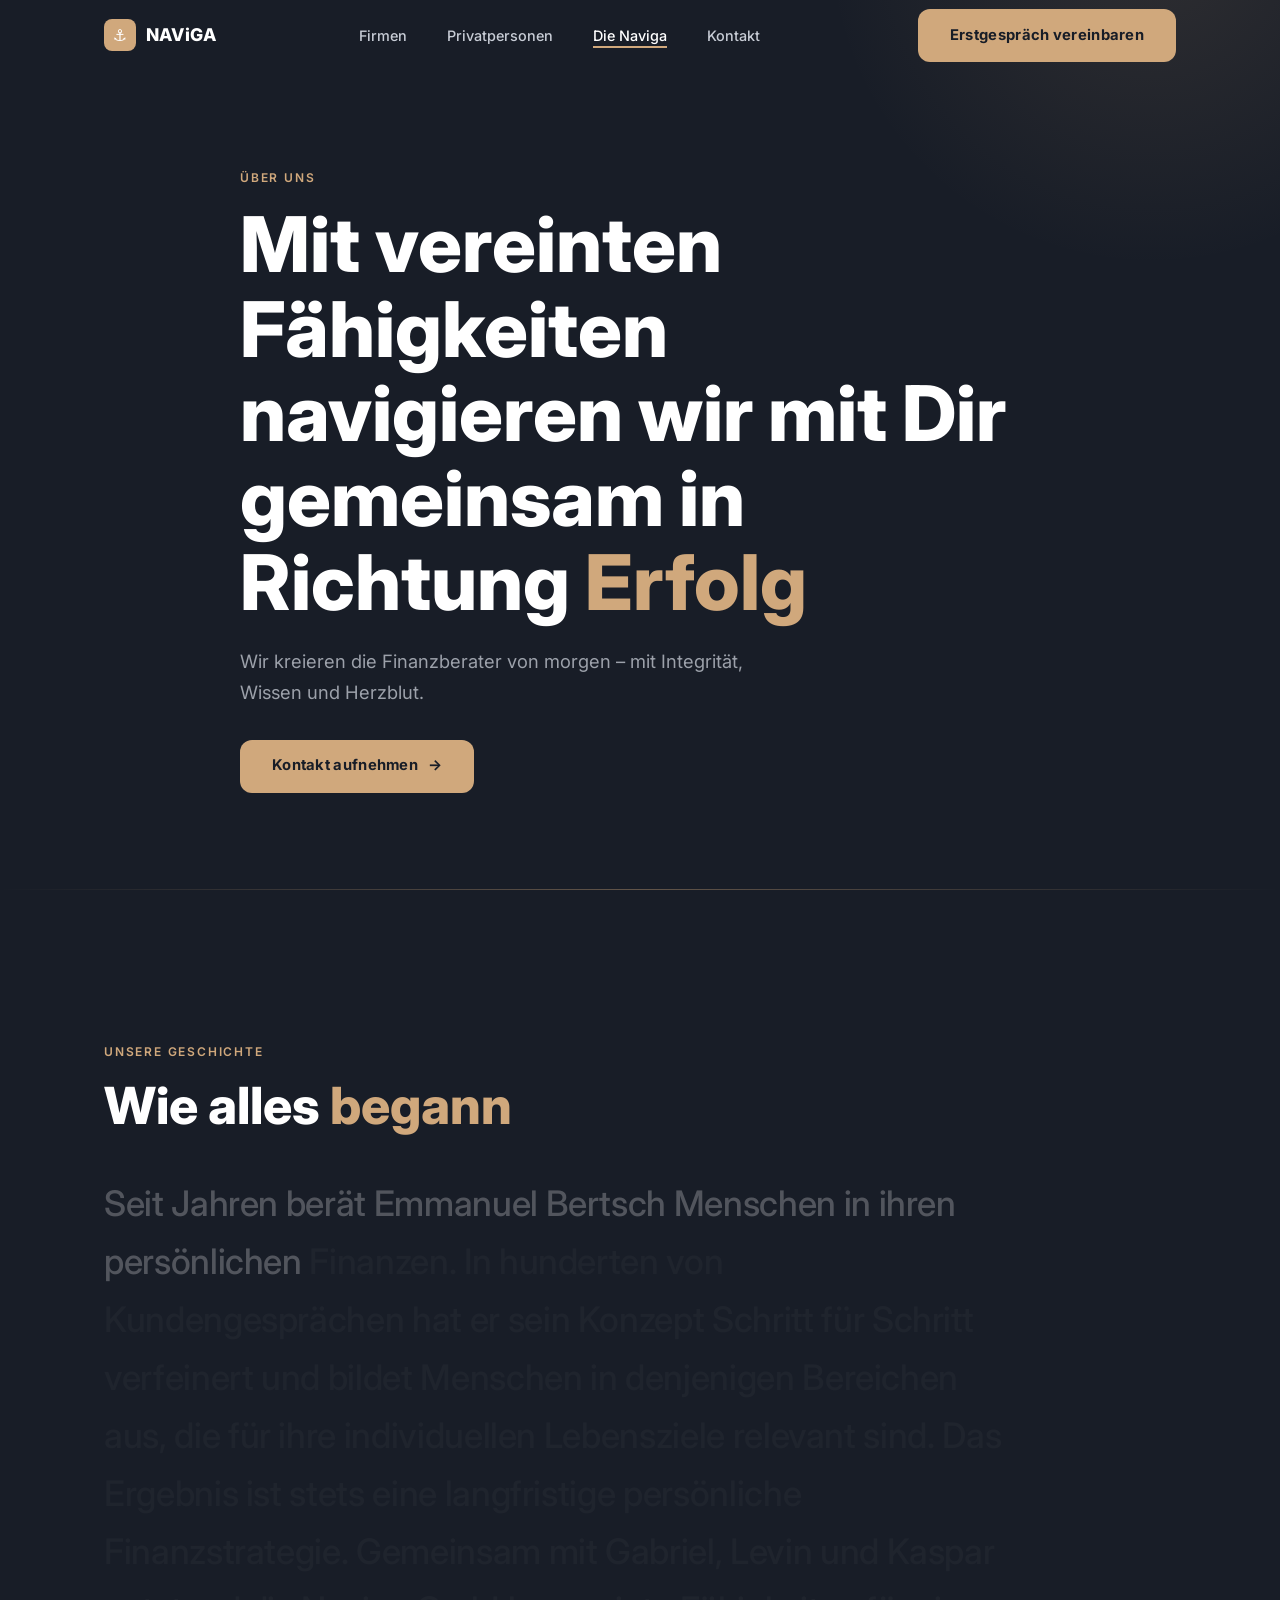
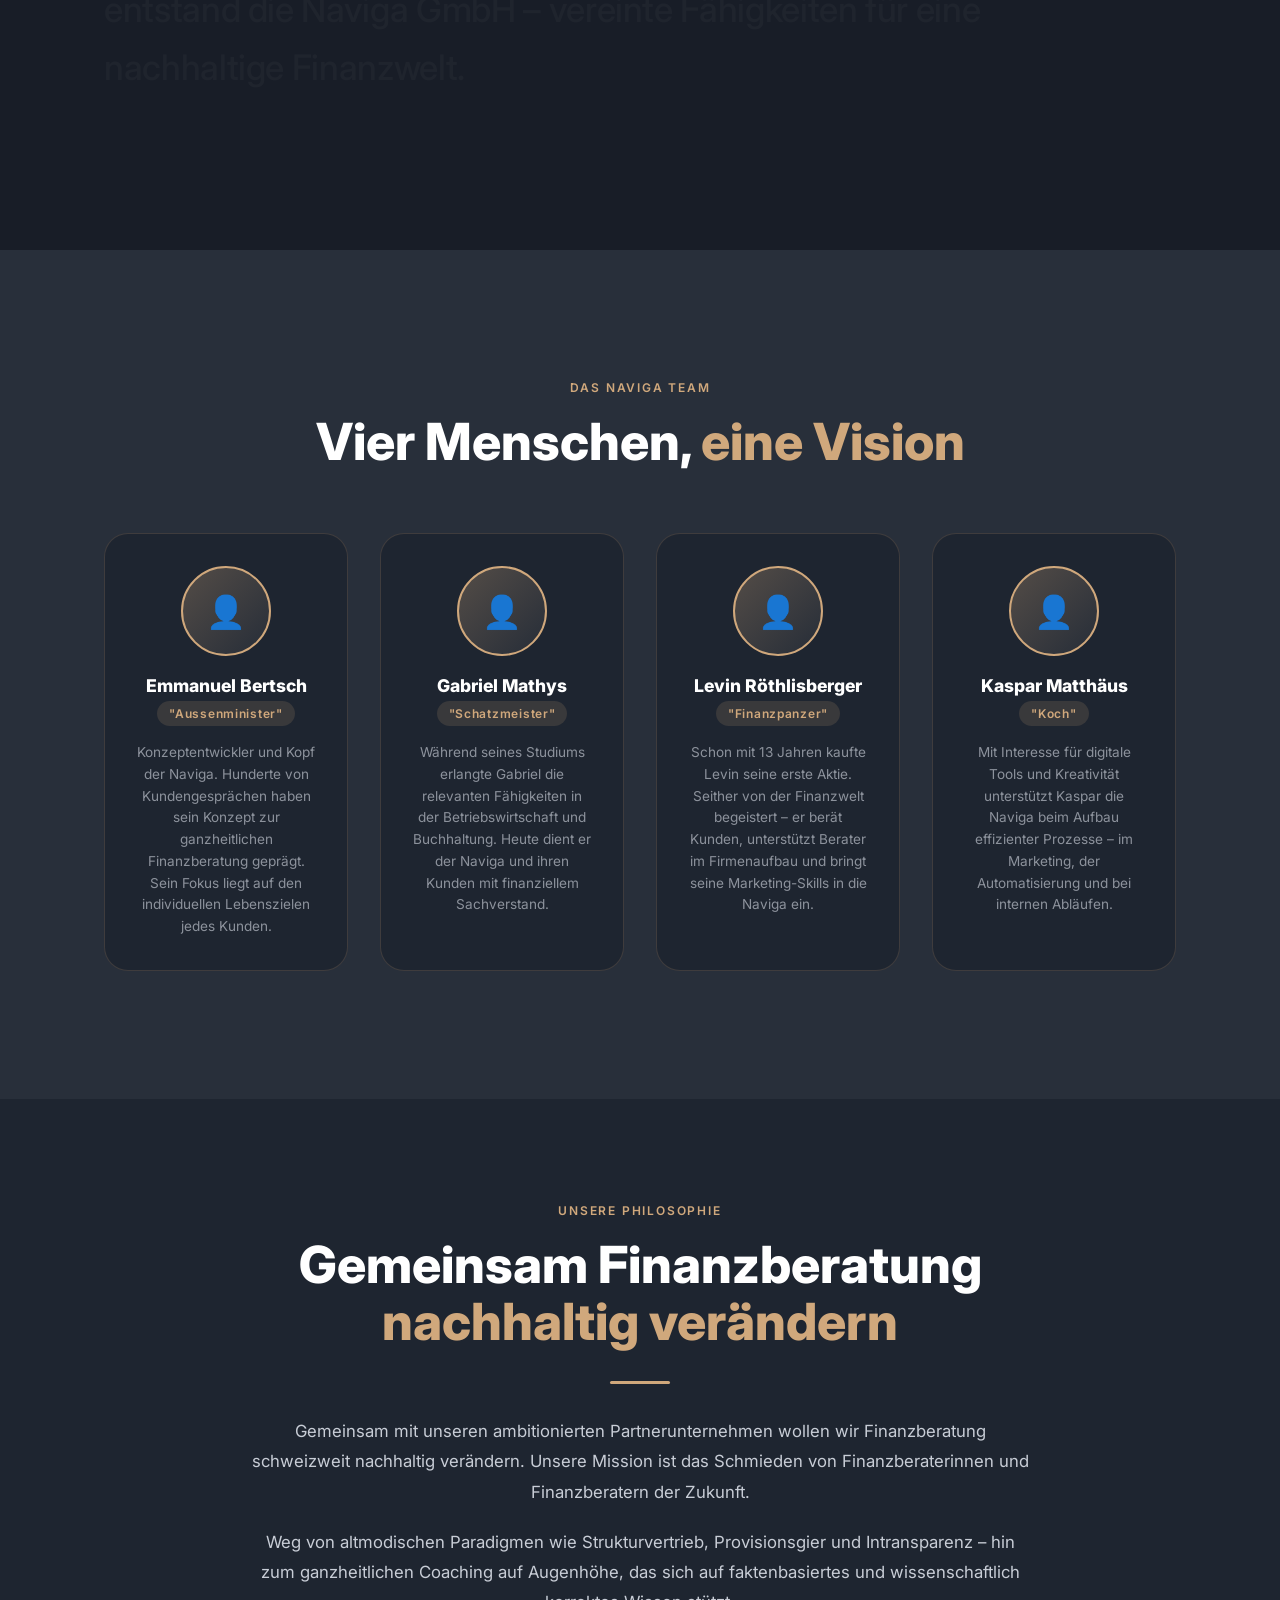
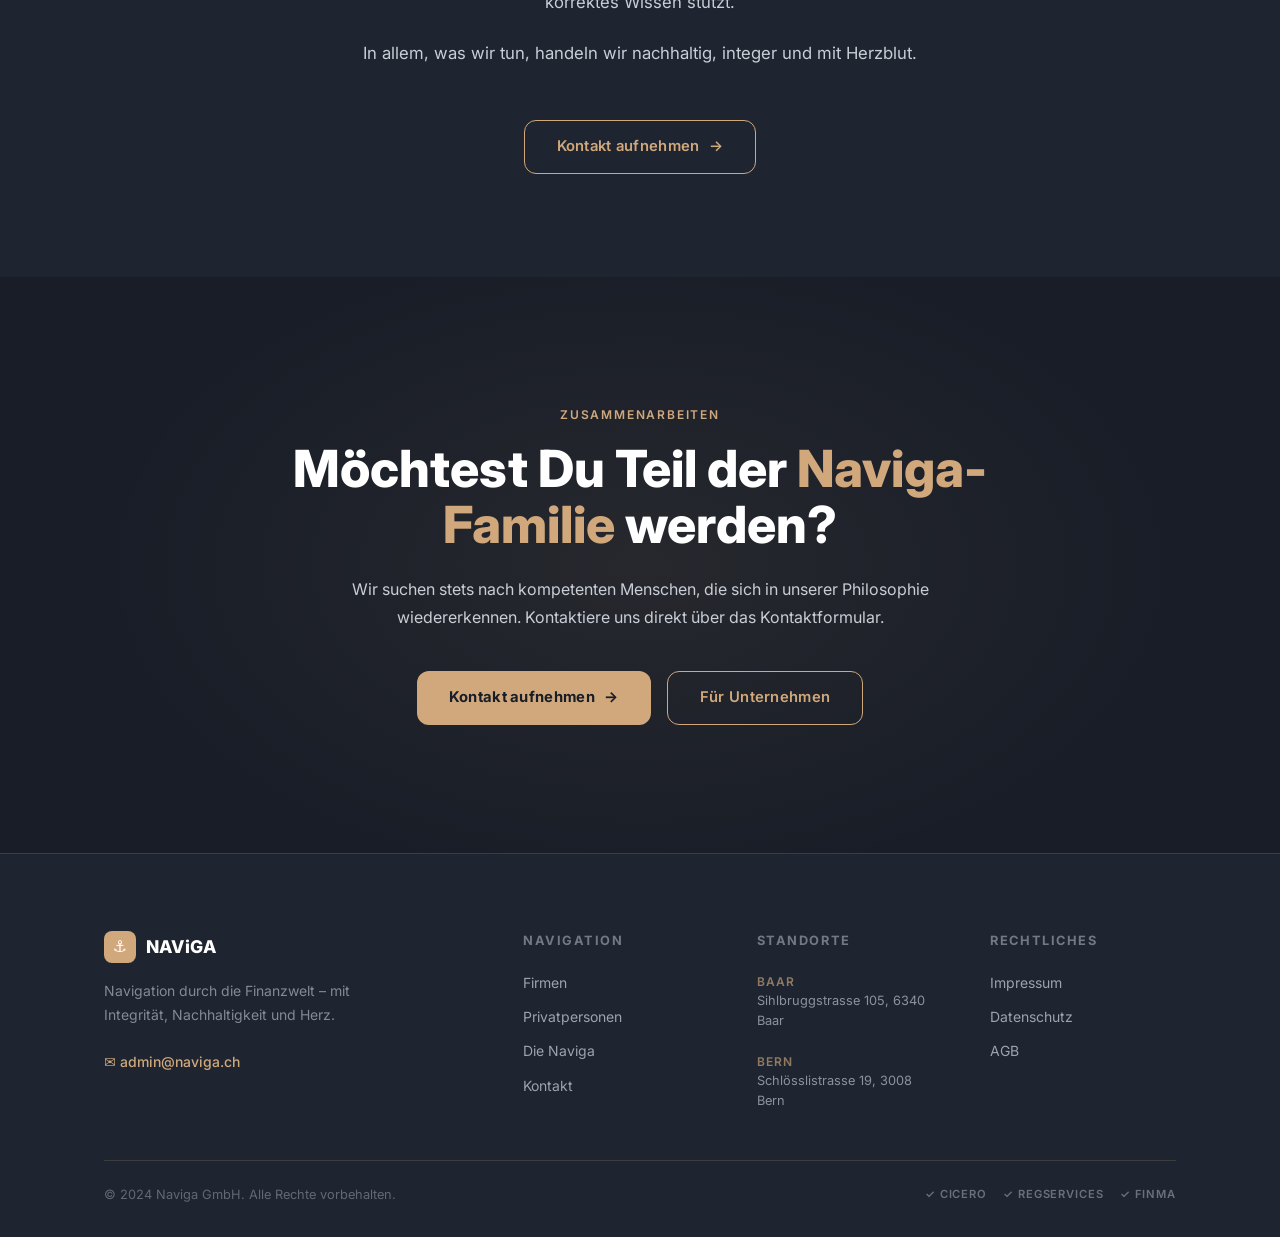
==== die-naviga.html @ 7667656d "Initial commit — Naviga × uWebDesign revamp" ====
<!DOCTYPE html>
<html lang="de">
<head>
  <meta charset="UTF-8" />
  <meta name="viewport" content="width=device-width, initial-scale=1.0" />
  <title>Die Naviga | Naviga GmbH</title>
  <meta name="description" content="Wir kreieren die Finanzberater von morgen. Beratung, Ausbildung und Firmengründungsunterstützung in der Finanzbranche." />
  <link rel="preconnect" href="https://fonts.googleapis.com" />
  <link rel="preconnect" href="https://fonts.gstatic.com" crossorigin />
  <link href="https://fonts.googleapis.com/css2?family=Inter:ital,wght@0,300;0,400;0,500;0,600;0,700;0,800;0,900;1,300&display=swap" rel="stylesheet" />
  <link rel="stylesheet" href="css/style.css" />
</head>
<body>

  <!-- NAVIGATION -->
  <nav class="nav" id="nav">
    <div class="container nav-inner">
      <a href="index.html" class="nav-logo"><div class="nav-logo-icon">⚓</div>NAViGA</a>
      <ul class="nav-links">
        <li><a href="firmen.html">Firmen</a></li>
        <li><a href="privatpersonen.html">Privatpersonen</a></li>
        <li><a href="die-naviga.html" class="active">Die Naviga</a></li>
        <li><a href="kontakt.html">Kontakt</a></li>
      </ul>
      <a href="kontakt.html" class="btn btn-primary nav-cta">Erstgespräch vereinbaren</a>
      <button class="nav-burger" id="navBurger" aria-label="Menü öffnen"><span></span><span></span><span></span></button>
    </div>
  </nav>
  <div class="nav-mobile-overlay" id="navOverlay">
    <button class="nav-mobile-close" id="navClose">✕</button>
    <a href="firmen.html">Firmen</a>
    <a href="privatpersonen.html">Privatpersonen</a>
    <a href="die-naviga.html">Die Naviga</a>
    <a href="kontakt.html">Kontakt</a>
    <a href="kontakt.html" class="btn btn-primary" style="font-size:1rem;margin-top:1rem;">Erstgespräch vereinbaren</a>
  </div>

  <main>

    <!-- HERO -->
    <section class="subpage-hero">
      <div class="container">
        <div class="subpage-hero-inner">
          <span class="eyebrow fade-up">Über uns</span>
          <h1 class="fade-up" style="transition-delay:0.1s">
            Mit vereinten Fähigkeiten navigieren wir mit Dir gemeinsam in Richtung <span class="accent-word">Erfolg</span>
          </h1>
          <p class="hero-subtitle fade-up" style="transition-delay:0.2s">
            Wir kreieren die Finanzberater von morgen – mit Integrität, Wissen und Herzblut.
          </p>
          <a href="kontakt.html" class="btn btn-primary fade-up" style="transition-delay:0.3s">
            Kontakt aufnehmen <span class="btn-arrow">→</span>
          </a>
        </div>
      </div>
    </section>

    <!-- GESCHICHTE: SCROLL TEXT -->
    <section class="scroll-text-section">
      <div class="container">
        <div class="scroll-text-inner">
          <span class="eyebrow fade-up">Unsere Geschichte</span>
          <h2 class="fade-up" style="color:var(--text-white);margin-bottom:2.5rem;transition-delay:0.1s">
            Wie alles <span class="accent-word">begann</span>
          </h2>
          <p class="reveal-text">
            Seit Jahren berät Emmanuel Bertsch Menschen in ihren persönlichen Finanzen. In hunderten von Kundengesprächen hat er sein Konzept Schritt für Schritt verfeinert und bildet Menschen in denjenigen Bereichen aus, die für ihre individuellen Lebensziele relevant sind. Das Ergebnis ist stets eine langfristige persönliche Finanzstrategie. Gemeinsam mit Gabriel, Levin und Kaspar entstand die Naviga GmbH – vereinte Fähigkeiten für eine nachhaltige Finanzwelt.
          </p>
        </div>
      </div>
    </section>

    <!-- TEAM SECTION -->
    <section class="section-pad" style="background:var(--bg-primary);" aria-labelledby="teamTitle">
      <div class="container">
        <div class="fade-up" style="text-align:center;margin-bottom:clamp(2.5rem,5vw,4rem)">
          <span class="eyebrow">Das Naviga Team</span>
          <h2 id="teamTitle" style="color:var(--text-white)">Vier Menschen, <span class="accent-word">eine Vision</span></h2>
        </div>

        <div class="team-grid stagger-children fade-up" style="transition-delay:0.15s">

          <article class="team-card">
            <div class="team-avatar" aria-hidden="true">👤</div>
            <h3>Emmanuel Bertsch</h3>
            <span class="team-nickname">"Aussenminister"</span>
            <p class="team-bio">
              Konzeptentwickler und Kopf der Naviga. Hunderte von Kundengesprächen haben sein Konzept zur ganzheitlichen Finanzberatung geprägt. Sein Fokus liegt auf den individuellen Lebenszielen jedes Kunden.
            </p>
          </article>

          <article class="team-card">
            <div class="team-avatar" aria-hidden="true">👤</div>
            <h3>Gabriel Mathys</h3>
            <span class="team-nickname">"Schatzmeister"</span>
            <p class="team-bio">
              Während seines Studiums erlangte Gabriel die relevanten Fähigkeiten in der Betriebswirtschaft und Buchhaltung. Heute dient er der Naviga und ihren Kunden mit finanziellem Sachverstand.
            </p>
          </article>

          <article class="team-card">
            <div class="team-avatar" aria-hidden="true">👤</div>
            <h3>Levin Röthlisberger</h3>
            <span class="team-nickname">"Finanzpanzer"</span>
            <p class="team-bio">
              Schon mit 13 Jahren kaufte Levin seine erste Aktie. Seither von der Finanzwelt begeistert – er berät Kunden, unterstützt Berater im Firmenaufbau und bringt seine Marketing-Skills in die Naviga ein.
            </p>
          </article>

          <article class="team-card">
            <div class="team-avatar" aria-hidden="true">👤</div>
            <h3>Kaspar Matthäus</h3>
            <span class="team-nickname">"Koch"</span>
            <p class="team-bio">
              Mit Interesse für digitale Tools und Kreativität unterstützt Kaspar die Naviga beim Aufbau effizienter Prozesse – im Marketing, der Automatisierung und bei internen Abläufen.
            </p>
          </article>

        </div>
      </div>
    </section>

    <!-- PHILOSOPHIE -->
    <section class="philosophy-section" aria-labelledby="philoTitle">
      <div class="container">
        <div class="philosophy-inner">
          <span class="eyebrow fade-up">Unsere Philosophie</span>
          <h2 class="fade-up" id="philoTitle" style="transition-delay:0.1s">
            Gemeinsam Finanzberatung<br><span class="accent-word">nachhaltig verändern</span>
          </h2>
          <div class="divider-line" style="margin:2rem auto;"></div>
          <p class="fade-up" style="transition-delay:0.2s">
            Gemeinsam mit unseren ambitionierten Partnerunternehmen wollen wir Finanzberatung schweizweit nachhaltig verändern. Unsere Mission ist das Schmieden von Finanzberaterinnen und Finanzberatern der Zukunft.
          </p>
          <p class="fade-up" style="transition-delay:0.3s">
            Weg von altmodischen Paradigmen wie Strukturvertrieb, Provisionsgier und Intransparenz – hin zum ganzheitlichen Coaching auf Augenhöhe, das sich auf faktenbasiertes und wissenschaftlich korrektes Wissen stützt.
          </p>
          <p class="fade-up" style="transition-delay:0.4s">
            In allem, was wir tun, handeln wir nachhaltig, integer und mit Herzblut.
          </p>
          <a href="kontakt.html" class="btn btn-outline fade-up" style="margin-top:2rem;transition-delay:0.5s">
            Kontakt aufnehmen <span class="btn-arrow">→</span>
          </a>
        </div>
      </div>
    </section>

    <!-- CTA -->
    <section class="cta-section">
      <div class="container">
        <span class="eyebrow fade-up">Zusammenarbeiten</span>
        <h2 class="fade-up" style="transition-delay:0.1s">
          Möchtest Du Teil der <span class="accent-word">Naviga-Familie</span> werden?
        </h2>
        <p class="fade-up" style="transition-delay:0.2s">
          Wir suchen stets nach kompetenten Menschen, die sich in unserer Philosophie wiedererkennen. Kontaktiere uns direkt über das Kontaktformular.
        </p>
        <div class="cta-buttons fade-up" style="transition-delay:0.3s">
          <a href="kontakt.html" class="btn btn-primary">Kontakt aufnehmen <span class="btn-arrow">→</span></a>
          <a href="firmen.html" class="btn btn-outline">Für Unternehmen</a>
        </div>
      </div>
    </section>

  </main>

  <!-- FOOTER -->
  <footer class="footer">
    <div class="container">
      <div class="footer-grid">
        <div class="footer-brand">
          <a href="index.html" class="nav-logo"><div class="nav-logo-icon">⚓</div>NAViGA</a>
          <p class="footer-desc">Navigation durch die Finanzwelt – mit Integrität, Nachhaltigkeit und Herz.</p>
          <div class="footer-contact"><a href="mailto:admin@naviga.ch">✉ admin@naviga.ch</a></div>
        </div>
        <div class="footer-col">
          <h4>Navigation</h4>
          <nav class="footer-links">
            <a href="firmen.html">Firmen</a>
            <a href="privatpersonen.html">Privatpersonen</a>
            <a href="die-naviga.html">Die Naviga</a>
            <a href="kontakt.html">Kontakt</a>
          </nav>
        </div>
        <div class="footer-col">
          <h4>Standorte</h4>
          <div class="footer-address">
            <span class="footer-address-item"><span class="footer-address-city">Baar</span>Sihlbruggstrasse 105, 6340 Baar</span>
            <span class="footer-address-item" style="margin-top:.75rem"><span class="footer-address-city">Bern</span>Schlösslistrasse 19, 3008 Bern</span>
          </div>
        </div>
        <div class="footer-col">
          <h4>Rechtliches</h4>
          <nav class="footer-links">
            <a href="https://www.naviga.ch/impressum" target="_blank" rel="noopener">Impressum</a>
            <a href="https://www.naviga.ch/datenschutz" target="_blank" rel="noopener">Datenschutz</a>
            <a href="https://www.naviga.ch/allgemeine-geschaftsbedingungen-agb" target="_blank" rel="noopener">AGB</a>
          </nav>
        </div>
      </div>
      <div class="footer-bottom">
        <p class="footer-copyright">© 2024 Naviga GmbH. Alle Rechte vorbehalten.</p>
        <div class="footer-badges">
          <a href="https://www.cicero.ch/de/informationspflicht-vag-45" target="_blank" rel="noopener" class="footer-badge">✓ Cicero</a>
          <a href="https://www.regservices.ch/beraterregister/beratersuche/" target="_blank" rel="noopener" class="footer-badge">✓ Regservices</a>
          <a href="https://www.finma.ch/de/bewilligung/versicherungsvermittlung/registersuche/F01410816" target="_blank" rel="noopener" class="footer-badge">✓ FINMA</a>
        </div>
      </div>
    </div>
  </footer>

  <script src="js/main.js"></script>
</body>
</html>
---- css/style.css ----
/* =============================================
   NAVIGA — REVAMPED  |  style.css
   Design: uWebDesign layout × Naviga content
   Colors: #282F3A (bg) · #D0A87C (gold)
   ============================================= */

/* 1. CUSTOM PROPERTIES */
:root {
  --bg-primary:    #282F3A;
  --bg-secondary:  #1e2530;
  --bg-dark:       #181d27;
  --bg-light:      #f4f3ef;
  --bg-white:      #ffffff;
  --accent:        #D0A87C;
  --accent-dark:   #b8915f;
  --accent-light:  rgba(208, 168, 124, 0.15);
  --text-white:    #ffffff;
  --text-light:    #c8cdd6;
  --text-muted:    rgba(255,255,255,0.25);
  --text-dark:     #0d1117;
  --text-body:     #3a3f4a;
  --border-dark:   rgba(208, 168, 124, 0.18);
  --border-light:  rgba(0,0,0,0.08);
  --radius-sm:     6px;
  --radius-md:     12px;
  --radius-lg:     24px;
  --radius-xl:     48px;
  --shadow-card:   0 4px 32px rgba(0,0,0,0.12);
  --shadow-hover:  0 8px 48px rgba(208,168,124,0.18);
  --transition:    0.35s cubic-bezier(0.4, 0, 0.2, 1);
  --nav-height:    72px;
}

/* 2. RESET & BASE */
*, *::before, *::after { box-sizing: border-box; margin: 0; padding: 0; }

html {
  scroll-behavior: smooth;
  font-size: 16px;
  -webkit-font-smoothing: antialiased;
}

body {
  font-family: 'Inter', system-ui, -apple-system, sans-serif;
  background: var(--bg-primary);
  color: var(--text-white);
  overflow-x: hidden;
  line-height: 1.6;
}

/* Custom scrollbar */
::-webkit-scrollbar { width: 6px; }
::-webkit-scrollbar-track { background: var(--bg-secondary); }
::-webkit-scrollbar-thumb { background: var(--accent); border-radius: 3px; }

img { display: block; max-width: 100%; }
a { color: inherit; text-decoration: none; }
ul { list-style: none; }
button { font-family: inherit; cursor: pointer; border: none; background: none; }

/* 3. TYPOGRAPHY */
.eyebrow {
  font-size: 0.75rem;
  font-weight: 600;
  letter-spacing: 0.15em;
  text-transform: uppercase;
  color: var(--accent);
  margin-bottom: 1rem;
  display: block;
}

h1, h2, h3 { line-height: 1.1; font-weight: 800; }

h1 { font-size: clamp(2.4rem, 6vw, 5.5rem); }
h2 { font-size: clamp(1.8rem, 4vw, 3.5rem); }
h3 { font-size: 1.3rem; }

.accent-word { color: var(--accent); }

/* 4. LAYOUT UTILITIES */
.container {
  max-width: 1200px;
  margin: 0 auto;
  padding: 0 clamp(1.5rem, 5vw, 4rem);
}

.section-pad { padding: clamp(5rem, 10vw, 9rem) 0; }
.section-pad-sm { padding: clamp(3rem, 6vw, 5rem) 0; }

.grid-2 { display: grid; grid-template-columns: 1fr 1fr; gap: 3rem; align-items: center; }
.grid-3 { display: grid; grid-template-columns: repeat(3, 1fr); gap: 2rem; }
.grid-4 { display: grid; grid-template-columns: repeat(4, 1fr); gap: 1.5rem; }

.text-center { text-align: center; }
.text-balance { text-wrap: balance; }

/* 5. BUTTONS */
.btn {
  display: inline-flex;
  align-items: center;
  gap: 0.6rem;
  padding: 0.9rem 2rem;
  border-radius: var(--radius-md);
  font-size: 0.925rem;
  font-weight: 600;
  letter-spacing: 0.02em;
  transition: var(--transition);
  position: relative;
  overflow: hidden;
}

.btn::after {
  content: '';
  position: absolute;
  inset: 0;
  background: rgba(255,255,255,0.08);
  opacity: 0;
  transition: opacity 0.25s;
}
.btn:hover::after { opacity: 1; }

.btn-primary {
  background: var(--accent);
  color: var(--bg-dark);
  font-weight: 700;
}
.btn-primary:hover {
  background: var(--accent-dark);
  transform: translateY(-2px);
  box-shadow: 0 8px 30px rgba(208,168,124,0.35);
}

.btn-outline {
  border: 1.5px solid var(--accent);
  color: var(--accent);
}
.btn-outline:hover {
  background: var(--accent);
  color: var(--bg-dark);
  transform: translateY(-2px);
}

.btn-outline-dark {
  border: 1.5px solid rgba(0,0,0,0.25);
  color: var(--text-dark);
}
.btn-outline-dark:hover {
  border-color: var(--accent);
  color: var(--accent);
}

/* Arrow icon */
.btn-arrow {
  display: inline-block;
  transition: transform 0.25s ease;
}
.btn:hover .btn-arrow { transform: translateX(4px); }

/* =============================================
   6. NAVIGATION
   ============================================= */
.nav {
  position: fixed;
  top: 0; left: 0; right: 0;
  z-index: 1000;
  height: var(--nav-height);
  display: flex;
  align-items: center;
  transition: background 0.4s ease, box-shadow 0.4s ease, border-bottom-color 0.4s;
  border-bottom: 1px solid transparent;
}

.nav.scrolled {
  background: rgba(40, 47, 58, 0.92);
  backdrop-filter: blur(16px);
  -webkit-backdrop-filter: blur(16px);
  box-shadow: 0 2px 40px rgba(0,0,0,0.2);
  border-bottom-color: var(--border-dark);
}

.nav-inner {
  display: flex;
  align-items: center;
  justify-content: space-between;
  width: 100%;
}

.nav-logo {
  display: flex;
  align-items: center;
  gap: 0.6rem;
  font-size: 1.1rem;
  font-weight: 800;
  letter-spacing: 0.04em;
  color: var(--text-white);
  transition: opacity 0.2s;
}
.nav-logo:hover { opacity: 0.85; }

.nav-logo-icon {
  width: 32px; height: 32px;
  background: var(--accent);
  border-radius: 8px;
  display: flex;
  align-items: center;
  justify-content: center;
  font-size: 1rem;
}

.nav-links {
  display: flex;
  align-items: center;
  gap: 2.5rem;
}

.nav-links a {
  font-size: 0.9rem;
  font-weight: 500;
  color: var(--text-light);
  transition: color 0.2s;
  position: relative;
  padding-bottom: 2px;
}
.nav-links a::after {
  content: '';
  position: absolute;
  bottom: -2px; left: 0; right: 0;
  height: 1.5px;
  background: var(--accent);
  transform: scaleX(0);
  transform-origin: left;
  transition: transform 0.3s ease;
}
.nav-links a:hover, .nav-links a.active {
  color: var(--text-white);
}
.nav-links a:hover::after, .nav-links a.active::after {
  transform: scaleX(1);
}

.nav-cta { margin-left: 1rem; }

/* Mobile hamburger */
.nav-burger {
  display: none;
  flex-direction: column;
  gap: 5px;
  padding: 8px;
  cursor: pointer;
}
.nav-burger span {
  display: block;
  width: 24px;
  height: 2px;
  background: var(--text-white);
  border-radius: 2px;
  transition: var(--transition);
}

/* Mobile menu overlay */
.nav-mobile-overlay {
  display: none;
  position: fixed;
  inset: 0;
  background: var(--bg-primary);
  z-index: 999;
  flex-direction: column;
  align-items: center;
  justify-content: center;
  gap: 2.5rem;
  opacity: 0;
  transition: opacity 0.3s ease;
}
.nav-mobile-overlay.open {
  display: flex;
  opacity: 1;
}
.nav-mobile-overlay a {
  font-size: 2rem;
  font-weight: 700;
  color: var(--text-light);
  transition: color 0.2s;
}
.nav-mobile-overlay a:hover { color: var(--accent); }
.nav-mobile-close {
  position: absolute;
  top: 1.5rem; right: 1.5rem;
  font-size: 1.5rem;
  color: var(--text-light);
  cursor: pointer;
  padding: 8px;
}

/* =============================================
   7. HERO SECTION
   ============================================= */
.hero {
  min-height: 100vh;
  display: grid;
  grid-template-columns: 1fr 1fr;
  position: relative;
  overflow: hidden;
}

.hero-left {
  background: var(--bg-light);
  display: flex;
  flex-direction: column;
  justify-content: center;
  padding: clamp(2rem, 6vw, 6rem);
  padding-top: calc(var(--nav-height) + clamp(2rem, 5vw, 5rem));
  position: relative;
  z-index: 2;
}

.hero-left .eyebrow { color: var(--accent-dark); }

.hero-title {
  font-size: clamp(2rem, 4.5vw, 4.2rem);
  font-weight: 900;
  color: var(--text-dark);
  line-height: 1.05;
  margin-bottom: 1.5rem;
  letter-spacing: -0.02em;
}

.hero-subtitle {
  font-size: clamp(1rem, 1.5vw, 1.15rem);
  color: var(--text-body);
  max-width: 480px;
  line-height: 1.7;
  margin-bottom: 2.5rem;
}

.hero-cta-group {
  display: flex;
  align-items: center;
  gap: 1rem;
  flex-wrap: wrap;
}

.hero-scroll-indicator {
  position: absolute;
  bottom: 2.5rem;
  left: 50%;
  transform: translateX(-50%);
  display: flex;
  flex-direction: column;
  align-items: center;
  gap: 0.5rem;
  font-size: 0.7rem;
  letter-spacing: 0.12em;
  text-transform: uppercase;
  color: var(--text-body);
  opacity: 0.6;
  animation: scrollBounce 2s ease-in-out infinite;
  z-index: 3;
}

@keyframes scrollBounce {
  0%, 100% { transform: translateX(-50%) translateY(0); }
  50% { transform: translateX(-50%) translateY(6px); }
}

/* Hero right — gradient blob */
.hero-right {
  position: relative;
  background: var(--bg-primary);
  overflow: hidden;
  display: flex;
  align-items: center;
  justify-content: center;
}

.hero-blob-wrap {
  position: absolute;
  inset: -20%;
  display: flex;
  align-items: center;
  justify-content: center;
}

.hero-blob {
  width: 90%;
  height: 90%;
  background: radial-gradient(ellipse 60% 70% at 40% 40%, rgba(208,168,124,0.55) 0%, rgba(208,168,124,0.12) 55%, transparent 80%),
              radial-gradient(ellipse 50% 55% at 70% 70%, rgba(40,47,58,0.95) 0%, transparent 70%);
  border-radius: 62% 38% 46% 54% / 60% 44% 56% 40%;
  animation: blobMorph 8s ease-in-out infinite alternate;
  will-change: border-radius, transform;
}

@keyframes blobMorph {
  0%   { border-radius: 62% 38% 46% 54% / 60% 44% 56% 40%; transform: scale(1) rotate(0deg); }
  33%  { border-radius: 44% 56% 62% 38% / 40% 56% 44% 60%; transform: scale(1.04) rotate(3deg); }
  66%  { border-radius: 56% 44% 38% 62% / 54% 38% 62% 46%; transform: scale(0.97) rotate(-2deg); }
  100% { border-radius: 38% 62% 54% 46% / 46% 62% 38% 54%; transform: scale(1.02) rotate(4deg); }
}

.hero-blob-text {
  position: relative;
  z-index: 2;
  text-align: center;
  padding: 3rem;
}
.hero-blob-text h2 {
  font-size: clamp(1.2rem, 2.5vw, 1.8rem);
  color: rgba(255,255,255,0.9);
  font-weight: 300;
  letter-spacing: 0.04em;
  line-height: 1.4;
}
.hero-blob-text strong {
  color: var(--accent);
  font-weight: 800;
  font-size: 1.2em;
  display: block;
  margin-top: 0.5rem;
}

/* =============================================
   8. SCROLL-TEXT SECTION (word reveal)
   ============================================= */
.scroll-text-section {
  background: var(--bg-dark);
  padding: clamp(5rem, 12vw, 10rem) 0;
  position: relative;
  overflow: hidden;
}

.scroll-text-section::before {
  content: '';
  position: absolute;
  top: 0; left: 0; right: 0;
  height: 1px;
  background: linear-gradient(90deg, transparent, var(--accent), transparent);
  opacity: 0.4;
}

.scroll-text-inner {
  max-width: 900px;
}

.scroll-pain-points {
  display: flex;
  flex-wrap: wrap;
  gap: 1rem;
  margin-bottom: 3rem;
}

.pain-tag {
  display: flex;
  align-items: center;
  gap: 0.5rem;
  background: rgba(255,255,255,0.05);
  border: 1px solid rgba(255,255,255,0.1);
  border-radius: 100px;
  padding: 0.5rem 1.2rem;
  font-size: 0.85rem;
  color: var(--text-light);
}
.pain-tag .x-icon {
  color: #e06060;
  font-weight: 700;
  font-size: 0.9rem;
}

.reveal-text {
  font-size: clamp(1.4rem, 3vw, 2.2rem);
  font-weight: 500;
  line-height: 1.65;
  letter-spacing: -0.01em;
  color: var(--text-muted);
}

.reveal-word {
  display: inline;
  transition: color 0.4s ease, opacity 0.4s ease;
}
.reveal-word.lit { color: var(--text-white); opacity: 1; }
.reveal-word.accent-lit { color: var(--accent); opacity: 1; }

/* =============================================
   9. SPLIT CONTENT SECTION
   ============================================= */
.split-section {
  background: var(--bg-secondary);
  padding: clamp(4rem, 8vw, 8rem) 0;
  position: relative;
}

.split-image {
  border-radius: var(--radius-lg);
  overflow: hidden;
  aspect-ratio: 4/3;
  background: var(--bg-primary);
  position: relative;
}

.split-image img {
  width: 100%;
  height: 100%;
  object-fit: cover;
  opacity: 0.85;
  transition: opacity 0.4s;
}
.split-image:hover img { opacity: 1; }

/* placeholder for split image */
.split-image-placeholder {
  width: 100%;
  height: 100%;
  background: linear-gradient(135deg, rgba(208,168,124,0.2) 0%, rgba(40,47,58,0.8) 100%);
  display: flex;
  align-items: center;
  justify-content: center;
  font-size: 4rem;
  color: rgba(208,168,124,0.4);
}

.split-content { padding: clamp(1rem, 3vw, 3rem); }

.split-content h2 {
  color: var(--text-white);
  margin-bottom: 1.5rem;
}

.split-value-list {
  display: flex;
  flex-direction: column;
  gap: 1rem;
  margin-bottom: 2rem;
}

.split-value-item {
  display: flex;
  align-items: flex-start;
  gap: 0.75rem;
  font-size: 0.95rem;
  color: var(--text-light);
  line-height: 1.5;
}
.split-value-icon {
  width: 20px;
  height: 20px;
  background: var(--accent-light);
  border: 1px solid var(--accent);
  border-radius: 50%;
  display: flex;
  align-items: center;
  justify-content: center;
  font-size: 0.65rem;
  color: var(--accent);
  flex-shrink: 0;
  margin-top: 2px;
}

.split-body {
  color: var(--text-light);
  font-size: 0.975rem;
  line-height: 1.75;
  margin-bottom: 1.5rem;
  opacity: 0.8;
}

/* =============================================
   10. FEATURE CIRCLES SECTION
   ============================================= */
.features-section {
  background: var(--bg-primary);
  padding: clamp(5rem, 10vw, 9rem) 0;
  position: relative;
  overflow: hidden;
}

.features-section::after {
  content: '';
  position: absolute;
  bottom: 0; left: 0; right: 0;
  height: 1px;
  background: linear-gradient(90deg, transparent, var(--border-dark), transparent);
}

.features-header {
  text-align: center;
  margin-bottom: clamp(3rem, 6vw, 5rem);
}

.features-header h2 {
  color: var(--text-white);
  max-width: 700px;
  margin: 0 auto;
}

.features-grid {
  display: flex;
  justify-content: center;
  flex-wrap: wrap;
  gap: 2rem;
}

.feature-circle-item {
  display: flex;
  flex-direction: column;
  align-items: center;
  gap: 1.2rem;
  width: 180px;
  text-align: center;
}

.feature-circle {
  width: 130px;
  height: 130px;
  border-radius: 50%;
  border: 2px solid var(--accent);
  display: flex;
  align-items: center;
  justify-content: center;
  flex-direction: column;
  gap: 0.4rem;
  background: rgba(208,168,124,0.06);
  transition: var(--transition);
  position: relative;
  overflow: hidden;
}

.feature-circle::before {
  content: '';
  position: absolute;
  inset: 0;
  border-radius: 50%;
  background: radial-gradient(circle at center, rgba(208,168,124,0.18) 0%, transparent 70%);
  opacity: 0;
  transition: opacity 0.3s;
}

.feature-circle:hover {
  transform: translateY(-6px) scale(1.04);
  box-shadow: 0 10px 40px rgba(208,168,124,0.25);
  border-color: var(--accent);
}
.feature-circle:hover::before { opacity: 1; }

.feature-icon {
  font-size: 1.8rem;
  line-height: 1;
}

.feature-label {
  font-size: 0.82rem;
  font-weight: 600;
  color: var(--text-light);
  line-height: 1.4;
  letter-spacing: 0.01em;
}

/* =============================================
   11. SERVICES CARDS SECTION
   ============================================= */
.services-section {
  background: var(--bg-light);
  padding: clamp(5rem, 10vw, 9rem) 0;
}

.services-header {
  margin-bottom: clamp(3rem, 5vw, 4rem);
}

.services-header h2 {
  color: var(--text-dark);
  max-width: 640px;
}
.services-header .eyebrow { color: var(--accent-dark); }

.services-grid {
  display: grid;
  grid-template-columns: repeat(auto-fit, minmax(280px, 1fr));
  gap: 1.75rem;
}

.service-card {
  background: var(--bg-white);
  border: 1.5px solid var(--border-light);
  border-radius: var(--radius-lg);
  padding: 2.25rem;
  transition: var(--transition);
  position: relative;
  overflow: hidden;
}

.service-card::before {
  content: '';
  position: absolute;
  top: 0; left: 0; right: 0;
  height: 3px;
  background: var(--accent);
  transform: scaleX(0);
  transform-origin: left;
  transition: transform 0.35s ease;
}

.service-card:hover {
  border-color: var(--accent);
  box-shadow: var(--shadow-hover);
  transform: translateY(-5px);
}
.service-card:hover::before { transform: scaleX(1); }

.service-number {
  font-size: 0.75rem;
  font-weight: 700;
  letter-spacing: 0.1em;
  color: var(--accent);
  margin-bottom: 1rem;
}

.service-card h3 {
  color: var(--text-dark);
  margin-bottom: 0.75rem;
  font-size: 1.4rem;
}

.service-card p {
  color: var(--text-body);
  font-size: 0.9rem;
  line-height: 1.65;
  margin-bottom: 1.5rem;
}

.service-list {
  display: flex;
  flex-direction: column;
  gap: 0.6rem;
}

.service-list li {
  display: flex;
  align-items: center;
  gap: 0.65rem;
  font-size: 0.875rem;
  color: var(--text-body);
}

.service-list li::before {
  content: '✓';
  width: 18px;
  height: 18px;
  background: rgba(208,168,124,0.15);
  border-radius: 50%;
  color: var(--accent);
  font-size: 0.7rem;
  font-weight: 800;
  display: flex;
  align-items: center;
  justify-content: center;
  flex-shrink: 0;
}

/* =============================================
   12. CTA BLOCK
   ============================================= */
.cta-section {
  background: var(--bg-dark);
  padding: clamp(5rem, 10vw, 8rem) 0;
  text-align: center;
  position: relative;
  overflow: hidden;
}

.cta-section::before {
  content: '';
  position: absolute;
  inset: 0;
  background: radial-gradient(ellipse 60% 80% at 50% 50%, rgba(208,168,124,0.08) 0%, transparent 70%);
  pointer-events: none;
}

.cta-section h2 {
  color: var(--text-white);
  max-width: 750px;
  margin: 0 auto 1.5rem;
}

.cta-section p {
  color: var(--text-light);
  max-width: 600px;
  margin: 0 auto 2.5rem;
  font-size: 1rem;
  line-height: 1.7;
  opacity: 0.8;
}

.cta-buttons {
  display: flex;
  justify-content: center;
  gap: 1rem;
  flex-wrap: wrap;
}

/* =============================================
   13. TESTIMONIALS CAROUSEL
   ============================================= */
.testimonials-section {
  background: var(--bg-light);
  padding: clamp(5rem, 10vw, 9rem) 0;
  overflow: hidden;
}

.testimonials-header {
  margin-bottom: 3rem;
}

.testimonials-header h2 { color: var(--text-dark); }
.testimonials-header .eyebrow { color: var(--accent-dark); }

.carousel-wrap {
  position: relative;
}

.carousel-track-outer {
  overflow: hidden;
  border-radius: var(--radius-lg);
}

.carousel-track {
  display: flex;
  transition: transform 0.5s cubic-bezier(0.4, 0, 0.2, 1);
}

.testimonial-card {
  min-width: 100%;
  background: var(--bg-white);
  border-radius: var(--radius-lg);
  padding: clamp(2rem, 5vw, 3.5rem);
  border: 1.5px solid var(--border-light);
  position: relative;
}

.testimonial-quote-icon {
  font-size: 4rem;
  color: var(--accent);
  opacity: 0.3;
  line-height: 1;
  margin-bottom: 1rem;
  font-family: Georgia, serif;
}

.testimonial-text {
  font-size: clamp(1rem, 2vw, 1.2rem);
  color: var(--text-dark);
  line-height: 1.75;
  font-style: italic;
  margin-bottom: 2rem;
  max-width: 800px;
}

.testimonial-author {
  display: flex;
  align-items: center;
  gap: 1rem;
}

.testimonial-avatar {
  width: 48px;
  height: 48px;
  border-radius: 50%;
  background: linear-gradient(135deg, var(--accent), var(--accent-dark));
  display: flex;
  align-items: center;
  justify-content: center;
  font-weight: 700;
  font-size: 1.1rem;
  color: var(--bg-dark);
  flex-shrink: 0;
}

.testimonial-name {
  font-weight: 700;
  color: var(--text-dark);
  font-size: 0.95rem;
}

.testimonial-role {
  font-size: 0.8rem;
  color: var(--text-body);
  opacity: 0.7;
}

.carousel-controls {
  display: flex;
  align-items: center;
  justify-content: space-between;
  margin-top: 1.5rem;
}

.carousel-dots {
  display: flex;
  gap: 0.5rem;
}

.carousel-dot {
  width: 8px;
  height: 8px;
  border-radius: 50%;
  background: rgba(0,0,0,0.15);
  cursor: pointer;
  transition: var(--transition);
}
.carousel-dot.active {
  background: var(--accent);
  width: 24px;
  border-radius: 4px;
}

.carousel-arrows {
  display: flex;
  gap: 0.75rem;
}

.carousel-btn {
  width: 44px;
  height: 44px;
  border-radius: 50%;
  border: 1.5px solid var(--border-light);
  background: var(--bg-white);
  color: var(--text-dark);
  display: flex;
  align-items: center;
  justify-content: center;
  cursor: pointer;
  transition: var(--transition);
  font-size: 1rem;
}

.carousel-btn:hover {
  border-color: var(--accent);
  color: var(--accent);
  background: rgba(208,168,124,0.08);
}

/* =============================================
   14. FOOTER
   ============================================= */
.footer {
  background: var(--bg-secondary);
  border-top: 1px solid var(--border-dark);
  padding: clamp(3rem, 6vw, 5rem) 0 2rem;
}

.footer-grid {
  display: grid;
  grid-template-columns: 2fr 1fr 1fr 1fr;
  gap: 3rem;
  margin-bottom: 3rem;
}

.footer-brand .nav-logo {
  margin-bottom: 1rem;
  display: inline-flex;
}

.footer-desc {
  font-size: 0.875rem;
  color: var(--text-light);
  opacity: 0.6;
  line-height: 1.7;
  max-width: 280px;
  margin-bottom: 1.5rem;
}

.footer-contact a {
  display: flex;
  align-items: center;
  gap: 0.5rem;
  font-size: 0.875rem;
  color: var(--accent);
  font-weight: 500;
  transition: opacity 0.2s;
}
.footer-contact a:hover { opacity: 0.8; }

.footer-col h4 {
  font-size: 0.8rem;
  font-weight: 700;
  letter-spacing: 0.12em;
  text-transform: uppercase;
  color: var(--text-light);
  opacity: 0.5;
  margin-bottom: 1.25rem;
}

.footer-links {
  display: flex;
  flex-direction: column;
  gap: 0.75rem;
}

.footer-links a {
  font-size: 0.875rem;
  color: var(--text-light);
  opacity: 0.75;
  transition: color 0.2s, opacity 0.2s;
}
.footer-links a:hover {
  color: var(--accent);
  opacity: 1;
}

.footer-address {
  display: flex;
  flex-direction: column;
  gap: 0.5rem;
}

.footer-address-item {
  display: flex;
  flex-direction: column;
  font-size: 0.8rem;
  color: var(--text-light);
  opacity: 0.65;
  line-height: 1.6;
}

.footer-address-city {
  font-weight: 600;
  color: var(--accent);
  opacity: 1;
  font-size: 0.75rem;
  letter-spacing: 0.08em;
  text-transform: uppercase;
}

.footer-bottom {
  border-top: 1px solid var(--border-dark);
  padding-top: 1.5rem;
  display: flex;
  align-items: center;
  justify-content: space-between;
  flex-wrap: wrap;
  gap: 1rem;
}

.footer-copyright {
  font-size: 0.8rem;
  color: var(--text-light);
  opacity: 0.4;
}

.footer-badges {
  display: flex;
  gap: 1rem;
  flex-wrap: wrap;
}

.footer-badge {
  display: inline-flex;
  align-items: center;
  gap: 0.35rem;
  font-size: 0.7rem;
  font-weight: 600;
  letter-spacing: 0.08em;
  color: var(--text-light);
  opacity: 0.45;
  text-transform: uppercase;
  transition: opacity 0.2s;
}
.footer-badge:hover { opacity: 0.8; color: var(--accent); }

/* =============================================
   15. SCROLL ANIMATIONS
   ============================================= */
.fade-up {
  opacity: 0;
  transform: translateY(32px);
  transition: opacity 0.7s ease, transform 0.7s ease;
}
.fade-up.visible {
  opacity: 1;
  transform: translateY(0);
}

.fade-in {
  opacity: 0;
  transition: opacity 0.7s ease;
}
.fade-in.visible { opacity: 1; }

/* Staggered children */
.stagger-children > * {
  opacity: 0;
  transform: translateY(24px);
  transition: opacity 0.6s ease, transform 0.6s ease;
}
.stagger-children.visible > *:nth-child(1) { transition-delay: 0s; opacity: 1; transform: translateY(0); }
.stagger-children.visible > *:nth-child(2) { transition-delay: 0.1s; opacity: 1; transform: translateY(0); }
.stagger-children.visible > *:nth-child(3) { transition-delay: 0.2s; opacity: 1; transform: translateY(0); }
.stagger-children.visible > *:nth-child(4) { transition-delay: 0.3s; opacity: 1; transform: translateY(0); }
.stagger-children.visible > *:nth-child(5) { transition-delay: 0.4s; opacity: 1; transform: translateY(0); }

/* =============================================
   16. SUBPAGE HERO
   ============================================= */
.subpage-hero {
  min-height: 55vh;
  background: var(--bg-dark);
  display: flex;
  align-items: center;
  padding-top: var(--nav-height);
  position: relative;
  overflow: hidden;
}

.subpage-hero::before {
  content: '';
  position: absolute;
  top: -50%;
  right: -20%;
  width: 60vw;
  height: 60vw;
  background: radial-gradient(circle, rgba(208,168,124,0.12) 0%, transparent 60%);
  pointer-events: none;
}

.subpage-hero-inner {
  position: relative;
  z-index: 2;
  padding: clamp(3rem, 8vw, 6rem) 0;
}

.subpage-hero h1 {
  color: var(--text-white);
  max-width: 800px;
  margin-bottom: 1.25rem;
}

.subpage-hero .hero-subtitle {
  color: var(--text-light);
  opacity: 0.75;
  max-width: 560px;
  margin-bottom: 2rem;
}

/* =============================================
   17. TEAM CARDS (die-naviga.html)
   ============================================= */
.team-grid {
  display: grid;
  grid-template-columns: repeat(auto-fit, minmax(240px, 1fr));
  gap: 2rem;
  margin-top: 3rem;
}

.team-card {
  background: var(--bg-secondary);
  border: 1px solid var(--border-dark);
  border-radius: var(--radius-lg);
  padding: 2rem;
  text-align: center;
  transition: var(--transition);
}

.team-card:hover {
  border-color: var(--accent);
  transform: translateY(-5px);
  box-shadow: 0 12px 40px rgba(208,168,124,0.12);
}

.team-avatar {
  width: 90px;
  height: 90px;
  border-radius: 50%;
  border: 2.5px solid var(--accent);
  background: linear-gradient(135deg, rgba(208,168,124,0.3), rgba(40,47,58,0.8));
  display: flex;
  align-items: center;
  justify-content: center;
  font-size: 2rem;
  margin: 0 auto 1.25rem;
}

.team-card h3 {
  color: var(--text-white);
  margin-bottom: 0.25rem;
  font-size: 1.1rem;
}

.team-nickname {
  display: inline-block;
  font-size: 0.75rem;
  color: var(--accent);
  font-weight: 600;
  letter-spacing: 0.06em;
  margin-bottom: 1rem;
  background: var(--accent-light);
  padding: 0.2rem 0.75rem;
  border-radius: 100px;
}

.team-bio {
  font-size: 0.85rem;
  color: var(--text-light);
  opacity: 0.65;
  line-height: 1.6;
}

/* =============================================
   18. CONTACT FORM
   ============================================= */
.contact-grid {
  display: grid;
  grid-template-columns: 1fr 1fr;
  gap: 4rem;
  align-items: start;
}

.contact-form {
  display: flex;
  flex-direction: column;
  gap: 1.25rem;
}

.form-row {
  display: grid;
  grid-template-columns: 1fr 1fr;
  gap: 1rem;
}

.form-group {
  display: flex;
  flex-direction: column;
  gap: 0.4rem;
}

.form-group label {
  font-size: 0.8rem;
  font-weight: 600;
  letter-spacing: 0.06em;
  text-transform: uppercase;
  color: var(--text-light);
  opacity: 0.6;
}

.form-group input,
.form-group textarea {
  background: rgba(255,255,255,0.05);
  border: 1.5px solid rgba(255,255,255,0.1);
  border-radius: var(--radius-sm);
  padding: 0.85rem 1rem;
  font-family: inherit;
  font-size: 0.95rem;
  color: var(--text-white);
  transition: border-color 0.25s;
  width: 100%;
}

.form-group input:focus,
.form-group textarea:focus {
  outline: none;
  border-color: var(--accent);
  background: rgba(208,168,124,0.05);
}

.form-group input::placeholder,
.form-group textarea::placeholder {
  color: rgba(255,255,255,0.25);
}

.form-group textarea {
  min-height: 140px;
  resize: vertical;
}

.contact-info {
  display: flex;
  flex-direction: column;
  gap: 2rem;
}

.contact-info-block h3 {
  color: var(--text-white);
  font-size: 1rem;
  margin-bottom: 0.5rem;
}

.contact-info-block p,
.contact-info-block a {
  font-size: 0.9rem;
  color: var(--text-light);
  opacity: 0.7;
  line-height: 1.6;
}
.contact-info-block a:hover { color: var(--accent); opacity: 1; }

/* Location cards */
.location-cards {
  display: flex;
  flex-direction: column;
  gap: 1rem;
}

.location-card {
  background: rgba(255,255,255,0.04);
  border: 1px solid var(--border-dark);
  border-radius: var(--radius-md);
  padding: 1.25rem;
}

.location-card-city {
  font-size: 0.7rem;
  font-weight: 700;
  letter-spacing: 0.1em;
  text-transform: uppercase;
  color: var(--accent);
  margin-bottom: 0.4rem;
}

.location-card p {
  font-size: 0.875rem;
  color: var(--text-light);
  opacity: 0.65;
  line-height: 1.5;
}

/* =============================================
   19. BG PHILOSOPHY SECTION
   ============================================= */
.philosophy-section {
  background: var(--bg-secondary);
  padding: clamp(5rem, 8vw, 8rem) 0;
  position: relative;
}

.philosophy-inner {
  max-width: 780px;
  margin: 0 auto;
  text-align: center;
}

.philosophy-inner h2 {
  color: var(--text-white);
  margin-bottom: 2rem;
}

.philosophy-inner p {
  color: var(--text-light);
  opacity: 0.75;
  font-size: 1.05rem;
  line-height: 1.8;
  margin-bottom: 1.25rem;
}

/* =============================================
   20. PRIVATPERSONEN — LIFE SITUATIONS
   ============================================= */
.life-situations {
  background: var(--bg-secondary);
  padding: clamp(4rem, 8vw, 7rem) 0;
}

.life-items {
  display: grid;
  grid-template-columns: repeat(auto-fit, minmax(220px, 1fr));
  gap: 1.5rem;
  margin-top: 2.5rem;
}

.life-item {
  background: rgba(255,255,255,0.03);
  border: 1px solid var(--border-dark);
  border-radius: var(--radius-md);
  padding: 1.5rem;
  transition: var(--transition);
}
.life-item:hover {
  border-color: var(--accent);
  background: rgba(208,168,124,0.05);
}

.life-item-icon { font-size: 1.6rem; margin-bottom: 0.75rem; }
.life-item h4 {
  color: var(--accent);
  font-size: 0.8rem;
  text-transform: uppercase;
  letter-spacing: 0.08em;
  margin-bottom: 0.5rem;
}
.life-item p {
  font-size: 0.85rem;
  color: var(--text-light);
  opacity: 0.65;
  line-height: 1.5;
}

/* =============================================
   21. SECTION DIVIDERS
   ============================================= */
.divider-line {
  width: 60px;
  height: 3px;
  background: var(--accent);
  border-radius: 2px;
  margin-bottom: 1.5rem;
}

/* =============================================
   22. RESPONSIVE
   ============================================= */
@media (max-width: 900px) {
  .hero {
    grid-template-columns: 1fr;
    min-height: auto;
  }
  .hero-right {
    min-height: 40vh;
    order: -1;
  }
  .hero-left {
    padding-top: calc(var(--nav-height) + 2rem);
  }

  .grid-2 { grid-template-columns: 1fr; }
  .grid-3 { grid-template-columns: 1fr 1fr; }
  .grid-4 { grid-template-columns: 1fr 1fr; }

  .footer-grid { grid-template-columns: 1fr 1fr; gap: 2rem; }

  .contact-grid { grid-template-columns: 1fr; }
  .form-row { grid-template-columns: 1fr; }

  .nav-links { display: none; }
  .nav-cta { display: none; }
  .nav-burger { display: flex; }
}

@media (max-width: 600px) {
  .grid-3, .grid-4 { grid-template-columns: 1fr; }
  .footer-grid { grid-template-columns: 1fr; }
  .features-grid { gap: 1.25rem; }
  .feature-circle-item { width: 140px; }
  .feature-circle { width: 110px; height: 110px; }
  .cta-buttons { flex-direction: column; align-items: center; }
  .carousel-controls { flex-direction: column; gap: 1rem; }
  .subpage-hero h1 { font-size: clamp(1.8rem, 7vw, 3rem); }
}
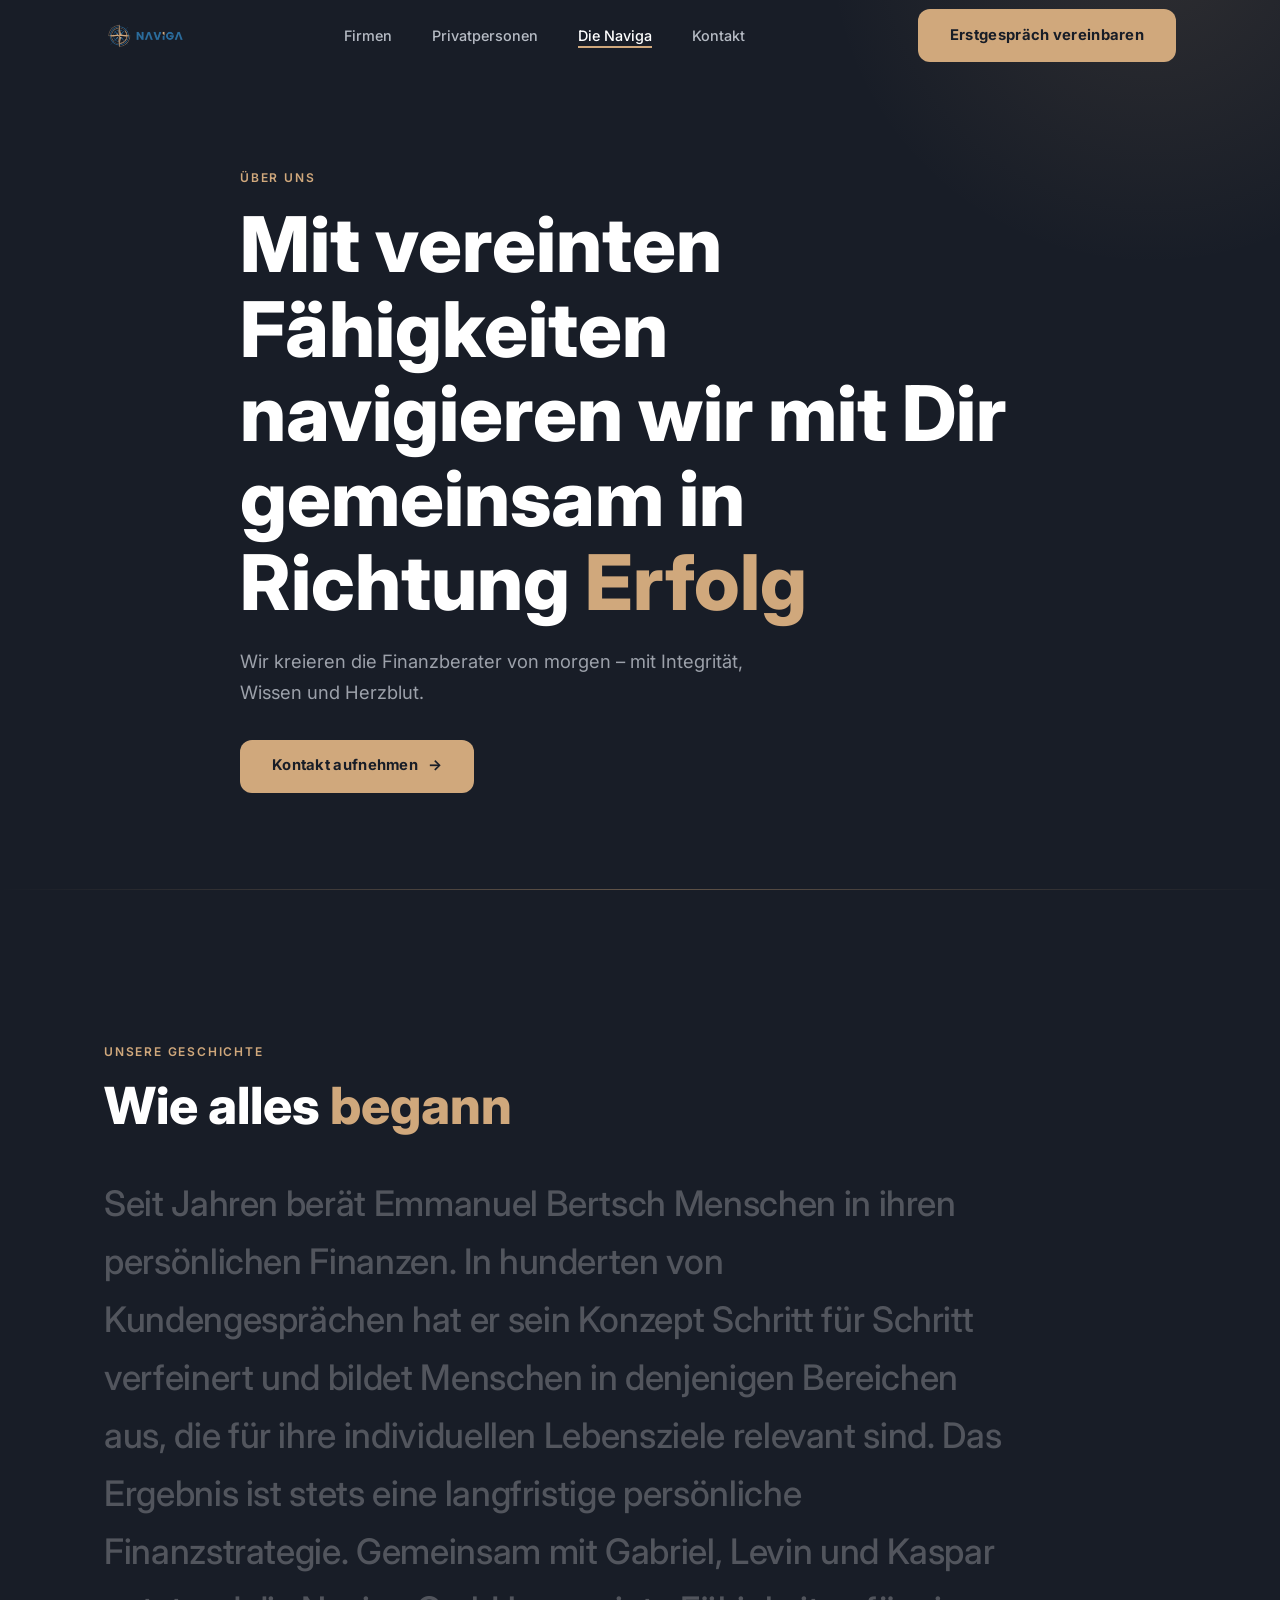
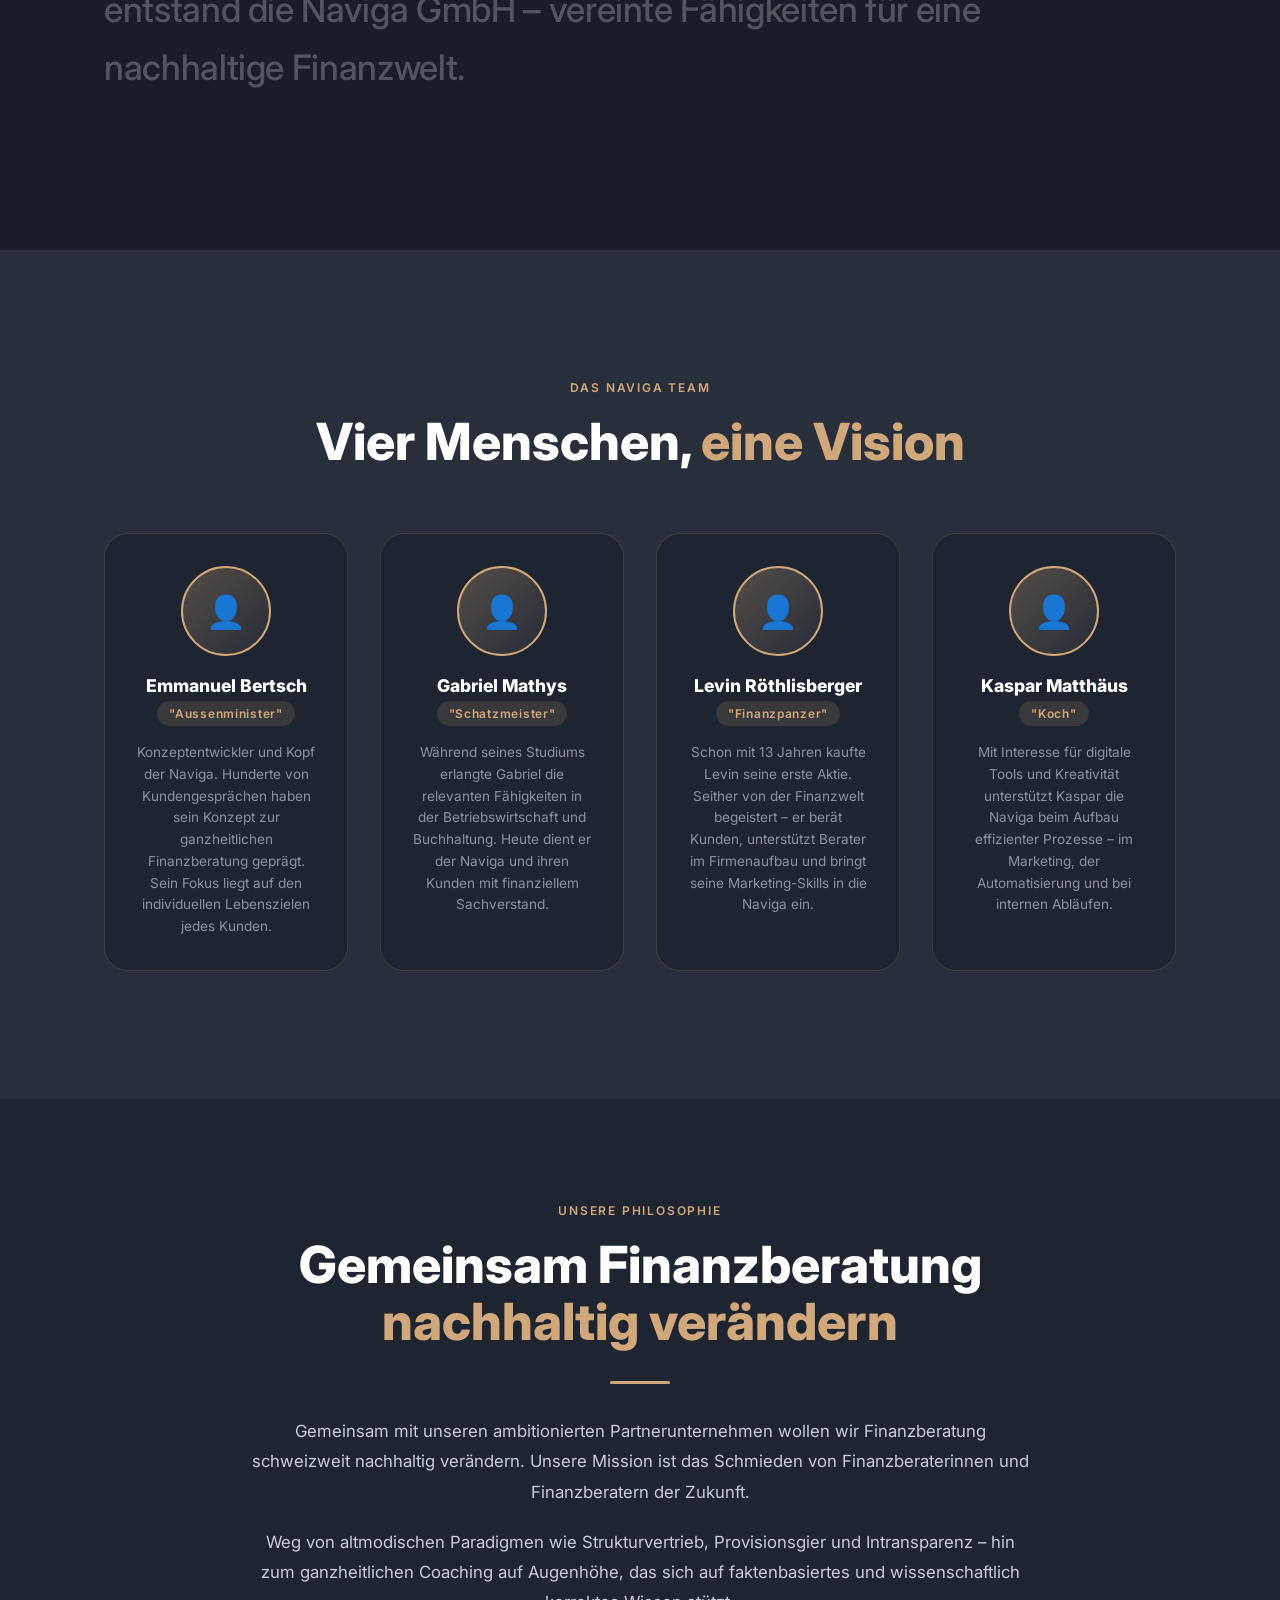
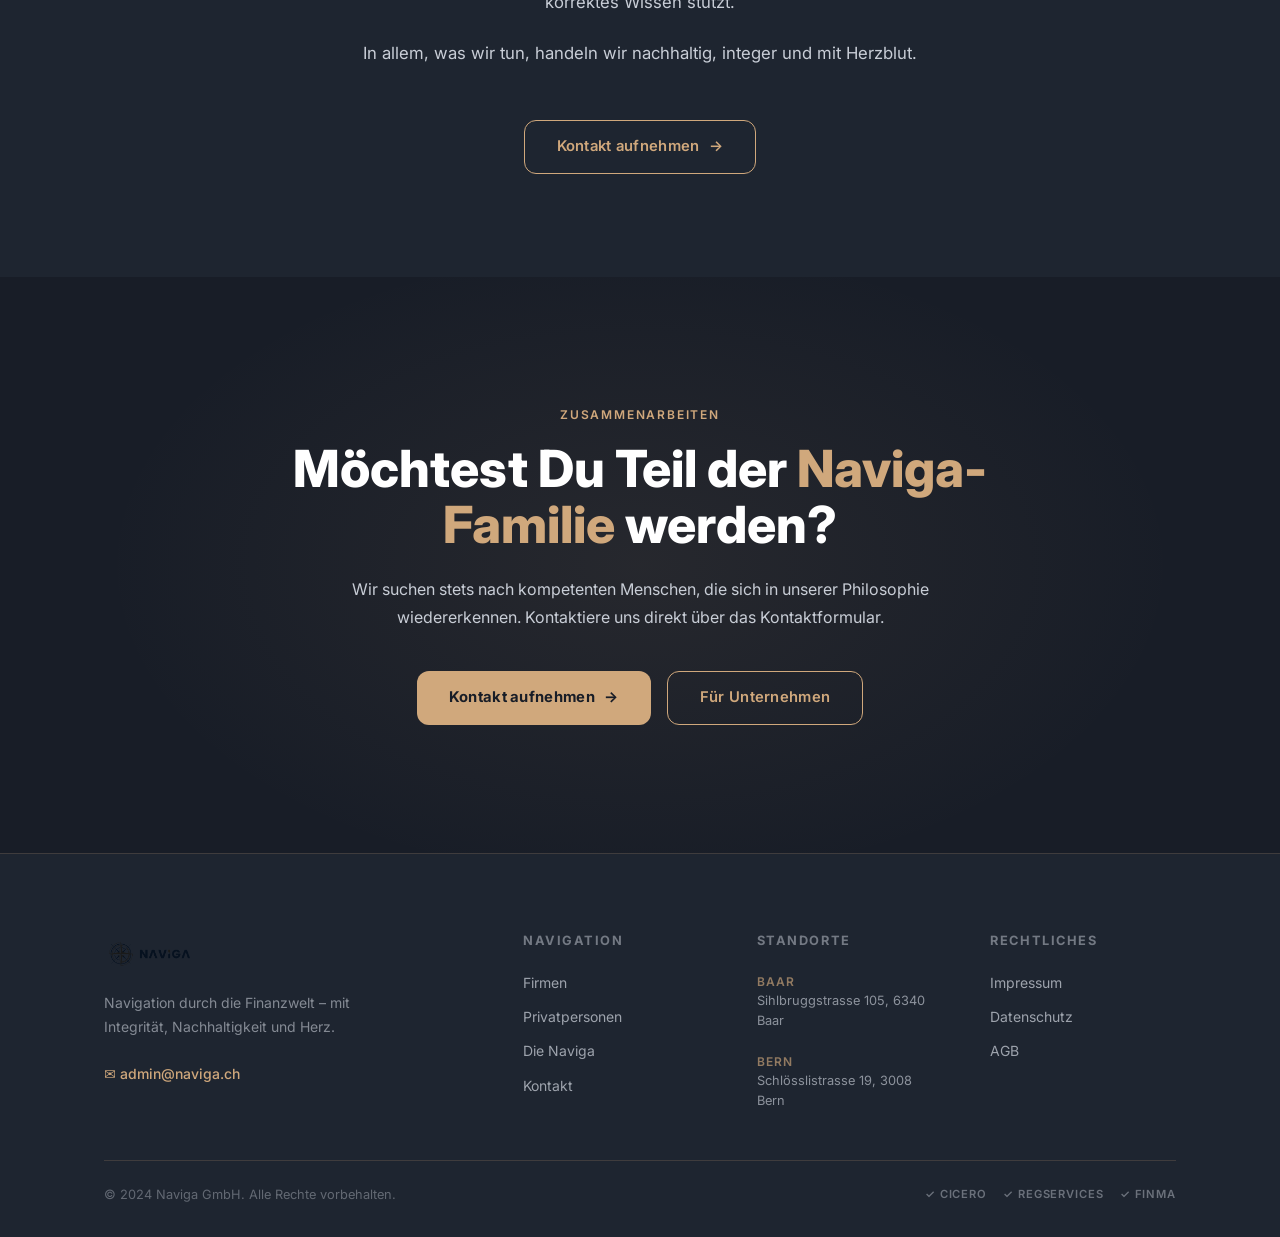
==== commit 898f71e8: "feat: real logo, fix scroll animation timing, UI/UX Pro Max improvements - Replace emoji anchor logo" ====
--- a/die-naviga.html
+++ b/die-naviga.html
@@ -15,7 +15,7 @@
   <!-- NAVIGATION -->
   <nav class="nav" id="nav">
     <div class="container nav-inner">
-      <a href="index.html" class="nav-logo"><div class="nav-logo-icon">⚓</div>NAViGA</a>
+      <a href="index.html" class="nav-logo"><img src="naviga-logo-dark.png" alt="Naviga GmbH" class="nav-logo-img" /></a>
       <ul class="nav-links">
         <li><a href="firmen.html">Firmen</a></li>
         <li><a href="privatpersonen.html">Privatpersonen</a></li>
@@ -169,7 +169,7 @@
     <div class="container">
       <div class="footer-grid">
         <div class="footer-brand">
-          <a href="index.html" class="nav-logo"><div class="nav-logo-icon">⚓</div>NAViGA</a>
+          <a href="index.html" class="nav-logo"><img src="naviga-logo-dark.png" alt="Naviga GmbH" class="nav-logo-img" /></a>
           <p class="footer-desc">Navigation durch die Finanzwelt – mit Integrität, Nachhaltigkeit und Herz.</p>
           <div class="footer-contact"><a href="mailto:admin@naviga.ch">✉ admin@naviga.ch</a></div>
         </div>
--- a/css/style.css
+++ b/css/style.css
@@ -104,9 +104,10 @@
   font-size: 0.925rem;
   font-weight: 600;
   letter-spacing: 0.02em;
-  transition: var(--transition);
+  transition: background 0.2s ease, transform 0.2s ease, box-shadow 0.2s ease, border-color 0.2s ease;
   position: relative;
   overflow: hidden;
+  cursor: pointer; /* UI/UX Pro Max: all buttons must have cursor:pointer */
 }
 
 .btn::after {
@@ -194,17 +195,40 @@
   letter-spacing: 0.04em;
   color: var(--text-white);
   transition: opacity 0.2s;
-}
-.nav-logo:hover { opacity: 0.85; }
-
+  cursor: pointer;
+}
+.nav-logo:hover { opacity: 0.8; }
+
+/* Logo image — replaces emoji icon.
+   mix-blend-mode:multiply makes the white background
+   transparent on the dark nav. On light sections it
+   still looks perfect as-is. */
+.nav-logo-img {
+  height: 40px;
+  width: auto;
+  display: block;
+  object-fit: contain;
+  mix-blend-mode: multiply;
+  border-radius: 4px;
+}
+
+/* Footer logo — slightly larger, white bg blends on dark bg */
+.footer .nav-logo-img {
+  height: 44px;
+  mix-blend-mode: multiply;
+  filter: brightness(1.05);
+}
+
+/* Fallback icon (hidden when img present) */
 .nav-logo-icon {
-  width: 32px; height: 32px;
+  width: 34px; height: 34px;
   background: var(--accent);
   border-radius: 8px;
   display: flex;
   align-items: center;
   justify-content: center;
   font-size: 1rem;
+  flex-shrink: 0;
 }
 
 .nav-links {
@@ -216,10 +240,11 @@
 .nav-links a {
   font-size: 0.9rem;
   font-weight: 500;
-  color: var(--text-light);
+  color: rgba(200, 205, 214, 0.9); /* WCAG: lifted from 0.25 opacity */
   transition: color 0.2s;
   position: relative;
   padding-bottom: 2px;
+  cursor: pointer;
 }
 .nav-links a::after {
   content: '';
@@ -229,7 +254,7 @@
   background: var(--accent);
   transform: scaleX(0);
   transform-origin: left;
-  transition: transform 0.3s ease;
+  transition: transform 0.25s ease;
 }
 .nav-links a:hover, .nav-links a.active {
   color: var(--text-white);
@@ -475,9 +500,13 @@
 
 .reveal-word {
   display: inline;
-  transition: color 0.4s ease, opacity 0.4s ease;
-}
-.reveal-word.lit { color: var(--text-white); opacity: 1; }
+  /* UI/UX Pro Max §7: 150–300ms for micro-interactions */
+  transition: color 0.25s ease, opacity 0.25s ease;
+  opacity: 0.12;
+}
+/* Fully lit: white at opacity:1 = contrast ratio ~9.5:1 (WCAG AAA) */
+.reveal-word.lit { color: #ffffff; opacity: 1; }
+/* Accent: #D0A87C at opacity:1 on #181d27 = ~6.8:1 (WCAG AA) */
 .reveal-word.accent-lit { color: var(--accent); opacity: 1; }
 
 /* =============================================
@@ -506,16 +535,24 @@
 }
 .split-image:hover img { opacity: 1; }
 
-/* placeholder for split image */
+/* placeholder for split image — no emoji per UI/UX Pro Max §4 */
 .split-image-placeholder {
   width: 100%;
   height: 100%;
-  background: linear-gradient(135deg, rgba(208,168,124,0.2) 0%, rgba(40,47,58,0.8) 100%);
+  background: linear-gradient(135deg, rgba(208,168,124,0.18) 0%, rgba(40,47,58,0.9) 100%);
   display: flex;
   align-items: center;
   justify-content: center;
-  font-size: 4rem;
-  color: rgba(208,168,124,0.4);
+  position: relative;
+  overflow: hidden;
+}
+.split-image-placeholder::after {
+  content: '';
+  position: absolute;
+  inset: 0;
+  background:
+    radial-gradient(ellipse 55% 55% at 35% 40%, rgba(208,168,124,0.28) 0%, transparent 70%),
+    radial-gradient(ellipse 40% 40% at 70% 65%, rgba(208,168,124,0.12) 0%, transparent 60%);
 }
 
 .split-content { padding: clamp(1rem, 3vw, 3rem); }
@@ -638,6 +675,7 @@
   transform: translateY(-6px) scale(1.04);
   box-shadow: 0 10px 40px rgba(208,168,124,0.25);
   border-color: var(--accent);
+  cursor: pointer;
 }
 .feature-circle:hover::before { opacity: 1; }
 
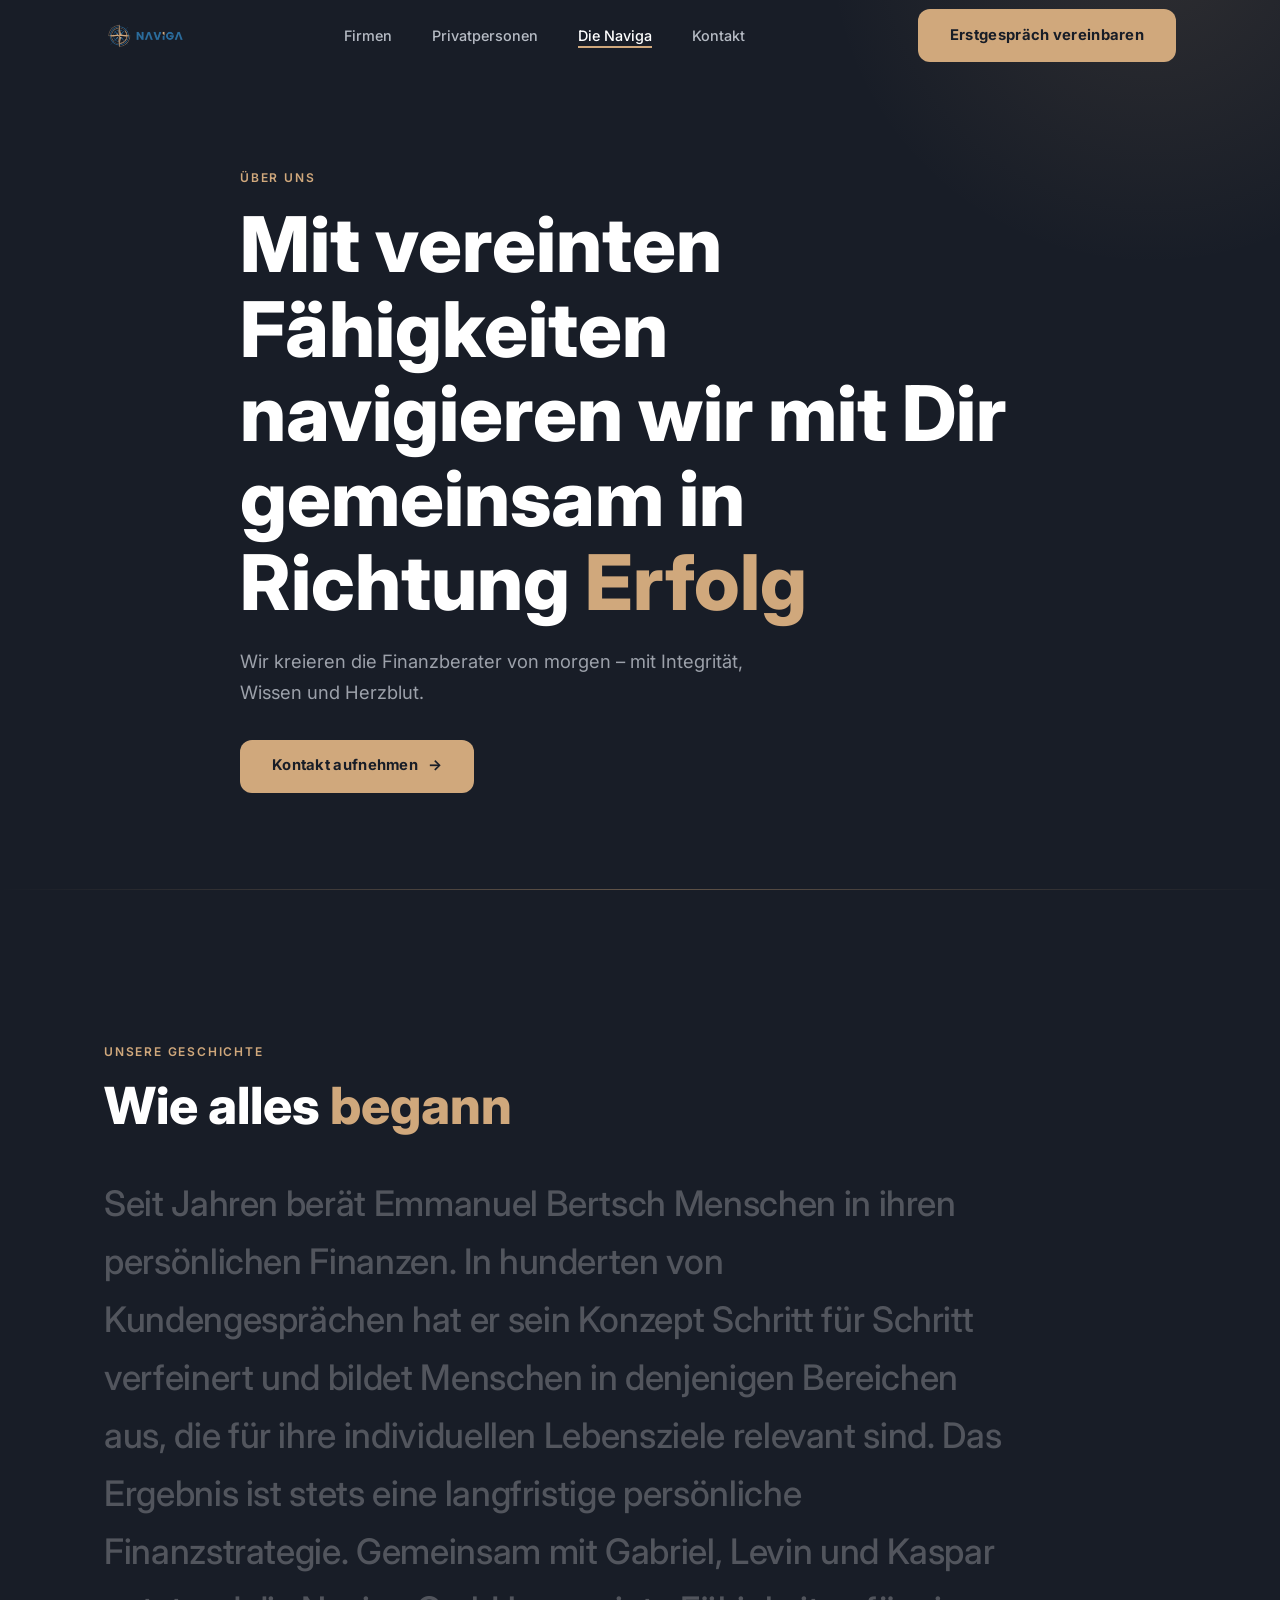
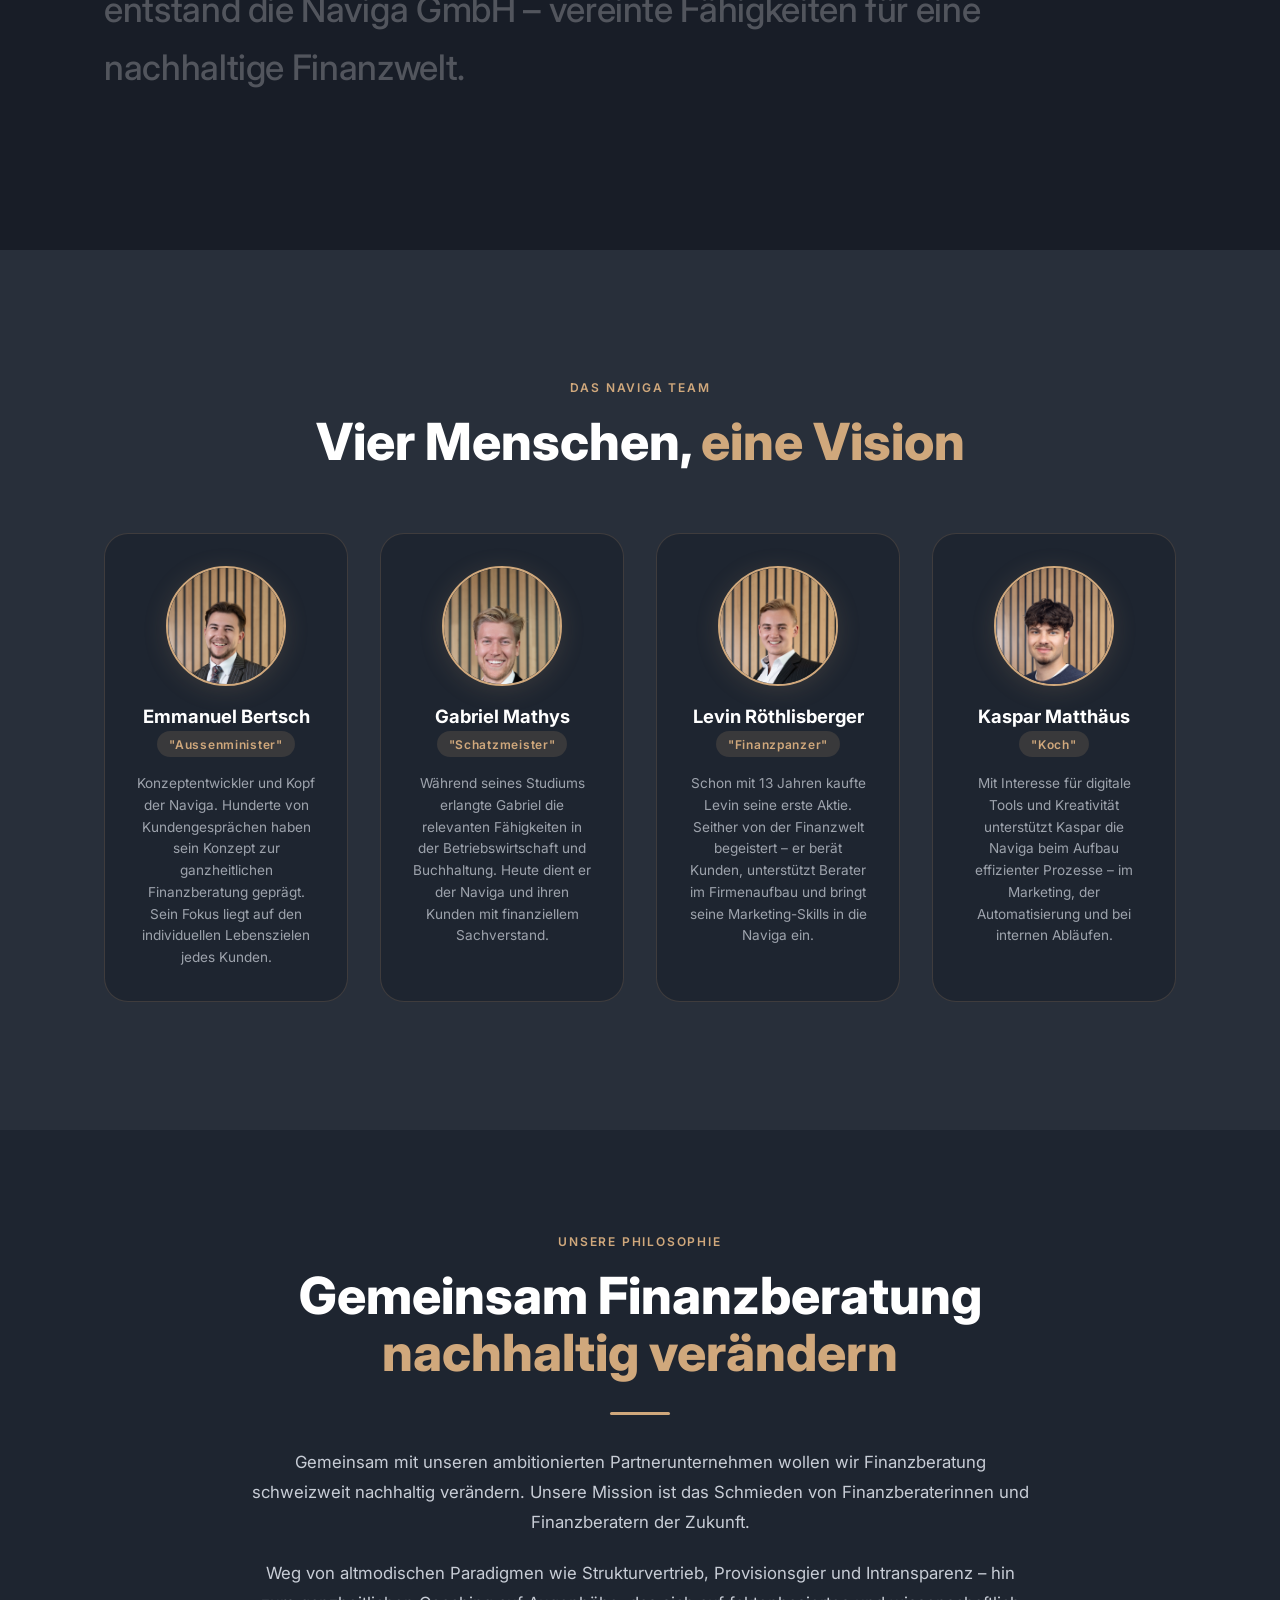
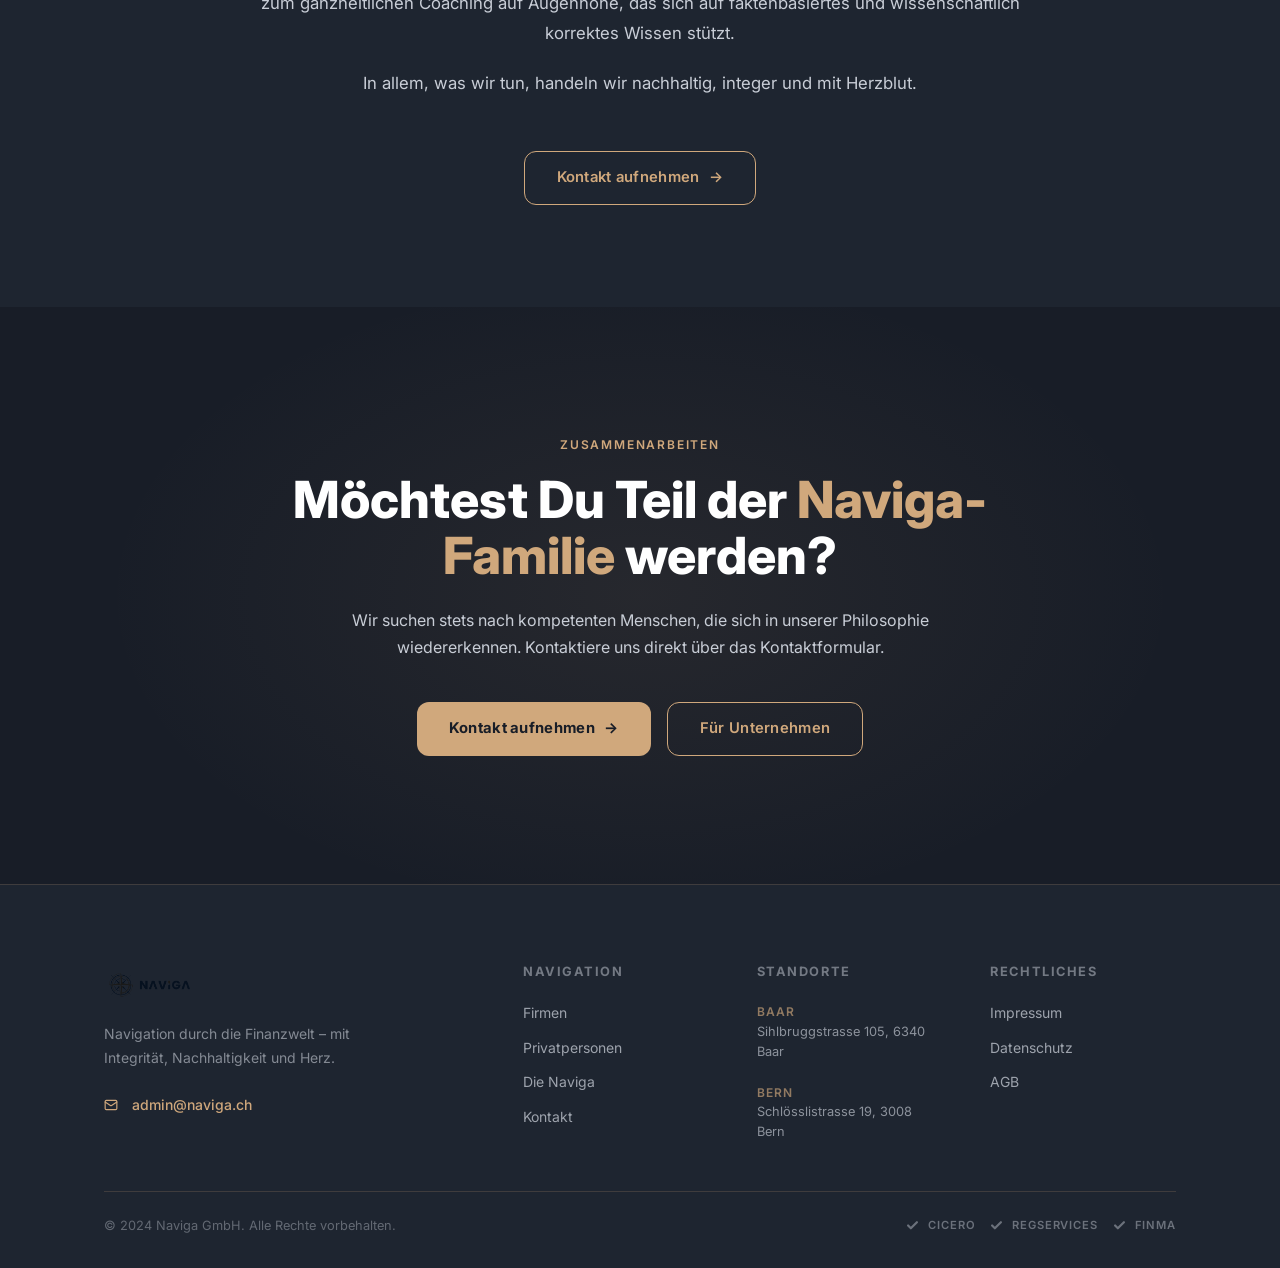
==== commit 325ca0e6: "feat: real team photos, real images, SVG icons, better contrast - Add real team portraits (Emmanuel," ====
--- a/die-naviga.html
+++ b/die-naviga.html
@@ -27,7 +27,9 @@
     </div>
   </nav>
   <div class="nav-mobile-overlay" id="navOverlay">
-    <button class="nav-mobile-close" id="navClose">✕</button>
+    <button class="nav-mobile-close" id="navClose">
+  <svg width="18" height="18" viewBox="0 0 24 24" fill="none" stroke="currentColor" stroke-width="2.5" stroke-linecap="round" aria-hidden="true"><line x1="18" y1="6" x2="6" y2="18"/><line x1="6" y1="6" x2="18" y2="18"/></svg>
+</button>
     <a href="firmen.html">Firmen</a>
     <a href="privatpersonen.html">Privatpersonen</a>
     <a href="die-naviga.html">Die Naviga</a>
@@ -81,7 +83,9 @@
         <div class="team-grid stagger-children fade-up" style="transition-delay:0.15s">
 
           <article class="team-card">
-            <div class="team-avatar" aria-hidden="true">👤</div>
+            <div class="team-photo-wrap">
+              <img src="team-emmanuel.jpg" alt="Emmanuel Bertsch – Gründer und Konzeptentwickler, Naviga GmbH" class="team-photo" loading="lazy" />
+            </div>
             <h3>Emmanuel Bertsch</h3>
             <span class="team-nickname">"Aussenminister"</span>
             <p class="team-bio">
@@ -90,7 +94,9 @@
           </article>
 
           <article class="team-card">
-            <div class="team-avatar" aria-hidden="true">👤</div>
+            <div class="team-photo-wrap">
+              <img src="team-gabriel.jpg" alt="Gabriel Mathys – Betriebswirtschaft und Buchhaltung, Naviga GmbH" class="team-photo" loading="lazy" />
+            </div>
             <h3>Gabriel Mathys</h3>
             <span class="team-nickname">"Schatzmeister"</span>
             <p class="team-bio">
@@ -99,7 +105,9 @@
           </article>
 
           <article class="team-card">
-            <div class="team-avatar" aria-hidden="true">👤</div>
+            <div class="team-photo-wrap">
+              <img src="team-levin.jpg" alt="Levin Röthlisberger – Finanzberater und Marketing, Naviga GmbH" class="team-photo" loading="lazy" />
+            </div>
             <h3>Levin Röthlisberger</h3>
             <span class="team-nickname">"Finanzpanzer"</span>
             <p class="team-bio">
@@ -108,7 +116,9 @@
           </article>
 
           <article class="team-card">
-            <div class="team-avatar" aria-hidden="true">👤</div>
+            <div class="team-photo-wrap">
+              <img src="team-kaspar.jpg" alt="Kaspar Matthäus – Digitale Prozesse und Automatisierung, Naviga GmbH" class="team-photo" loading="lazy" />
+            </div>
             <h3>Kaspar Matthäus</h3>
             <span class="team-nickname">"Koch"</span>
             <p class="team-bio">
@@ -171,7 +181,7 @@
         <div class="footer-brand">
           <a href="index.html" class="nav-logo"><img src="naviga-logo-dark.png" alt="Naviga GmbH" class="nav-logo-img" /></a>
           <p class="footer-desc">Navigation durch die Finanzwelt – mit Integrität, Nachhaltigkeit und Herz.</p>
-          <div class="footer-contact"><a href="mailto:admin@naviga.ch">✉ admin@naviga.ch</a></div>
+          <div class="footer-contact"><a href="mailto:admin@naviga.ch"><svg width="14" height="14" viewBox="0 0 24 24" fill="none" stroke="currentColor" stroke-width="2" stroke-linecap="round" stroke-linejoin="round" aria-hidden="true" style="display:inline-block;vertical-align:middle;margin-right:6px"><rect x="2" y="4" width="20" height="16" rx="2"/><path d="m22 7-8.97 5.7a1.94 1.94 0 0 1-2.06 0L2 7"/></svg>admin@naviga.ch</a></div>
         </div>
         <div class="footer-col">
           <h4>Navigation</h4>
@@ -201,9 +211,9 @@
       <div class="footer-bottom">
         <p class="footer-copyright">© 2024 Naviga GmbH. Alle Rechte vorbehalten.</p>
         <div class="footer-badges">
-          <a href="https://www.cicero.ch/de/informationspflicht-vag-45" target="_blank" rel="noopener" class="footer-badge">✓ Cicero</a>
-          <a href="https://www.regservices.ch/beraterregister/beratersuche/" target="_blank" rel="noopener" class="footer-badge">✓ Regservices</a>
-          <a href="https://www.finma.ch/de/bewilligung/versicherungsvermittlung/registersuche/F01410816" target="_blank" rel="noopener" class="footer-badge">✓ FINMA</a>
+          <a href="https://www.cicero.ch/de/informationspflicht-vag-45" target="_blank" rel="noopener" class="footer-badge"><svg width="11" height="11" viewBox="0 0 10 8" fill="none" aria-hidden="true" style="display:inline-block;vertical-align:middle;margin-right:4px"><path d="M1 4L3.5 6.5L9 1" stroke="currentColor" stroke-width="2" stroke-linecap="round" stroke-linejoin="round"/></svg>Cicero</a>
+          <a href="https://www.regservices.ch/beraterregister/beratersuche/" target="_blank" rel="noopener" class="footer-badge"><svg width="11" height="11" viewBox="0 0 10 8" fill="none" aria-hidden="true" style="display:inline-block;vertical-align:middle;margin-right:4px"><path d="M1 4L3.5 6.5L9 1" stroke="currentColor" stroke-width="2" stroke-linecap="round" stroke-linejoin="round"/></svg>Regservices</a>
+          <a href="https://www.finma.ch/de/bewilligung/versicherungsvermittlung/registersuche/F01410816" target="_blank" rel="noopener" class="footer-badge"><svg width="11" height="11" viewBox="0 0 10 8" fill="none" aria-hidden="true" style="display:inline-block;vertical-align:middle;margin-right:4px"><path d="M1 4L3.5 6.5L9 1" stroke="currentColor" stroke-width="2" stroke-linecap="round" stroke-linejoin="round"/></svg>FINMA</a>
         </div>
       </div>
     </div>
--- a/css/style.css
+++ b/css/style.css
@@ -351,10 +351,10 @@
 
 .hero-subtitle {
   font-size: clamp(1rem, 1.5vw, 1.15rem);
-  color: var(--text-body);
+  color: #3d4452; /* improved contrast: ~5.8:1 on bg-light */
   max-width: 480px;
   line-height: 1.7;
-  margin-bottom: 2.5rem;
+  margin-bottom: 2rem;
 }
 
 .hero-cta-group {
@@ -364,27 +364,24 @@
   flex-wrap: wrap;
 }
 
+/* Scroll indicator — lives inside .hero-left, bottom-left */
 .hero-scroll-indicator {
-  position: absolute;
-  bottom: 2.5rem;
-  left: 50%;
-  transform: translateX(-50%);
   display: flex;
   flex-direction: column;
-  align-items: center;
+  align-items: flex-start;
   gap: 0.5rem;
   font-size: 0.7rem;
   letter-spacing: 0.12em;
   text-transform: uppercase;
   color: var(--text-body);
-  opacity: 0.6;
+  opacity: 0.55;
+  margin-top: 2.5rem; /* flows below CTAs naturally */
   animation: scrollBounce 2s ease-in-out infinite;
-  z-index: 3;
 }
 
 @keyframes scrollBounce {
-  0%, 100% { transform: translateX(-50%) translateY(0); }
-  50% { transform: translateX(-50%) translateY(6px); }
+  0%, 100% { transform: translateY(0); }
+  50%       { transform: translateY(5px); }
 }
 
 /* Hero right — gradient blob */
@@ -535,6 +532,18 @@
 }
 .split-image:hover img { opacity: 1; }
 
+/* Real full-bleed image (no aspect-ratio wrapper needed) */
+.split-real-img {
+  width: 100%;
+  height: 100%;
+  object-fit: cover;
+  border-radius: var(--radius-lg);
+  display: block;
+  aspect-ratio: 4/3;
+  transition: transform 0.5s ease;
+}
+.split-image:hover .split-real-img { transform: scale(1.02); }
+
 /* placeholder for split image — no emoji per UI/UX Pro Max §4 */
 .split-image-placeholder {
   width: 100%;
@@ -679,6 +688,16 @@
 }
 .feature-circle:hover::before { opacity: 1; }
 
+/* SVG icon inside feature circles (replaces emoji) */
+.feature-svg-icon {
+  width: 32px;
+  height: 32px;
+  flex-shrink: 0;
+  color: var(--accent);
+  margin-bottom: 0.25rem;
+}
+
+/* Legacy emoji icon (kept for backward compat) */
 .feature-icon {
   font-size: 1.8rem;
   line-height: 1;
@@ -1203,6 +1222,35 @@
   box-shadow: 0 12px 40px rgba(208,168,124,0.12);
 }
 
+/* Team photo styles — replaces emoji avatar */
+.team-photo-wrap {
+  width: 120px;
+  height: 120px;
+  border-radius: 50%;
+  border: 2.5px solid var(--accent);
+  overflow: hidden;
+  margin: 0 auto 1.25rem;
+  flex-shrink: 0;
+  background: var(--bg-primary);
+  box-shadow: 0 4px 24px rgba(208,168,124,0.15);
+  transition: transform 0.3s ease, box-shadow 0.3s ease;
+}
+.team-card:hover .team-photo-wrap {
+  transform: scale(1.04);
+  box-shadow: 0 8px 40px rgba(208,168,124,0.25);
+}
+
+.team-photo {
+  width: 100%;
+  height: 100%;
+  object-fit: cover;
+  object-position: center top;
+  display: block;
+  transition: transform 0.4s ease;
+}
+.team-card:hover .team-photo { transform: scale(1.06); }
+
+/* Keep old avatar style for fallback */
 .team-avatar {
   width: 90px;
   height: 90px;
@@ -1216,10 +1264,18 @@
   margin: 0 auto 1.25rem;
 }
 
+.team-bio {
+  font-size: 0.85rem;
+  color: var(--text-light);
+  opacity: 0.75; /* improved from 0.65 for WCAG */
+  line-height: 1.6;
+}
+
 .team-card h3 {
   color: var(--text-white);
   margin-bottom: 0.25rem;
-  font-size: 1.1rem;
+  font-size: 1.15rem;
+  font-weight: 700;
 }
 
 .team-nickname {
@@ -1234,12 +1290,6 @@
   border-radius: 100px;
 }
 
-.team-bio {
-  font-size: 0.85rem;
-  color: var(--text-light);
-  opacity: 0.65;
-  line-height: 1.6;
-}
 
 /* =============================================
    18. CONTACT FORM
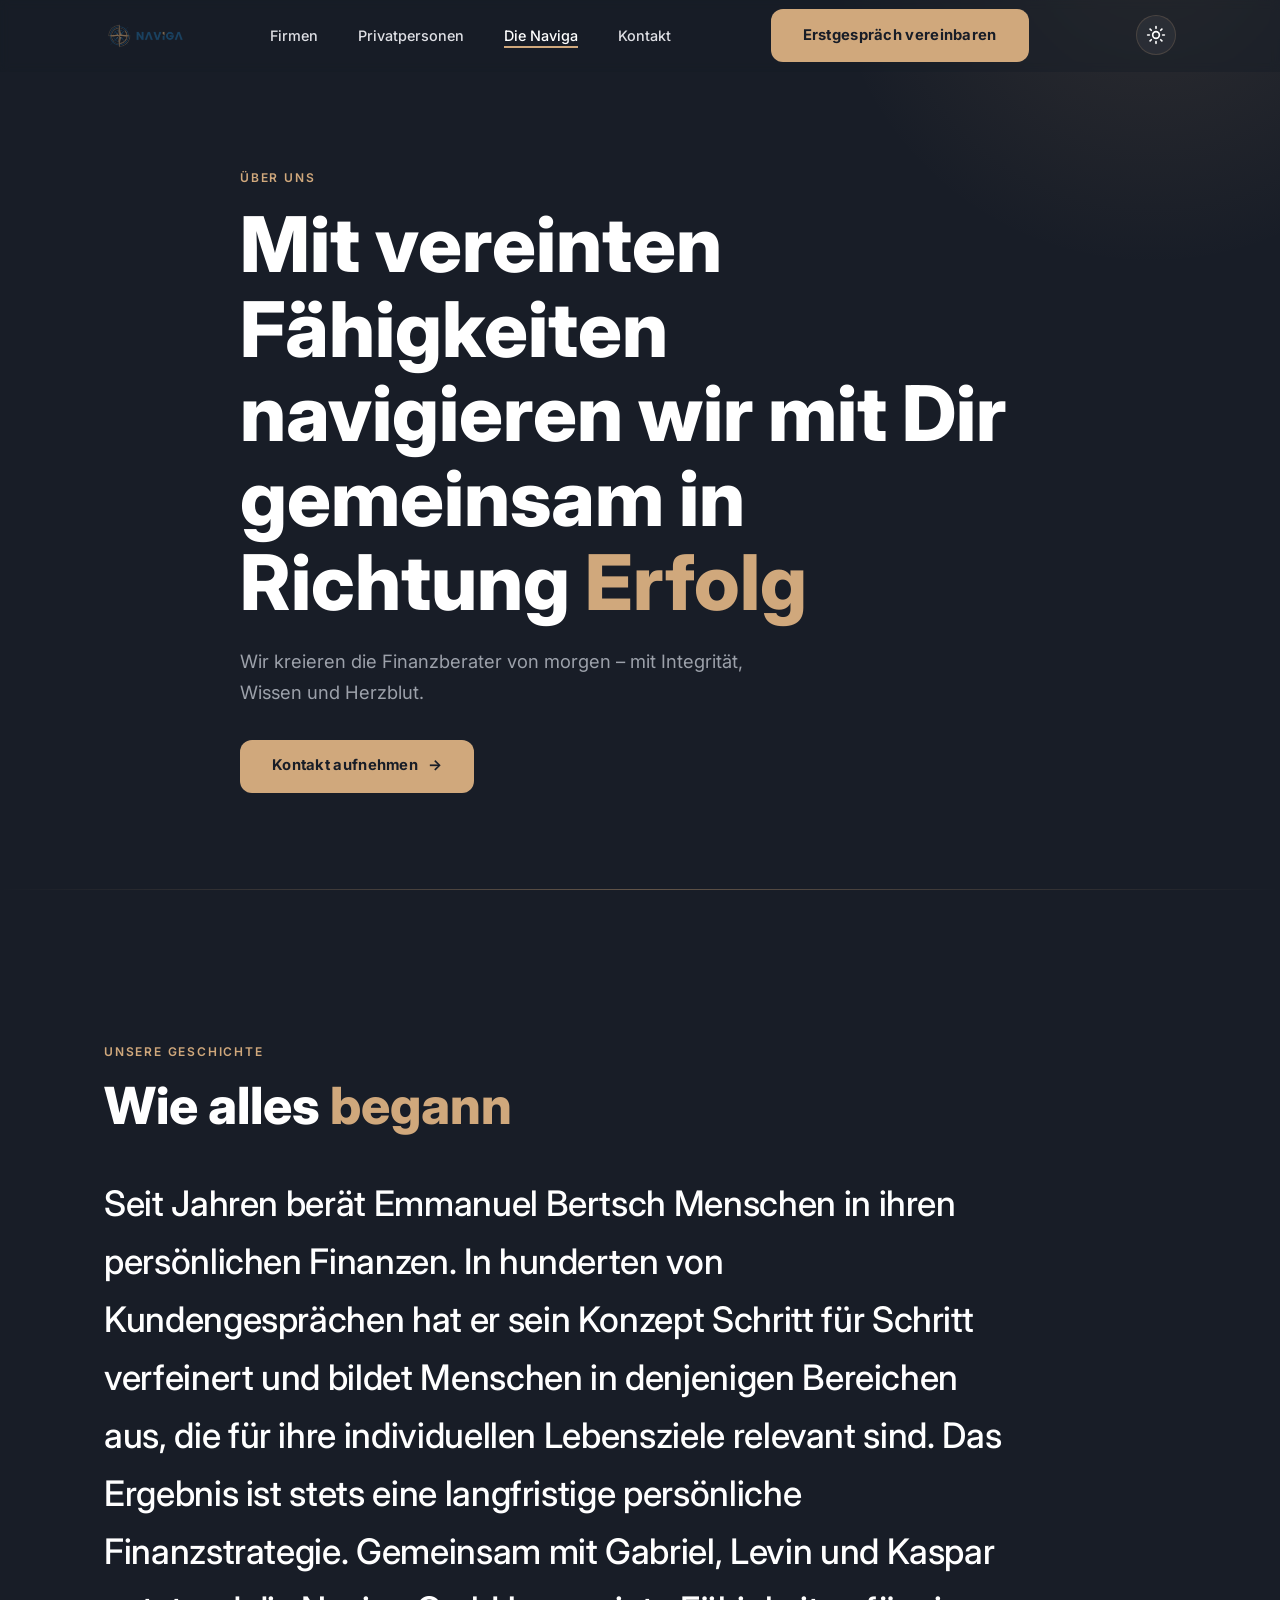
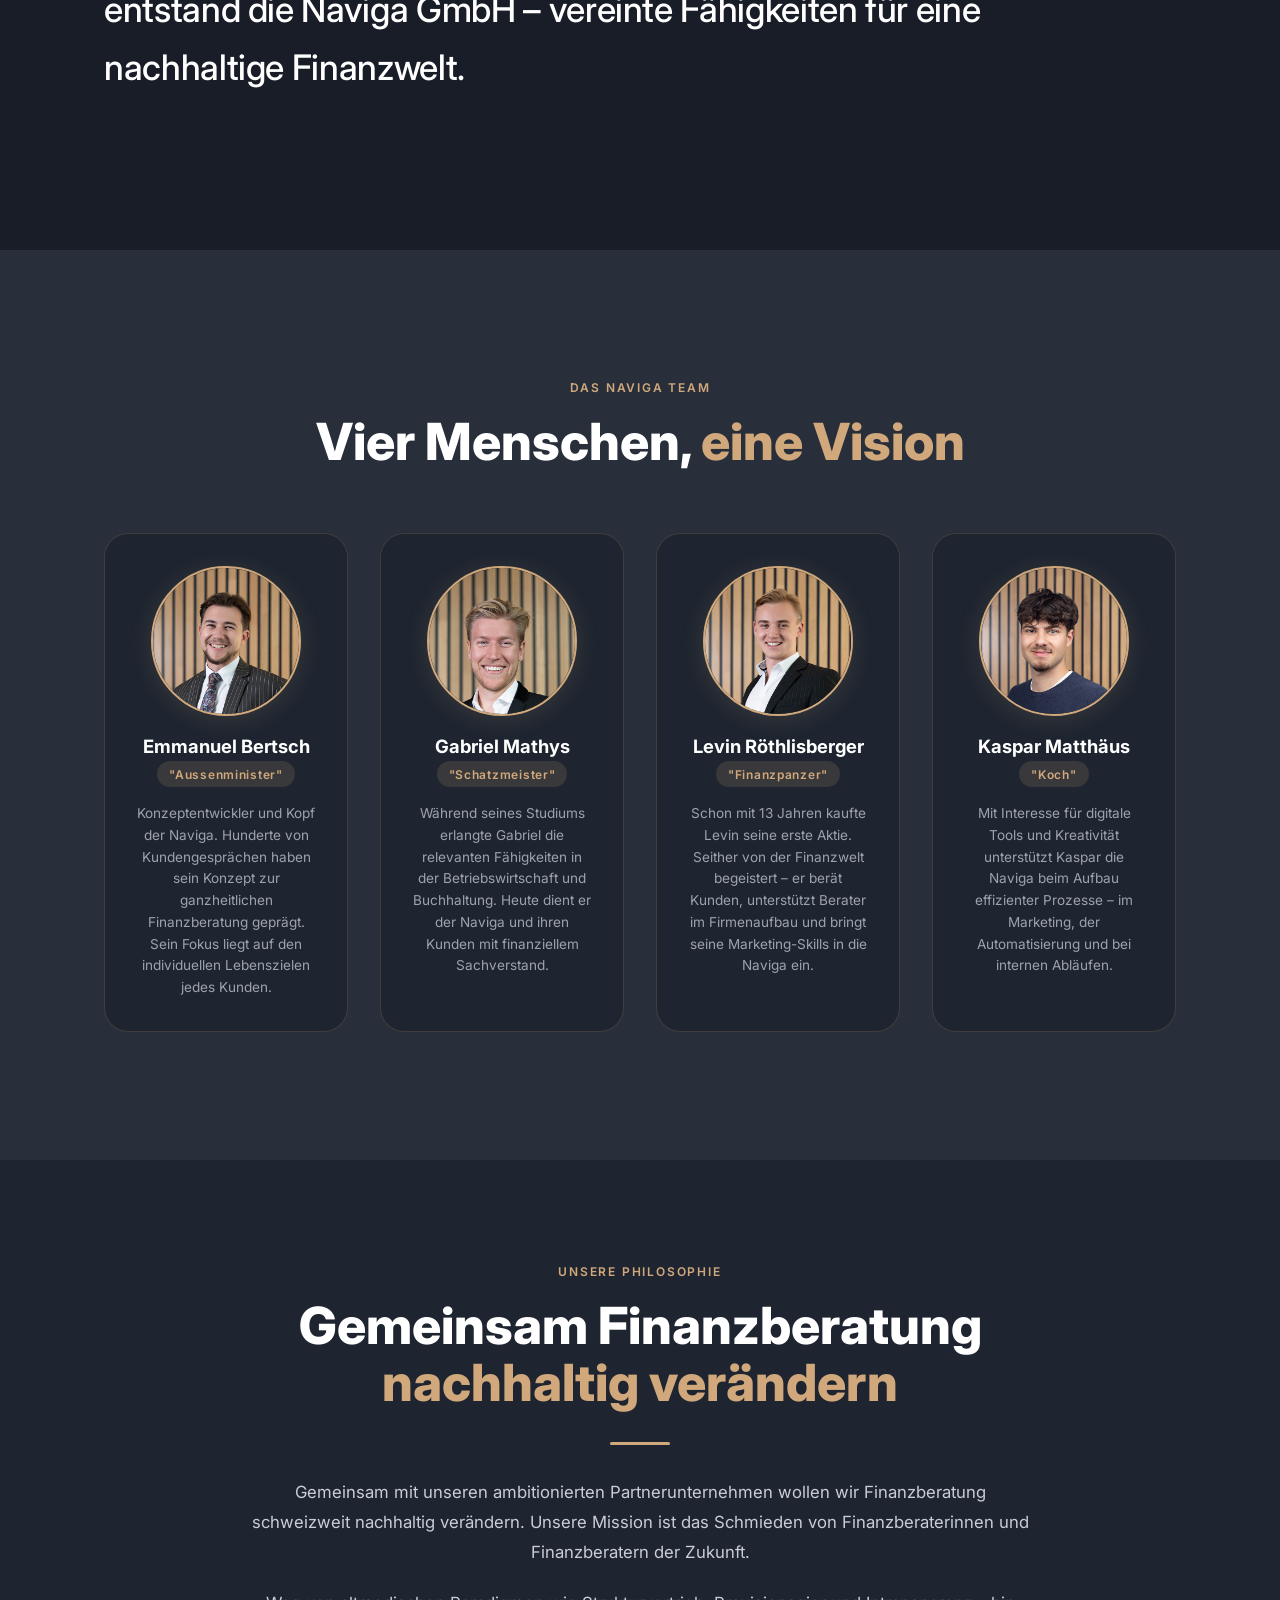
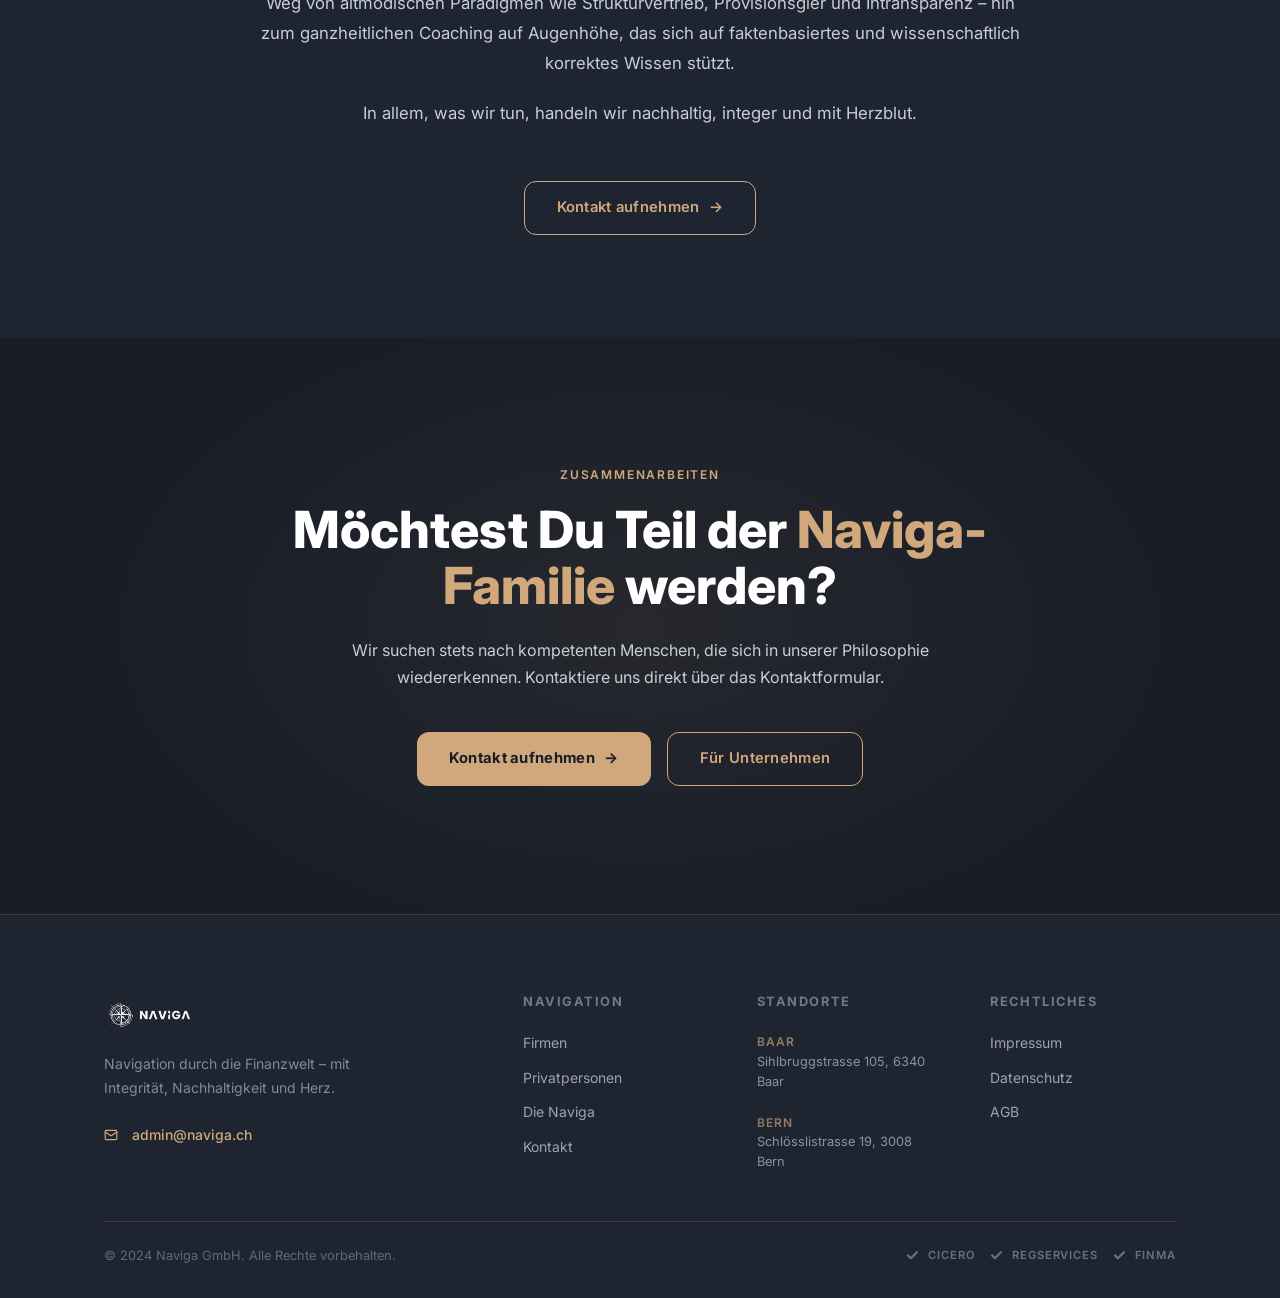
==== commit e402b7bf: "feat: site-wide Dark Mode with sun/moon toggle & refined logo contrast - Refactored style.css for dy" ====
--- a/die-naviga.html
+++ b/die-naviga.html
@@ -23,6 +23,10 @@
         <li><a href="kontakt.html">Kontakt</a></li>
       </ul>
       <a href="kontakt.html" class="btn btn-primary nav-cta">Erstgespräch vereinbaren</a>
+      <button class="theme-toggle" id="themeToggle" aria-label="Farbschema umschalten">
+        <svg class="sun" width="20" height="20" viewBox="0 0 24 24" fill="none" stroke="currentColor" stroke-width="2" stroke-linecap="round" stroke-linejoin="round"><circle cx="12" cy="12" r="4"/><path d="M12 2v2"/><path d="M12 20v2"/><path d="m4.93 4.93 1.41 1.41"/><path d="m17.66 17.66 1.41 1.41"/><path d="M2 12h2"/><path d="M20 12h2"/><path d="m6.34 17.66-1.41 1.41"/><path d="m19.07 4.93-1.41 1.41"/></svg>
+        <svg class="moon" width="20" height="20" viewBox="0 0 24 24" fill="none" stroke="currentColor" stroke-width="2" stroke-linecap="round" stroke-linejoin="round"><path d="M12 3a6 6 0 0 0 9 9 9 9 0 1 1-9-9Z"/></svg>
+      </button>
       <button class="nav-burger" id="navBurger" aria-label="Menü öffnen"><span></span><span></span><span></span></button>
     </div>
   </nav>
--- a/css/style.css
+++ b/css/style.css
@@ -6,29 +6,52 @@
 
 /* 1. CUSTOM PROPERTIES */
 :root {
-  --bg-primary:    #282F3A;
-  --bg-secondary:  #1e2530;
-  --bg-dark:       #181d27;
-  --bg-light:      #f4f3ef;
-  --bg-white:      #ffffff;
+  /* Constant Brand Colors */
   --accent:        #D0A87C;
   --accent-dark:   #b8915f;
   --accent-light:  rgba(208, 168, 124, 0.15);
-  --text-white:    #ffffff;
-  --text-light:    #c8cdd6;
-  --text-muted:    rgba(255,255,255,0.25);
-  --text-dark:     #0d1117;
-  --text-body:     #3a3f4a;
-  --border-dark:   rgba(208, 168, 124, 0.18);
+  
+  /* Theme-aware Variables (Default / Mixed Mode) */
+  --bg-main:       #282F3A; /* primary dark navy */
+  --bg-alt:        #1e2530; /* secondary dark */
+  --bg-deep:       #181d27; /* darkest */
+  --bg-surface:    #f4f3ef; /* light beige sections */
+  --bg-card:       #ffffff; /* white cards */
+  
+  --text-main:     #ffffff; /* light text on dark */
+  --text-alt:      #c8cdd6; /* muted light text */
+  --text-inverse:  #0d1117; /* dark text on light */
+  --text-body:     #3a3f4a; /* body text on light */
+  
+  --border-main:   rgba(208, 168, 124, 0.18);
   --border-light:  rgba(0,0,0,0.08);
+  
+  --shadow-main:   0 4px 32px rgba(0,0,0,0.12);
+  --shadow-heavy:  0 8px 48px rgba(0,0,0,0.3);
+  
   --radius-sm:     6px;
   --radius-md:     12px;
   --radius-lg:     24px;
   --radius-xl:     48px;
-  --shadow-card:   0 4px 32px rgba(0,0,0,0.12);
-  --shadow-hover:  0 8px 48px rgba(208,168,124,0.18);
   --transition:    0.35s cubic-bezier(0.4, 0, 0.2, 1);
   --nav-height:    72px;
+}
+
+/* 🌙 FULL DARK MODE OVERRIDES */
+[data-theme="dark"] {
+  --bg-main:       #181d27;
+  --bg-alt:        #0f131a;
+  --bg-deep:       #0a0d12;
+  --bg-surface:    #1e2530; /* turn beige into dark navy */
+  --bg-card:       #282F3A; /* dark cards */
+  
+  --text-main:     #ffffff;
+  --text-alt:      #a0a8b4;
+  --text-inverse:  #ffffff; /* text on light sections turns white */
+  --text-body:     #c8cdd6; /* body text turns light */
+  
+  --border-light:  rgba(255,255,255,0.08);
+  --shadow-main:   0 12px 40px rgba(0,0,0,0.4);
 }
 
 /* 2. RESET & BASE */
@@ -38,19 +61,21 @@
   scroll-behavior: smooth;
   font-size: 16px;
   -webkit-font-smoothing: antialiased;
+  transition: background-color 0.4s ease, color 0.4s ease;
 }
 
 body {
   font-family: 'Inter', system-ui, -apple-system, sans-serif;
-  background: var(--bg-primary);
-  color: var(--text-white);
+  background: var(--bg-main);
+  color: var(--text-main);
   overflow-x: hidden;
   line-height: 1.6;
+  transition: background-color 0.4s ease, color 0.4s ease;
 }
 
 /* Custom scrollbar */
 ::-webkit-scrollbar { width: 6px; }
-::-webkit-scrollbar-track { background: var(--bg-secondary); }
+::-webkit-scrollbar-track { background: var(--bg-alt); }
 ::-webkit-scrollbar-thumb { background: var(--accent); border-radius: 3px; }
 
 img { display: block; max-width: 100%; }
@@ -122,7 +147,7 @@
 
 .btn-primary {
   background: var(--accent);
-  color: var(--bg-dark);
+  color: var(--bg-deep);
   font-weight: 700;
 }
 .btn-primary:hover {
@@ -137,13 +162,13 @@
 }
 .btn-outline:hover {
   background: var(--accent);
-  color: var(--bg-dark);
+  color: var(--bg-deep);
   transform: translateY(-2px);
 }
 
 .btn-outline-dark {
   border: 1.5px solid rgba(0,0,0,0.25);
-  color: var(--text-dark);
+  color: var(--text-inverse);
 }
 .btn-outline-dark:hover {
   border-color: var(--accent);
@@ -157,7 +182,17 @@
 }
 .btn:hover .btn-arrow { transform: translateX(4px); }
 
-/* =============================================
+/* Footer logo — convert to pure white so it's visible on dark footer bg.
+   The dark PNG has white bg which multiply makes transparent,
+   but blue+gold get destroyed. invert makes everything a clean white mark. */
+.footer .nav-logo-img {
+  height: 44px;
+  filter: brightness(0) invert(1);
+  mix-blend-mode: normal;
+  opacity: 0.9;
+}
+
+/* ==============================================
    6. NAVIGATION
    ============================================= */
 .nav {
@@ -169,6 +204,10 @@
   align-items: center;
   transition: background 0.4s ease, box-shadow 0.4s ease, border-bottom-color 0.4s;
   border-bottom: 1px solid transparent;
+  /* Subtle dark band — makes white links readable on BOTH light and dark hero panels */
+  background: rgba(24, 29, 38, 0.45);
+  backdrop-filter: blur(4px);
+  -webkit-backdrop-filter: blur(4px);
 }
 
 .nav.scrolled {
@@ -176,7 +215,7 @@
   backdrop-filter: blur(16px);
   -webkit-backdrop-filter: blur(16px);
   box-shadow: 0 2px 40px rgba(0,0,0,0.2);
-  border-bottom-color: var(--border-dark);
+  border-bottom-color: var(--border-main);
 }
 
 .nav-inner {
@@ -193,7 +232,7 @@
   font-size: 1.1rem;
   font-weight: 800;
   letter-spacing: 0.04em;
-  color: var(--text-white);
+  color: var(--text-main);
   transition: opacity 0.2s;
   cursor: pointer;
 }
@@ -212,13 +251,6 @@
   border-radius: 4px;
 }
 
-/* Footer logo — slightly larger, white bg blends on dark bg */
-.footer .nav-logo-img {
-  height: 44px;
-  mix-blend-mode: multiply;
-  filter: brightness(1.05);
-}
-
 /* Fallback icon (hidden when img present) */
 .nav-logo-icon {
   width: 34px; height: 34px;
@@ -231,6 +263,64 @@
   flex-shrink: 0;
 }
 
+
+/* Theme Toggle Button */
+.theme-toggle {
+  width: 40px;
+  height: 40px;
+  border-radius: 50%;
+  display: flex;
+  align-items: center;
+  justify-content: center;
+  color: var(--text-main);
+  background: rgba(255,255,255,0.05);
+  border: 1px solid var(--border-main);
+  cursor: pointer;
+  transition: all 0.3s ease;
+  margin-left: 1.5rem;
+  position: relative;
+  overflow: hidden;
+  z-index: 1001;
+}
+
+.theme-toggle:hover {
+  background: var(--accent-light);
+  border-color: var(--accent);
+  transform: translateY(-2px);
+}
+
+.theme-toggle svg {
+  transition: transform 0.5s cubic-bezier(0.4, 0, 0.2, 1), opacity 0.3s;
+}
+
+[data-theme="dark"] .theme-toggle .sun {
+  transform: translateY(30px);
+  opacity: 0;
+}
+
+[data-theme="dark"] .theme-toggle .moon {
+  transform: translateY(0);
+  opacity: 1;
+  display: block !important;
+}
+
+.theme-toggle .moon {
+  transform: translateY(-30px);
+  opacity: 0;
+  display: none;
+}
+
+/* Footer logo — Refined contrast.
+   In both modes, the footer is dark, so the logo must be white. */
+.footer .nav-logo-img {
+  height: 44px;
+  filter: brightness(0) invert(1);
+  mix-blend-mode: normal;
+  opacity: 0.95;
+  transition: opacity 0.3s;
+}
+.footer .nav-logo-img:hover { opacity: 1; }
+
 .nav-links {
   display: flex;
   align-items: center;
@@ -240,7 +330,7 @@
 .nav-links a {
   font-size: 0.9rem;
   font-weight: 500;
-  color: rgba(200, 205, 214, 0.9); /* WCAG: lifted from 0.25 opacity */
+  color: rgba(240, 240, 245, 0.92); /* bright white — readable on both panels */
   transition: color 0.2s;
   position: relative;
   padding-bottom: 2px;
@@ -257,7 +347,7 @@
   transition: transform 0.25s ease;
 }
 .nav-links a:hover, .nav-links a.active {
-  color: var(--text-white);
+  color: var(--text-main);
 }
 .nav-links a:hover::after, .nav-links a.active::after {
   transform: scaleX(1);
@@ -277,7 +367,7 @@
   display: block;
   width: 24px;
   height: 2px;
-  background: var(--text-white);
+  background: var(--text-main);
   border-radius: 2px;
   transition: var(--transition);
 }
@@ -287,7 +377,7 @@
   display: none;
   position: fixed;
   inset: 0;
-  background: var(--bg-primary);
+  background: var(--bg-main);
   z-index: 999;
   flex-direction: column;
   align-items: center;
@@ -303,7 +393,7 @@
 .nav-mobile-overlay a {
   font-size: 2rem;
   font-weight: 700;
-  color: var(--text-light);
+  color: var(--text-alt);
   transition: color 0.2s;
 }
 .nav-mobile-overlay a:hover { color: var(--accent); }
@@ -311,7 +401,7 @@
   position: absolute;
   top: 1.5rem; right: 1.5rem;
   font-size: 1.5rem;
-  color: var(--text-light);
+  color: var(--text-alt);
   cursor: pointer;
   padding: 8px;
 }
@@ -328,7 +418,7 @@
 }
 
 .hero-left {
-  background: var(--bg-light);
+  background: var(--bg-surface);
   display: flex;
   flex-direction: column;
   justify-content: center;
@@ -343,7 +433,7 @@
 .hero-title {
   font-size: clamp(2rem, 4.5vw, 4.2rem);
   font-weight: 900;
-  color: var(--text-dark);
+  color: var(--text-inverse);
   line-height: 1.05;
   margin-bottom: 1.5rem;
   letter-spacing: -0.02em;
@@ -351,7 +441,7 @@
 
 .hero-subtitle {
   font-size: clamp(1rem, 1.5vw, 1.15rem);
-  color: #3d4452; /* improved contrast: ~5.8:1 on bg-light */
+  color: var(--text-body);
   max-width: 480px;
   line-height: 1.7;
   margin-bottom: 2rem;
@@ -387,7 +477,7 @@
 /* Hero right — gradient blob */
 .hero-right {
   position: relative;
-  background: var(--bg-primary);
+  background: var(--bg-main);
   overflow: hidden;
   display: flex;
   align-items: center;
@@ -444,7 +534,7 @@
    8. SCROLL-TEXT SECTION (word reveal)
    ============================================= */
 .scroll-text-section {
-  background: var(--bg-dark);
+  background: var(--bg-deep);
   padding: clamp(5rem, 12vw, 10rem) 0;
   position: relative;
   overflow: hidden;
@@ -479,7 +569,7 @@
   border-radius: 100px;
   padding: 0.5rem 1.2rem;
   font-size: 0.85rem;
-  color: var(--text-light);
+  color: var(--text-alt);
 }
 .pain-tag .x-icon {
   color: #e06060;
@@ -510,7 +600,7 @@
    9. SPLIT CONTENT SECTION
    ============================================= */
 .split-section {
-  background: var(--bg-secondary);
+  background: var(--bg-alt);
   padding: clamp(4rem, 8vw, 8rem) 0;
   position: relative;
 }
@@ -519,7 +609,7 @@
   border-radius: var(--radius-lg);
   overflow: hidden;
   aspect-ratio: 4/3;
-  background: var(--bg-primary);
+  background: var(--bg-main);
   position: relative;
 }
 
@@ -567,7 +657,7 @@
 .split-content { padding: clamp(1rem, 3vw, 3rem); }
 
 .split-content h2 {
-  color: var(--text-white);
+  color: var(--text-main);
   margin-bottom: 1.5rem;
 }
 
@@ -583,7 +673,7 @@
   align-items: flex-start;
   gap: 0.75rem;
   font-size: 0.95rem;
-  color: var(--text-light);
+  color: var(--text-alt);
   line-height: 1.5;
 }
 .split-value-icon {
@@ -602,7 +692,7 @@
 }
 
 .split-body {
-  color: var(--text-light);
+  color: var(--text-alt);
   font-size: 0.975rem;
   line-height: 1.75;
   margin-bottom: 1.5rem;
@@ -613,7 +703,7 @@
    10. FEATURE CIRCLES SECTION
    ============================================= */
 .features-section {
-  background: var(--bg-primary);
+  background: var(--bg-main);
   padding: clamp(5rem, 10vw, 9rem) 0;
   position: relative;
   overflow: hidden;
@@ -624,7 +714,7 @@
   position: absolute;
   bottom: 0; left: 0; right: 0;
   height: 1px;
-  background: linear-gradient(90deg, transparent, var(--border-dark), transparent);
+  background: linear-gradient(90deg, transparent, var(--border-main), transparent);
 }
 
 .features-header {
@@ -633,7 +723,7 @@
 }
 
 .features-header h2 {
-  color: var(--text-white);
+  color: var(--text-main);
   max-width: 700px;
   margin: 0 auto;
 }
@@ -667,7 +757,20 @@
   background: rgba(208,168,124,0.06);
   transition: var(--transition);
   position: relative;
-  overflow: hidden;
+  /* REMOVED overflow:hidden — it was clipping labels inside */
+  overflow: visible;
+}
+
+/* Labels live OUTSIDE the circle, below it */
+.feature-label {
+  font-size: 0.82rem;
+  font-weight: 600;
+  color: rgba(205, 210, 220, 0.92); /* brighter: ~4.8:1 on bg-primary */
+  line-height: 1.4;
+  letter-spacing: 0.01em;
+  margin-top: 0.5rem;
+  /* Remove any clipping from inside circle */
+  max-width: 160px;
 }
 
 .feature-circle::before {
@@ -706,7 +809,7 @@
 .feature-label {
   font-size: 0.82rem;
   font-weight: 600;
-  color: var(--text-light);
+  color: var(--text-alt);
   line-height: 1.4;
   letter-spacing: 0.01em;
 }
@@ -715,7 +818,7 @@
    11. SERVICES CARDS SECTION
    ============================================= */
 .services-section {
-  background: var(--bg-light);
+  background: var(--bg-surface);
   padding: clamp(5rem, 10vw, 9rem) 0;
 }
 
@@ -724,7 +827,7 @@
 }
 
 .services-header h2 {
-  color: var(--text-dark);
+  color: var(--text-inverse);
   max-width: 640px;
 }
 .services-header .eyebrow { color: var(--accent-dark); }
@@ -736,7 +839,7 @@
 }
 
 .service-card {
-  background: var(--bg-white);
+  background: var(--bg-card);
   border: 1.5px solid var(--border-light);
   border-radius: var(--radius-lg);
   padding: 2.25rem;
@@ -758,7 +861,7 @@
 
 .service-card:hover {
   border-color: var(--accent);
-  box-shadow: var(--shadow-hover);
+  box-shadow: var(--shadow-heavy);
   transform: translateY(-5px);
 }
 .service-card:hover::before { transform: scaleX(1); }
@@ -772,7 +875,7 @@
 }
 
 .service-card h3 {
-  color: var(--text-dark);
+  color: var(--text-inverse);
   margin-bottom: 0.75rem;
   font-size: 1.4rem;
 }
@@ -792,10 +895,17 @@
 
 .service-list li {
   display: flex;
-  align-items: center;
+  align-items: flex-start;
   gap: 0.65rem;
   font-size: 0.875rem;
   color: var(--text-body);
+  line-height: 1.55;
+}
+
+/* Override: light color for dark backgrounds (like split-section) */
+.split-section .service-list li,
+.bg-dark .service-list li {
+  color: rgba(210, 215, 225, 0.9);
 }
 
 .service-list li::before {
@@ -817,7 +927,7 @@
    12. CTA BLOCK
    ============================================= */
 .cta-section {
-  background: var(--bg-dark);
+  background: var(--bg-deep);
   padding: clamp(5rem, 10vw, 8rem) 0;
   text-align: center;
   position: relative;
@@ -833,13 +943,13 @@
 }
 
 .cta-section h2 {
-  color: var(--text-white);
+  color: var(--text-main);
   max-width: 750px;
   margin: 0 auto 1.5rem;
 }
 
 .cta-section p {
-  color: var(--text-light);
+  color: var(--text-alt);
   max-width: 600px;
   margin: 0 auto 2.5rem;
   font-size: 1rem;
@@ -858,7 +968,7 @@
    13. TESTIMONIALS CAROUSEL
    ============================================= */
 .testimonials-section {
-  background: var(--bg-light);
+  background: var(--bg-surface);
   padding: clamp(5rem, 10vw, 9rem) 0;
   overflow: hidden;
 }
@@ -867,7 +977,7 @@
   margin-bottom: 3rem;
 }
 
-.testimonials-header h2 { color: var(--text-dark); }
+.testimonials-header h2 { color: var(--text-inverse); }
 .testimonials-header .eyebrow { color: var(--accent-dark); }
 
 .carousel-wrap {
@@ -886,7 +996,7 @@
 
 .testimonial-card {
   min-width: 100%;
-  background: var(--bg-white);
+  background: var(--bg-card);
   border-radius: var(--radius-lg);
   padding: clamp(2rem, 5vw, 3.5rem);
   border: 1.5px solid var(--border-light);
@@ -904,7 +1014,7 @@
 
 .testimonial-text {
   font-size: clamp(1rem, 2vw, 1.2rem);
-  color: var(--text-dark);
+  color: var(--text-inverse);
   line-height: 1.75;
   font-style: italic;
   margin-bottom: 2rem;
@@ -927,13 +1037,13 @@
   justify-content: center;
   font-weight: 700;
   font-size: 1.1rem;
-  color: var(--bg-dark);
+  color: var(--bg-deep);
   flex-shrink: 0;
 }
 
 .testimonial-name {
   font-weight: 700;
-  color: var(--text-dark);
+  color: var(--text-inverse);
   font-size: 0.95rem;
 }
 
@@ -979,8 +1089,8 @@
   height: 44px;
   border-radius: 50%;
   border: 1.5px solid var(--border-light);
-  background: var(--bg-white);
-  color: var(--text-dark);
+  background: var(--bg-card);
+  color: var(--text-inverse);
   display: flex;
   align-items: center;
   justify-content: center;
@@ -999,8 +1109,8 @@
    14. FOOTER
    ============================================= */
 .footer {
-  background: var(--bg-secondary);
-  border-top: 1px solid var(--border-dark);
+  background: var(--bg-alt);
+  border-top: 1px solid var(--border-main);
   padding: clamp(3rem, 6vw, 5rem) 0 2rem;
 }
 
@@ -1018,7 +1128,7 @@
 
 .footer-desc {
   font-size: 0.875rem;
-  color: var(--text-light);
+  color: var(--text-alt);
   opacity: 0.6;
   line-height: 1.7;
   max-width: 280px;
@@ -1041,7 +1151,7 @@
   font-weight: 700;
   letter-spacing: 0.12em;
   text-transform: uppercase;
-  color: var(--text-light);
+  color: var(--text-alt);
   opacity: 0.5;
   margin-bottom: 1.25rem;
 }
@@ -1054,7 +1164,7 @@
 
 .footer-links a {
   font-size: 0.875rem;
-  color: var(--text-light);
+  color: var(--text-alt);
   opacity: 0.75;
   transition: color 0.2s, opacity 0.2s;
 }
@@ -1073,7 +1183,7 @@
   display: flex;
   flex-direction: column;
   font-size: 0.8rem;
-  color: var(--text-light);
+  color: var(--text-alt);
   opacity: 0.65;
   line-height: 1.6;
 }
@@ -1088,7 +1198,7 @@
 }
 
 .footer-bottom {
-  border-top: 1px solid var(--border-dark);
+  border-top: 1px solid var(--border-main);
   padding-top: 1.5rem;
   display: flex;
   align-items: center;
@@ -1099,7 +1209,7 @@
 
 .footer-copyright {
   font-size: 0.8rem;
-  color: var(--text-light);
+  color: var(--text-alt);
   opacity: 0.4;
 }
 
@@ -1116,7 +1226,7 @@
   font-size: 0.7rem;
   font-weight: 600;
   letter-spacing: 0.08em;
-  color: var(--text-light);
+  color: var(--text-alt);
   opacity: 0.45;
   text-transform: uppercase;
   transition: opacity 0.2s;
@@ -1159,7 +1269,7 @@
    ============================================= */
 .subpage-hero {
   min-height: 55vh;
-  background: var(--bg-dark);
+  background: var(--bg-deep);
   display: flex;
   align-items: center;
   padding-top: var(--nav-height);
@@ -1185,13 +1295,13 @@
 }
 
 .subpage-hero h1 {
-  color: var(--text-white);
+  color: var(--text-main);
   max-width: 800px;
   margin-bottom: 1.25rem;
 }
 
 .subpage-hero .hero-subtitle {
-  color: var(--text-light);
+  color: var(--text-alt);
   opacity: 0.75;
   max-width: 560px;
   margin-bottom: 2rem;
@@ -1208,8 +1318,8 @@
 }
 
 .team-card {
-  background: var(--bg-secondary);
-  border: 1px solid var(--border-dark);
+  background: var(--bg-alt);
+  border: 1px solid var(--border-main);
   border-radius: var(--radius-lg);
   padding: 2rem;
   text-align: center;
@@ -1224,14 +1334,14 @@
 
 /* Team photo styles — replaces emoji avatar */
 .team-photo-wrap {
-  width: 120px;
-  height: 120px;
+  width: 150px;  /* increased from 120px for better face framing */
+  height: 150px;
   border-radius: 50%;
   border: 2.5px solid var(--accent);
   overflow: hidden;
   margin: 0 auto 1.25rem;
   flex-shrink: 0;
-  background: var(--bg-primary);
+  background: var(--bg-main);
   box-shadow: 0 4px 24px rgba(208,168,124,0.15);
   transition: transform 0.3s ease, box-shadow 0.3s ease;
 }
@@ -1244,7 +1354,8 @@
   width: 100%;
   height: 100%;
   object-fit: cover;
-  object-position: center top;
+  /* 25% from top = shows upper quarter of portrait = faces perfectly centred */
+  object-position: center 25%;
   display: block;
   transition: transform 0.4s ease;
 }
@@ -1266,13 +1377,13 @@
 
 .team-bio {
   font-size: 0.85rem;
-  color: var(--text-light);
+  color: var(--text-alt);
   opacity: 0.75; /* improved from 0.65 for WCAG */
   line-height: 1.6;
 }
 
 .team-card h3 {
-  color: var(--text-white);
+  color: var(--text-main);
   margin-bottom: 0.25rem;
   font-size: 1.15rem;
   font-weight: 700;
@@ -1324,7 +1435,7 @@
   font-weight: 600;
   letter-spacing: 0.06em;
   text-transform: uppercase;
-  color: var(--text-light);
+  color: var(--text-alt);
   opacity: 0.6;
 }
 
@@ -1336,7 +1447,7 @@
   padding: 0.85rem 1rem;
   font-family: inherit;
   font-size: 0.95rem;
-  color: var(--text-white);
+  color: var(--text-main);
   transition: border-color 0.25s;
   width: 100%;
 }
@@ -1365,7 +1476,7 @@
 }
 
 .contact-info-block h3 {
-  color: var(--text-white);
+  color: var(--text-main);
   font-size: 1rem;
   margin-bottom: 0.5rem;
 }
@@ -1373,7 +1484,7 @@
 .contact-info-block p,
 .contact-info-block a {
   font-size: 0.9rem;
-  color: var(--text-light);
+  color: var(--text-alt);
   opacity: 0.7;
   line-height: 1.6;
 }
@@ -1388,7 +1499,7 @@
 
 .location-card {
   background: rgba(255,255,255,0.04);
-  border: 1px solid var(--border-dark);
+  border: 1px solid var(--border-main);
   border-radius: var(--radius-md);
   padding: 1.25rem;
 }
@@ -1404,7 +1515,7 @@
 
 .location-card p {
   font-size: 0.875rem;
-  color: var(--text-light);
+  color: var(--text-alt);
   opacity: 0.65;
   line-height: 1.5;
 }
@@ -1413,7 +1524,7 @@
    19. BG PHILOSOPHY SECTION
    ============================================= */
 .philosophy-section {
-  background: var(--bg-secondary);
+  background: var(--bg-alt);
   padding: clamp(5rem, 8vw, 8rem) 0;
   position: relative;
 }
@@ -1425,12 +1536,12 @@
 }
 
 .philosophy-inner h2 {
-  color: var(--text-white);
+  color: var(--text-main);
   margin-bottom: 2rem;
 }
 
 .philosophy-inner p {
-  color: var(--text-light);
+  color: var(--text-alt);
   opacity: 0.75;
   font-size: 1.05rem;
   line-height: 1.8;
@@ -1441,7 +1552,7 @@
    20. PRIVATPERSONEN — LIFE SITUATIONS
    ============================================= */
 .life-situations {
-  background: var(--bg-secondary);
+  background: var(--bg-alt);
   padding: clamp(4rem, 8vw, 7rem) 0;
 }
 
@@ -1454,7 +1565,7 @@
 
 .life-item {
   background: rgba(255,255,255,0.03);
-  border: 1px solid var(--border-dark);
+  border: 1px solid var(--border-main);
   border-radius: var(--radius-md);
   padding: 1.5rem;
   transition: var(--transition);
@@ -1464,7 +1575,26 @@
   background: rgba(208,168,124,0.05);
 }
 
-.life-item-icon { font-size: 1.6rem; margin-bottom: 0.75rem; }
+.life-item-icon {
+  width: 48px;
+  height: 48px;
+  display: flex;
+  align-items: center;
+  justify-content: center;
+  color: var(--accent);
+  margin-bottom: 1rem;
+  transition: transform 0.3s ease;
+}
+
+.life-item:hover .life-item-icon {
+  transform: scale(1.1) rotate(2deg);
+}
+
+.life-item-svg {
+  width: 32px;
+  height: 32px;
+  stroke-width: 1.5;
+}
 .life-item h4 {
   color: var(--accent);
   font-size: 0.8rem;
@@ -1474,7 +1604,7 @@
 }
 .life-item p {
   font-size: 0.85rem;
-  color: var(--text-light);
+  color: var(--text-alt);
   opacity: 0.65;
   line-height: 1.5;
 }
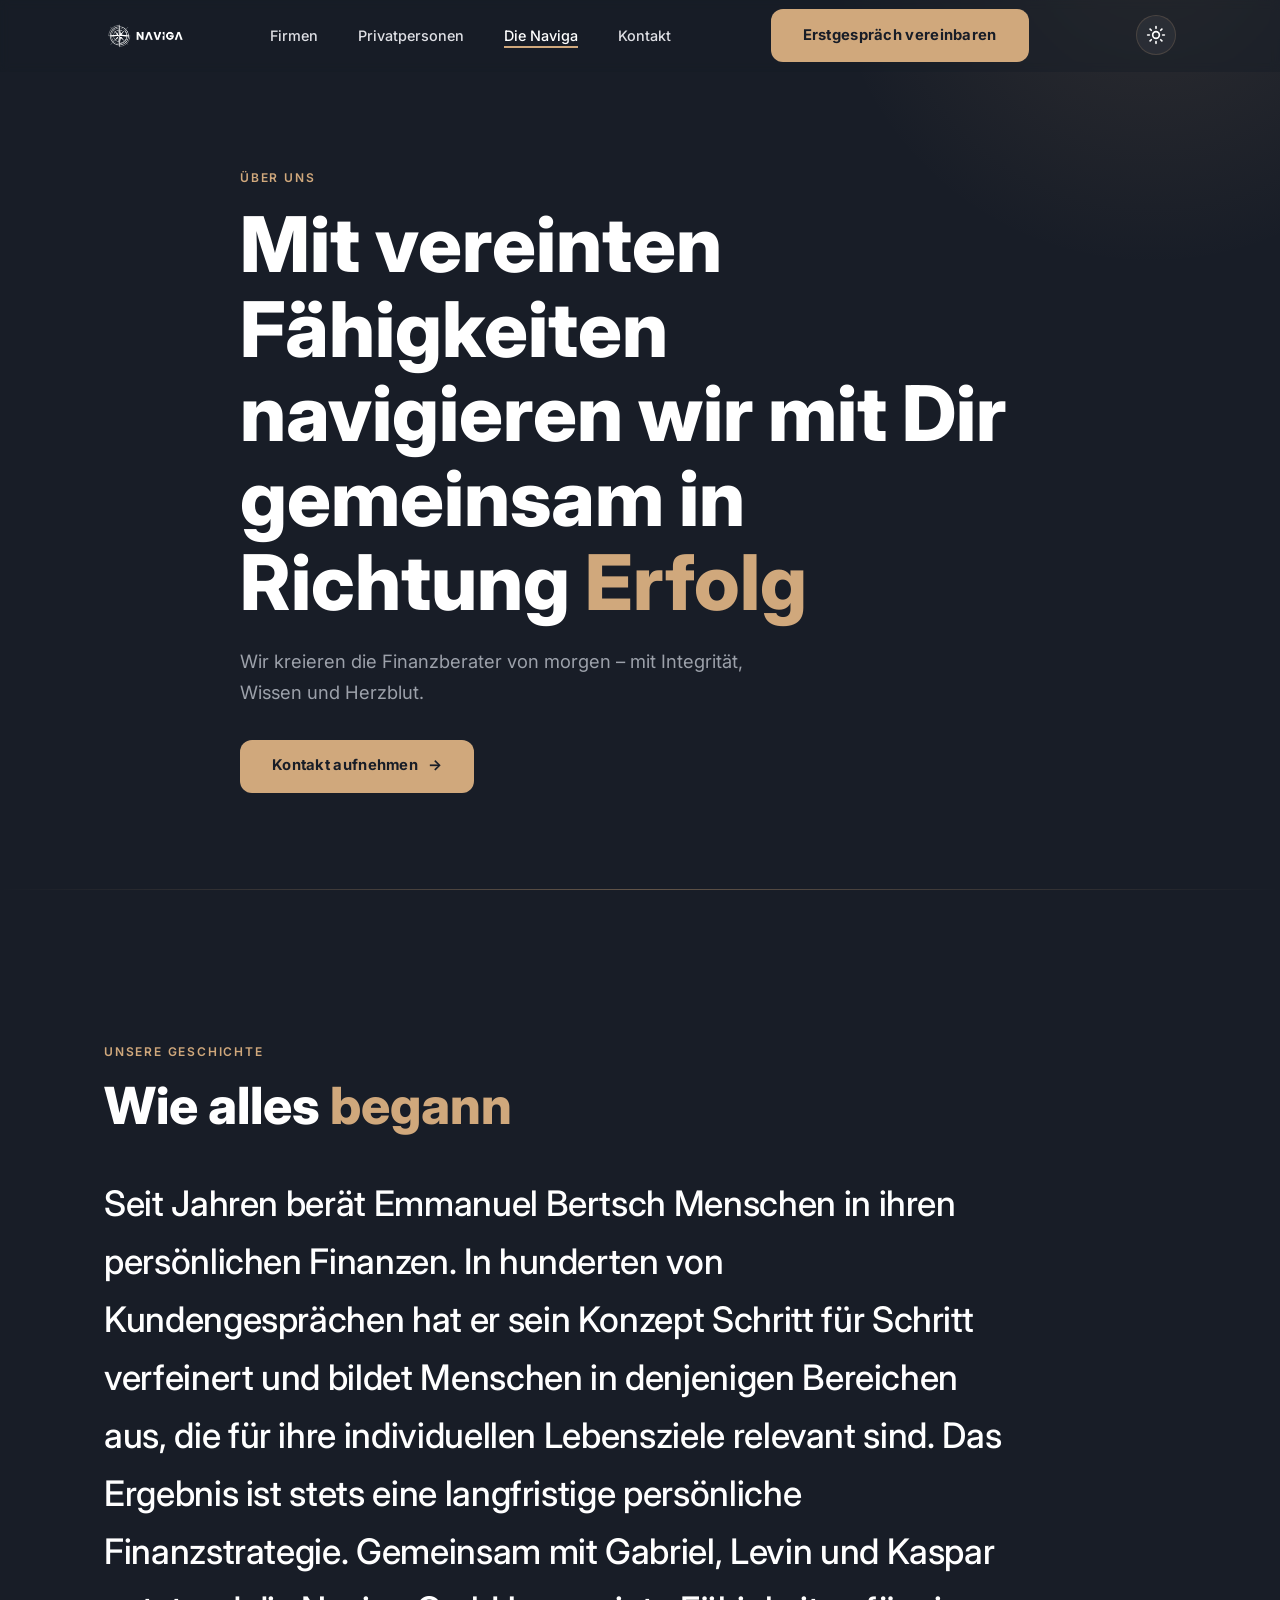
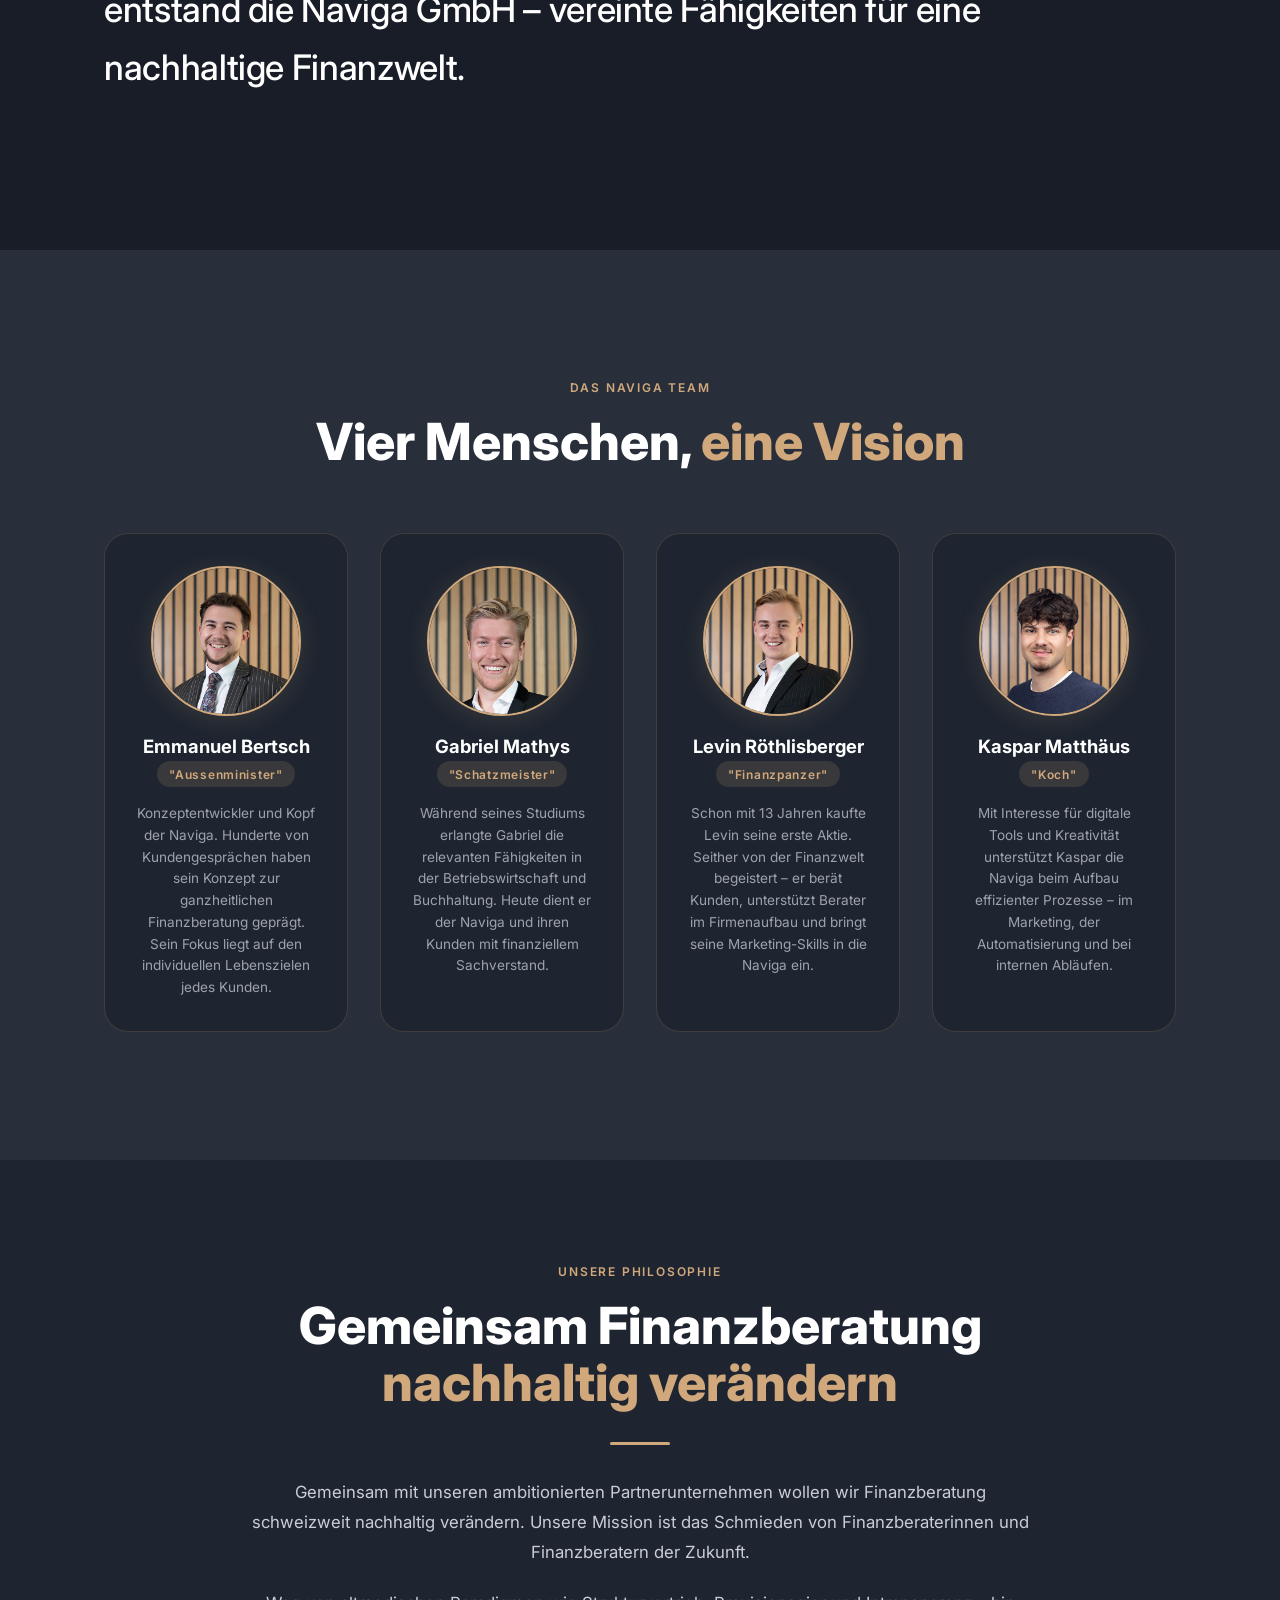
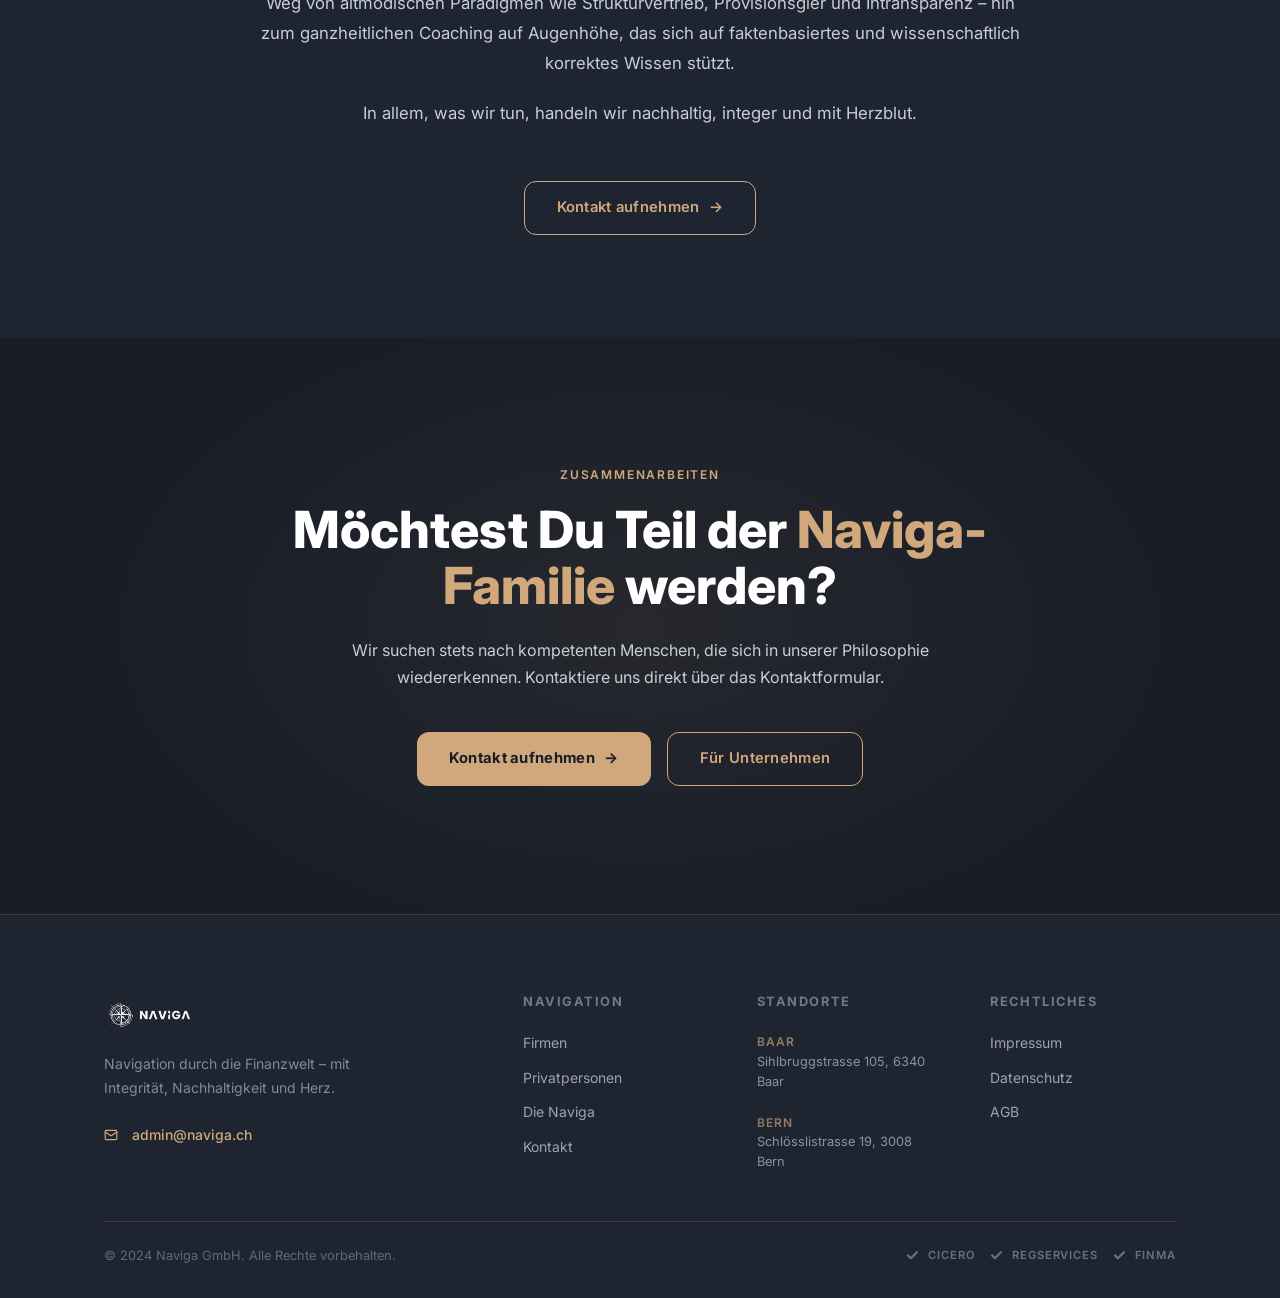
==== commit b4b9282c: "feat: dark-first theme logic with switchable Light Mode - Set Dark Mode (#282F3A) as the primary sit" ====
--- a/die-naviga.html
+++ b/die-naviga.html
@@ -66,7 +66,7 @@
       <div class="container">
         <div class="scroll-text-inner">
           <span class="eyebrow fade-up">Unsere Geschichte</span>
-          <h2 class="fade-up" style="color:var(--text-white);margin-bottom:2.5rem;transition-delay:0.1s">
+          <h2 class="fade-up" style="color:var(--text-main);margin-bottom:2.5rem;transition-delay:0.1s">
             Wie alles <span class="accent-word">begann</span>
           </h2>
           <p class="reveal-text">
@@ -77,11 +77,11 @@
     </section>
 
     <!-- TEAM SECTION -->
-    <section class="section-pad" style="background:var(--bg-primary);" aria-labelledby="teamTitle">
+    <section class="section-pad" style="background:var(--bg-main);" aria-labelledby="teamTitle">
       <div class="container">
         <div class="fade-up" style="text-align:center;margin-bottom:clamp(2.5rem,5vw,4rem)">
           <span class="eyebrow">Das Naviga Team</span>
-          <h2 id="teamTitle" style="color:var(--text-white)">Vier Menschen, <span class="accent-word">eine Vision</span></h2>
+          <h2 id="teamTitle" style="color:var(--text-main)">Vier Menschen, <span class="accent-word">eine Vision</span></h2>
         </div>
 
         <div class="team-grid stagger-children fade-up" style="transition-delay:0.15s">
--- a/css/style.css
+++ b/css/style.css
@@ -11,23 +11,23 @@
   --accent-dark:   #b8915f;
   --accent-light:  rgba(208, 168, 124, 0.15);
   
-  /* Theme-aware Variables (Default / Mixed Mode) */
+  /* Theme-aware Variables (DEFAULT: DARK MODE) */
   --bg-main:       #282F3A; /* primary dark navy */
   --bg-alt:        #1e2530; /* secondary dark */
   --bg-deep:       #181d27; /* darkest */
-  --bg-surface:    #f4f3ef; /* light beige sections */
-  --bg-card:       #ffffff; /* white cards */
+  --bg-surface:    #1e2530; /* dark alt navy */
+  --bg-card:       #1e2530; /* cards match alt dark */
   
   --text-main:     #ffffff; /* light text on dark */
   --text-alt:      #c8cdd6; /* muted light text */
-  --text-inverse:  #0d1117; /* dark text on light */
-  --text-body:     #3a3f4a; /* body text on light */
+  --text-inverse:  #ffffff; /* used for header/labels */
+  --text-body:     #c8cdd6; /* main paragraph text */
   
   --border-main:   rgba(208, 168, 124, 0.18);
-  --border-light:  rgba(0,0,0,0.08);
+  --border-light:  rgba(255, 255, 255, 0.08);
   
-  --shadow-main:   0 4px 32px rgba(0,0,0,0.12);
-  --shadow-heavy:  0 8px 48px rgba(0,0,0,0.3);
+  --shadow-main:   0 8px 40px rgba(0,0,0,0.4);
+  --shadow-heavy:  0 12px 60px rgba(0,0,0,0.6);
   
   --radius-sm:     6px;
   --radius-md:     12px;
@@ -37,21 +37,21 @@
   --nav-height:    72px;
 }
 
-/* 🌙 FULL DARK MODE OVERRIDES */
-[data-theme="dark"] {
-  --bg-main:       #181d27;
-  --bg-alt:        #0f131a;
-  --bg-deep:       #0a0d12;
-  --bg-surface:    #1e2530; /* turn beige into dark navy */
-  --bg-card:       #282F3A; /* dark cards */
+/* ☀️ LIGHT MODE OVERRIDES */
+[data-theme="light"] {
+  --bg-main:       #ffffff;
+  --bg-alt:        #f8f9fa;
+  --bg-deep:       #f4f3ef;
+  --bg-surface:    #f4f3ef; /* those light beige sections */
+  --bg-card:       #ffffff; /* white cards */
   
-  --text-main:     #ffffff;
-  --text-alt:      #a0a8b4;
-  --text-inverse:  #ffffff; /* text on light sections turns white */
-  --text-body:     #c8cdd6; /* body text turns light */
+  --text-main:     #0d1117;
+  --text-alt:      #4a5568;
+  --text-inverse:  #0d1117; /* text on those white/beige sections */
+  --text-body:     #3a3f4a; /* paragraph text turns dark */
   
-  --border-light:  rgba(255,255,255,0.08);
-  --shadow-main:   0 12px 40px rgba(0,0,0,0.4);
+  --border-light:  rgba(0,0,0,0.08);
+  --shadow-main:   0 4px 32px rgba(0,0,0,0.12);
 }
 
 /* 2. RESET & BASE */
@@ -240,15 +240,21 @@
 
 /* Logo image — replaces emoji icon.
    mix-blend-mode:multiply makes the white background
-   transparent on the dark nav. On light sections it
+   transparent on the light nav. On light sections it
    still looks perfect as-is. */
 .nav-logo-img {
   height: 40px;
   width: auto;
   display: block;
   object-fit: contain;
+  /* DEFAULT (DARK MODE): Invert dark logo to white */
+  filter: brightness(0) invert(1);
+  border-radius: 4px;
+}
+
+[data-theme="light"] .nav-logo-img {
+  filter: none; /* Show original dark logo on light background */
   mix-blend-mode: multiply;
-  border-radius: 4px;
 }
 
 /* Fallback icon (hidden when img present) */
@@ -293,21 +299,26 @@
   transition: transform 0.5s cubic-bezier(0.4, 0, 0.2, 1), opacity 0.3s;
 }
 
-[data-theme="dark"] .theme-toggle .sun {
-  transform: translateY(30px);
-  opacity: 0;
-}
-
-[data-theme="dark"] .theme-toggle .moon {
+/* Default (Dark Mode): Show SUN to switch to light */
+.theme-toggle .sun {
   transform: translateY(0);
   opacity: 1;
-  display: block !important;
-}
-
+}
 .theme-toggle .moon {
   transform: translateY(-30px);
   opacity: 0;
   display: none;
+}
+
+/* Light Mode: Show MOON to switch back to dark */
+[data-theme="light"] .theme-toggle .sun {
+  transform: translateY(30px);
+  opacity: 0;
+}
+[data-theme="light"] .theme-toggle .moon {
+  transform: translateY(0);
+  opacity: 1;
+  display: block !important;
 }
 
 /* Footer logo — Refined contrast.
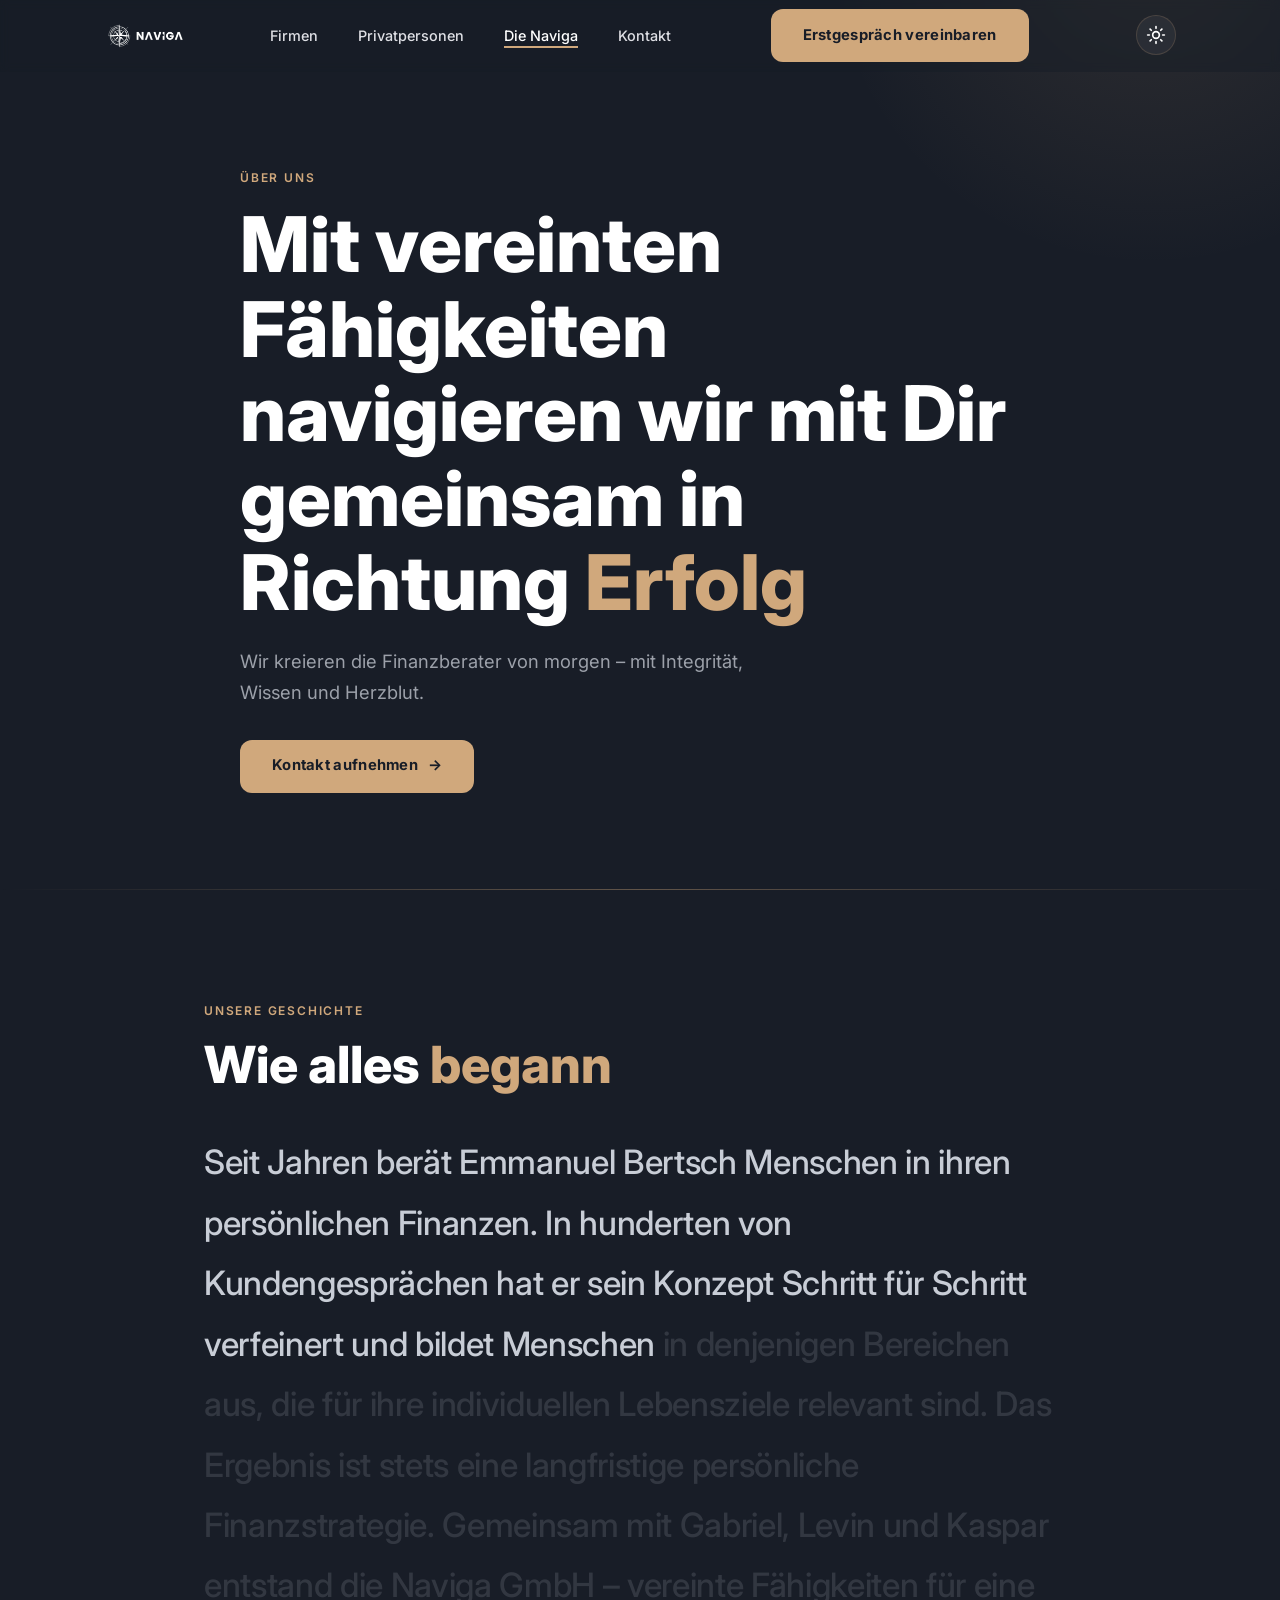
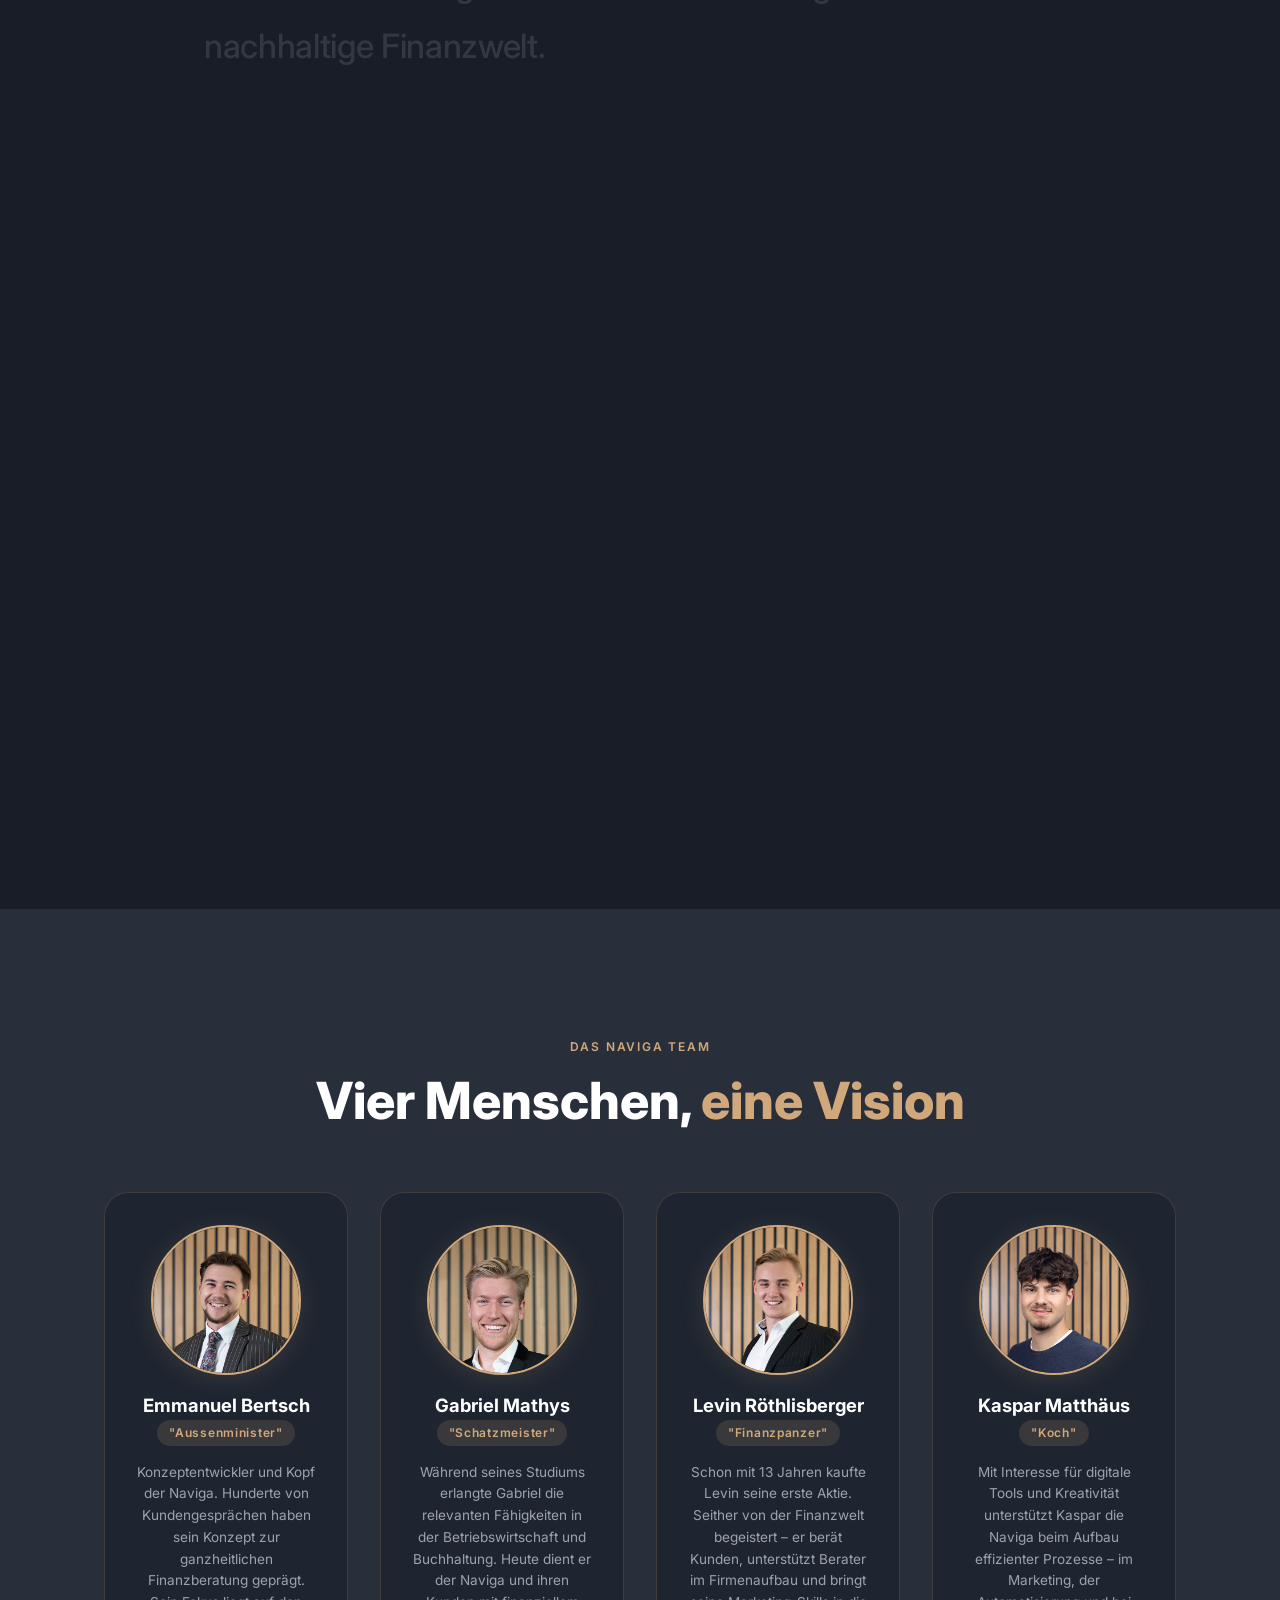
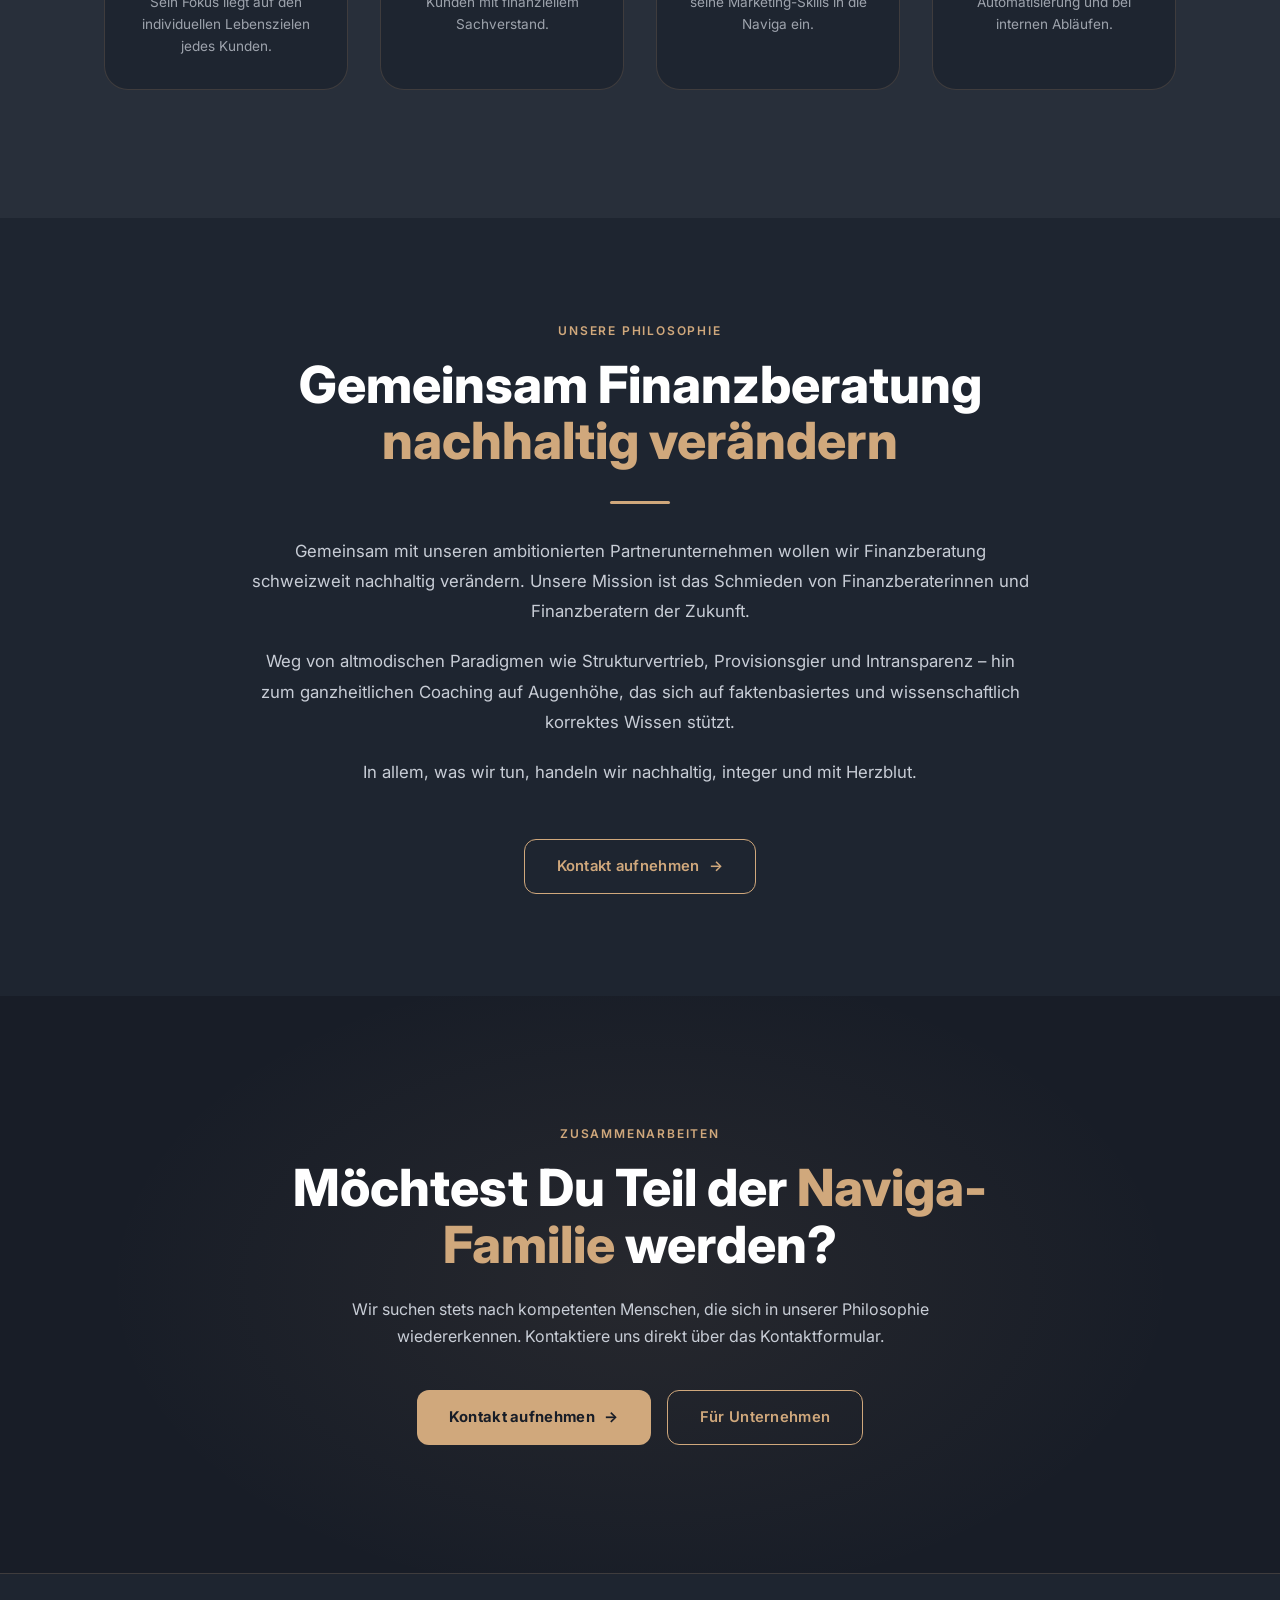
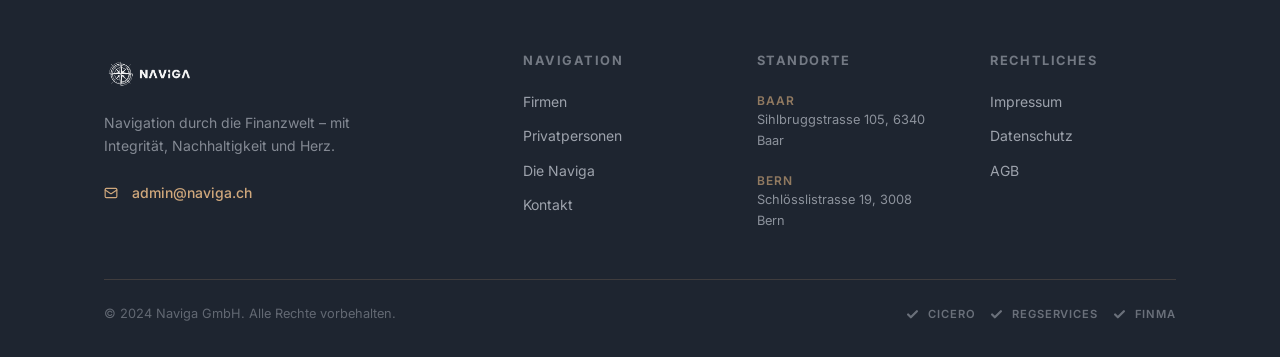
==== commit 48c5ea51: "feat: high-end sticky scroll-reveal experience - Refactored .scroll-text-section with 180vh scroll d" ====
--- a/die-naviga.html
+++ b/die-naviga.html
@@ -25,7 +25,7 @@
       <a href="kontakt.html" class="btn btn-primary nav-cta">Erstgespräch vereinbaren</a>
       <button class="theme-toggle" id="themeToggle" aria-label="Farbschema umschalten">
         <svg class="sun" width="20" height="20" viewBox="0 0 24 24" fill="none" stroke="currentColor" stroke-width="2" stroke-linecap="round" stroke-linejoin="round"><circle cx="12" cy="12" r="4"/><path d="M12 2v2"/><path d="M12 20v2"/><path d="m4.93 4.93 1.41 1.41"/><path d="m17.66 17.66 1.41 1.41"/><path d="M2 12h2"/><path d="M20 12h2"/><path d="m6.34 17.66-1.41 1.41"/><path d="m19.07 4.93-1.41 1.41"/></svg>
-        <svg class="moon" width="20" height="20" viewBox="0 0 24 24" fill="none" stroke="currentColor" stroke-width="2" stroke-linecap="round" stroke-linejoin="round"><path d="M12 3a6 6 0 0 0 9 9 9 9 0 1 1-9-9Z"/></svg>
+        <svg class="moon" width="20" height="20" viewBox="0 0 24 24" fill="none" stroke="currentColor" stroke-width="2" stroke-linecap="round" stroke-linejoin="round" style="display:none"><path d="M21 12.79A9 9 0 1 1 11.21 3 7 7 0 0 0 21 12.79z"></path></svg>
       </button>
       <button class="nav-burger" id="navBurger" aria-label="Menü öffnen"><span></span><span></span><span></span></button>
     </div>
--- a/css/style.css
+++ b/css/style.css
@@ -39,6 +39,8 @@
 
 /* ☀️ LIGHT MODE OVERRIDES */
 [data-theme="light"] {
+  --nav-bg:        rgba(255, 255, 255, 0.7);
+  --nav-bg-scroll: rgba(255, 255, 255, 0.92);
   --bg-main:       #ffffff;
   --bg-alt:        #f8f9fa;
   --bg-deep:       #f4f3ef;
@@ -168,7 +170,7 @@
 
 .btn-outline-dark {
   border: 1.5px solid rgba(0,0,0,0.25);
-  color: var(--text-inverse);
+  color: var(--text-inverse); /* Ensure this is used */
 }
 .btn-outline-dark:hover {
   border-color: var(--accent);
@@ -187,7 +189,7 @@
    but blue+gold get destroyed. invert makes everything a clean white mark. */
 .footer .nav-logo-img {
   height: 44px;
-  filter: brightness(0) invert(1);
+  filter: brightness(0) invert(1) !important;
   mix-blend-mode: normal;
   opacity: 0.9;
 }
@@ -205,13 +207,13 @@
   transition: background 0.4s ease, box-shadow 0.4s ease, border-bottom-color 0.4s;
   border-bottom: 1px solid transparent;
   /* Subtle dark band — makes white links readable on BOTH light and dark hero panels */
-  background: rgba(24, 29, 38, 0.45);
+  background: var(--nav-bg, rgba(24, 29, 38, 0.45));
   backdrop-filter: blur(4px);
   -webkit-backdrop-filter: blur(4px);
 }
 
 .nav.scrolled {
-  background: rgba(40, 47, 58, 0.92);
+  background: var(--nav-bg-scroll, rgba(40, 47, 58, 0.92));
   backdrop-filter: blur(16px);
   -webkit-backdrop-filter: blur(16px);
   box-shadow: 0 2px 40px rgba(0,0,0,0.2);
@@ -248,7 +250,7 @@
   display: block;
   object-fit: contain;
   /* DEFAULT (DARK MODE): Invert dark logo to white */
-  filter: brightness(0) invert(1);
+  filter: brightness(0) invert(1) !important;
   border-radius: 4px;
 }
 
@@ -295,37 +297,46 @@
   transform: translateY(-2px);
 }
 
+
+.theme-toggle {
+  position: relative;
+  overflow: hidden;
+}
 .theme-toggle svg {
+  position: absolute;
+  top: 50%;
+  left: 50%;
+  transform: translate(-50%, -50%);
   transition: transform 0.5s cubic-bezier(0.4, 0, 0.2, 1), opacity 0.3s;
 }
 
-/* Default (Dark Mode): Show SUN to switch to light */
+/* Default (Dark Mode): Sun visible */
 .theme-toggle .sun {
-  transform: translateY(0);
   opacity: 1;
+  transform: translate(-50%, -50%);
 }
 .theme-toggle .moon {
-  transform: translateY(-30px);
   opacity: 0;
-  display: none;
-}
-
-/* Light Mode: Show MOON to switch back to dark */
+  transform: translate(-50%, 150%);
+  display: block !important; /* Ensure it stays in DOM for transition */
+}
+
+/* Light Mode: Moon visible */
 [data-theme="light"] .theme-toggle .sun {
-  transform: translateY(30px);
   opacity: 0;
+  transform: translate(-50%, -150%);
 }
 [data-theme="light"] .theme-toggle .moon {
-  transform: translateY(0);
   opacity: 1;
-  display: block !important;
-}
+  transform: translate(-50%, -50%);
+}
+
 
 /* Footer logo — Refined contrast.
    In both modes, the footer is dark, so the logo must be white. */
 .footer .nav-logo-img {
   height: 44px;
-  filter: brightness(0) invert(1);
+  filter: brightness(0) invert(1) !important;
   mix-blend-mode: normal;
   opacity: 0.95;
   transition: opacity 0.3s;
@@ -444,7 +455,7 @@
 .hero-title {
   font-size: clamp(2rem, 4.5vw, 4.2rem);
   font-weight: 900;
-  color: var(--text-inverse);
+  color: var(--text-inverse); /* Ensure this is used */
   line-height: 1.05;
   margin-bottom: 1.5rem;
   letter-spacing: -0.02em;
@@ -487,6 +498,7 @@
 
 /* Hero right — gradient blob */
 .hero-right {
+  background: var(--bg-main);
   position: relative;
   background: var(--bg-main);
   overflow: hidden;
@@ -542,13 +554,13 @@
 }
 
 /* =============================================
-   8. SCROLL-TEXT SECTION (word reveal)
+   8. SCROLL-TEXT SECTION (High-End Sticky Reveal)
    ============================================= */
 .scroll-text-section {
   background: var(--bg-deep);
-  padding: clamp(5rem, 12vw, 10rem) 0;
-  position: relative;
-  overflow: hidden;
+  min-height: 180vh; /* Scroll depth for animation */
+  position: relative;
+  padding: 0; /* Sticky inner handles padding */
 }
 
 .scroll-text-section::before {
@@ -558,17 +570,26 @@
   height: 1px;
   background: linear-gradient(90deg, transparent, var(--accent), transparent);
   opacity: 0.4;
+  z-index: 5;
 }
 
 .scroll-text-inner {
-  max-width: 900px;
+  position: sticky;
+  top: 0;
+  height: 100vh;
+  max-width: 1000px;
+  margin: 0 auto;
+  padding: 0 clamp(1.5rem, 5vw, 4rem);
+  display: flex;
+  flex-direction: column;
+  justify-content: center;
 }
 
 .scroll-pain-points {
   display: flex;
   flex-wrap: wrap;
   gap: 1rem;
-  margin-bottom: 3rem;
+  margin-bottom: 2.5rem;
 }
 
 .pain-tag {
@@ -576,12 +597,16 @@
   align-items: center;
   gap: 0.5rem;
   background: rgba(255,255,255,0.05);
-  border: 1px solid rgba(255,255,255,0.1);
+  border: 1px solid var(--border-light);
   border-radius: 100px;
   padding: 0.5rem 1.2rem;
   font-size: 0.85rem;
   color: var(--text-alt);
 }
+[data-theme="light"] .pain-tag {
+  background: rgba(13, 17, 23, 0.05);
+}
+
 .pain-tag .x-icon {
   color: #e06060;
   font-weight: 700;
@@ -589,23 +614,30 @@
 }
 
 .reveal-text {
-  font-size: clamp(1.4rem, 3vw, 2.2rem);
+  font-size: clamp(1.4rem, 2.8vw, 2.1rem);
   font-weight: 500;
-  line-height: 1.65;
+  line-height: 1.8; /* Increased for editorial quality */
   letter-spacing: -0.01em;
-  color: var(--text-muted);
+  color: var(--text-alt);
 }
 
 .reveal-word {
   display: inline;
-  /* UI/UX Pro Max §7: 150–300ms for micro-interactions */
-  transition: color 0.25s ease, opacity 0.25s ease;
-  opacity: 0.12;
-}
-/* Fully lit: white at opacity:1 = contrast ratio ~9.5:1 (WCAG AAA) */
-.reveal-word.lit { color: #ffffff; opacity: 1; }
-/* Accent: #D0A87C at opacity:1 on #181d27 = ~6.8:1 (WCAG AA) */
-.reveal-word.accent-lit { color: var(--accent); opacity: 1; }
+  /* UI/UX Pro Max: slightly longer for luxury feel */
+  transition: color 0.35s ease, opacity 0.35s ease, transform 0.35s ease;
+  opacity: 0.15;
+  transform: translateY(2px);
+}
+.reveal-word.lit { 
+  color: var(--text-main); 
+  opacity: 1; 
+  transform: translateY(0);
+}
+.reveal-word.accent-lit { 
+  color: var(--accent); 
+  opacity: 1; 
+  transform: translateY(0);
+}
 
 /* =============================================
    9. SPLIT CONTENT SECTION
@@ -838,7 +870,7 @@
 }
 
 .services-header h2 {
-  color: var(--text-inverse);
+  color: var(--text-inverse); /* Ensure this is used */
   max-width: 640px;
 }
 .services-header .eyebrow { color: var(--accent-dark); }
@@ -886,7 +918,7 @@
 }
 
 .service-card h3 {
-  color: var(--text-inverse);
+  color: var(--text-inverse); /* Ensure this is used */
   margin-bottom: 0.75rem;
   font-size: 1.4rem;
 }
@@ -988,7 +1020,7 @@
   margin-bottom: 3rem;
 }
 
-.testimonials-header h2 { color: var(--text-inverse); }
+.testimonials-header h2 { color: var(--text-inverse); /* Ensure this is used */ }
 .testimonials-header .eyebrow { color: var(--accent-dark); }
 
 .carousel-wrap {
@@ -1025,7 +1057,7 @@
 
 .testimonial-text {
   font-size: clamp(1rem, 2vw, 1.2rem);
-  color: var(--text-inverse);
+  color: var(--text-inverse); /* Ensure this is used */
   line-height: 1.75;
   font-style: italic;
   margin-bottom: 2rem;
@@ -1054,7 +1086,7 @@
 
 .testimonial-name {
   font-weight: 700;
-  color: var(--text-inverse);
+  color: var(--text-inverse); /* Ensure this is used */
   font-size: 0.95rem;
 }
 
@@ -1101,7 +1133,7 @@
   border-radius: 50%;
   border: 1.5px solid var(--border-light);
   background: var(--bg-card);
-  color: var(--text-inverse);
+  color: var(--text-inverse); /* Ensure this is used */
   display: flex;
   align-items: center;
   justify-content: center;
@@ -1120,9 +1152,10 @@
    14. FOOTER
    ============================================= */
 .footer {
-  background: var(--bg-alt);
+  background: #1e2530; /* Always dark navy for premium contrast */
   border-top: 1px solid var(--border-main);
   padding: clamp(3rem, 6vw, 5rem) 0 2rem;
+  color: #ffffff; /* Ensure text in footer is always light */
 }
 
 .footer-grid {
@@ -1640,6 +1673,7 @@
     min-height: auto;
   }
   .hero-right {
+  background: var(--bg-main);
     min-height: 40vh;
     order: -1;
   }
@@ -1671,3 +1705,55 @@
   .carousel-controls { flex-direction: column; gap: 1rem; }
   .subpage-hero h1 { font-size: clamp(1.8rem, 7vw, 3rem); }
 }
+
+/* Theme Polish */
+[data-theme="light"] .hero-subtitle,
+[data-theme="light"] .footer-desc,
+[data-theme="light"] .location-card p,
+[data-theme="light"] p {
+  opacity: 0.9 !important;
+  color: var(--text-body);
+}
+
+[data-theme="light"] .eyebrow {
+  opacity: 1 !important;
+  color: var(--accent-dark);
+}
+
+/* Fix for the "Scroll" text reveal in Light Mode */
+[data-theme="light"] .reveal-word {
+  color: rgba(13, 17, 23, 0.2); /* very light dark instead of very light white */
+}
+[data-theme="light"] .reveal-word.lit {
+  color: var(--text-main) !important;
+  opacity: 1 !important;
+}
+
+/* Increase contrast for the navigation logo in both modes */
+.nav-logo-img {
+  filter: brightness(0) invert(1) contrast(2) !important; /* Forces pure high-contrast white */
+}
+[data-theme="light"] .nav-logo-img {
+  filter: none !important; /* Standard dark logo on light */
+}
+
+
+/* Scrolled Nav Logo Contrast */
+[data-theme="light"] .nav.scrolled .nav-logo-img {
+  filter: brightness(0) invert(1) !important;
+}
+
+
+/* Visual Centering Overrides */
+.theme-toggle .sun {
+  transform: translate(-50%, -50%);
+}
+.theme-toggle .moon {
+  /* Shifted slightly to the right (-46% instead of -50%) for optical balance */
+  transform: translate(-46%, -50%);
+}
+
+/* Ensure Light Mode transition respects the visual shift */
+[data-theme="light"] .theme-toggle .moon {
+  transform: translate(-46%, -50%) !important;
+}
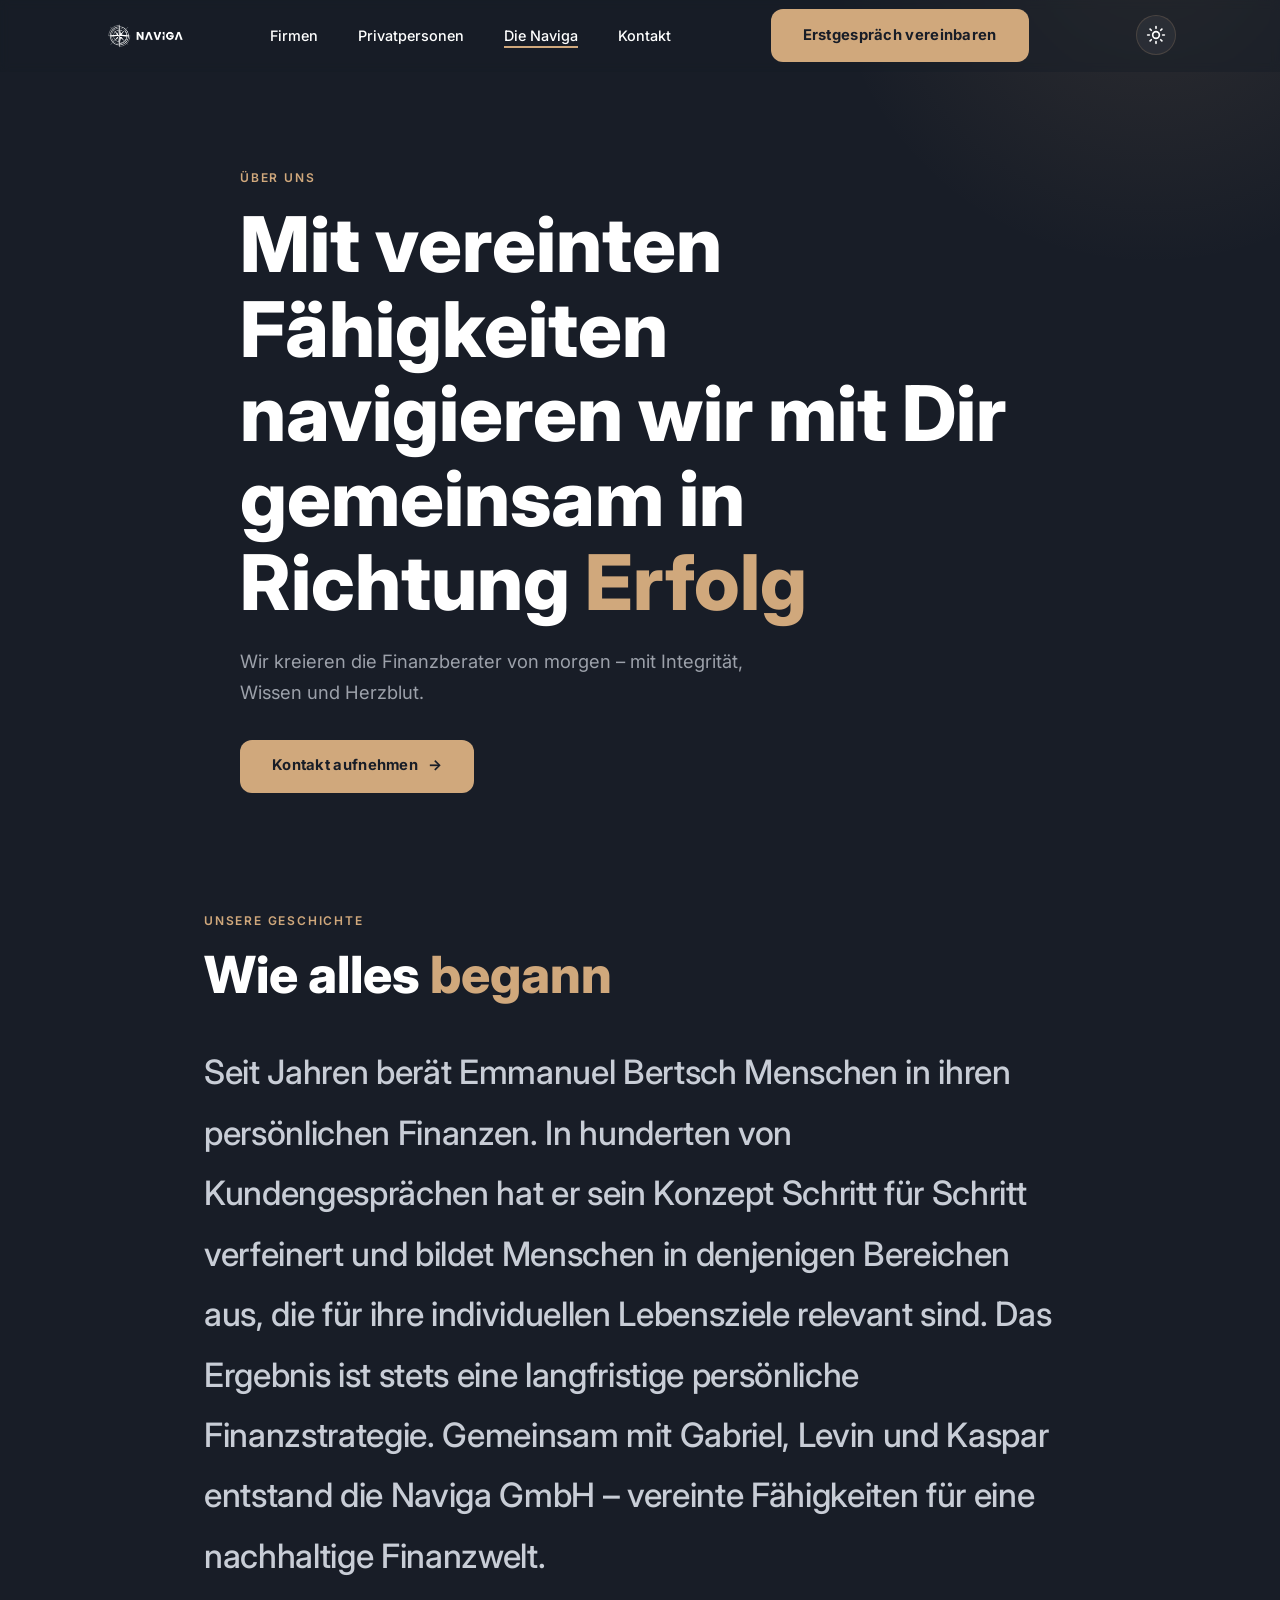
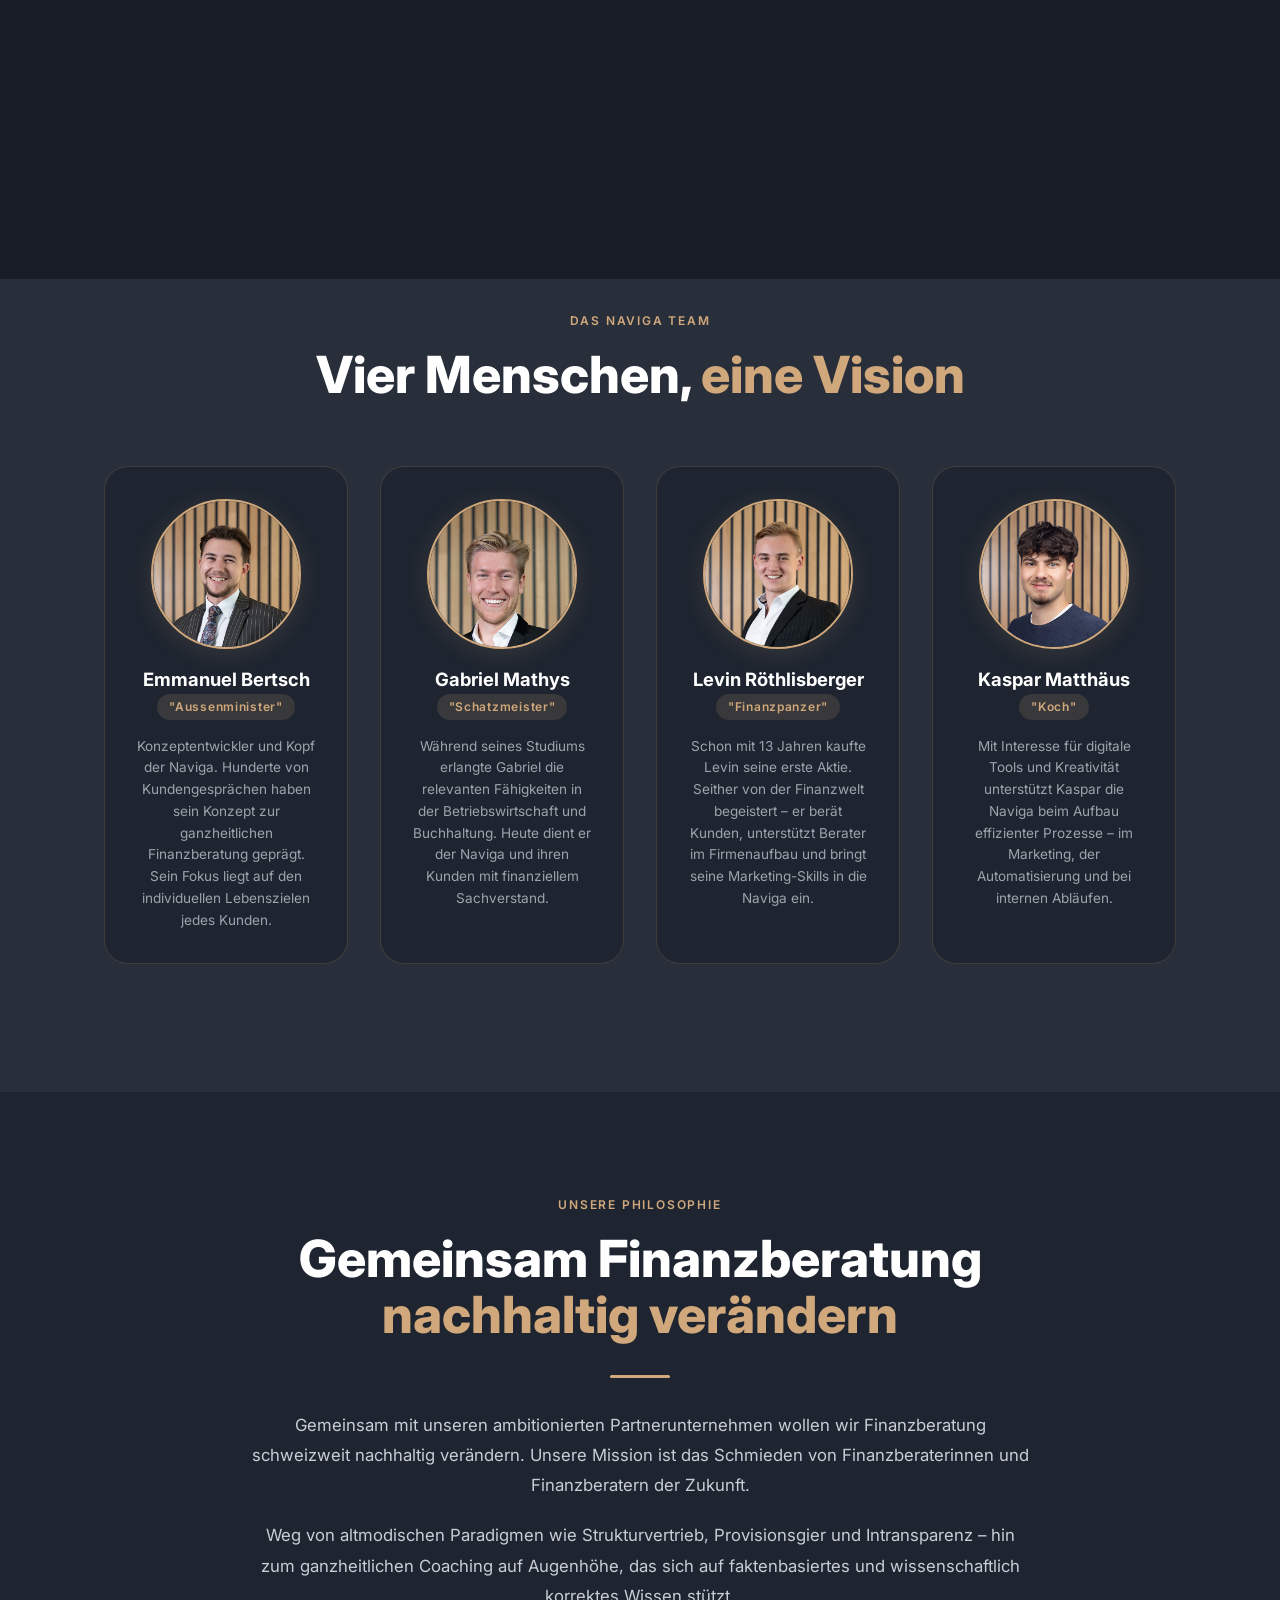
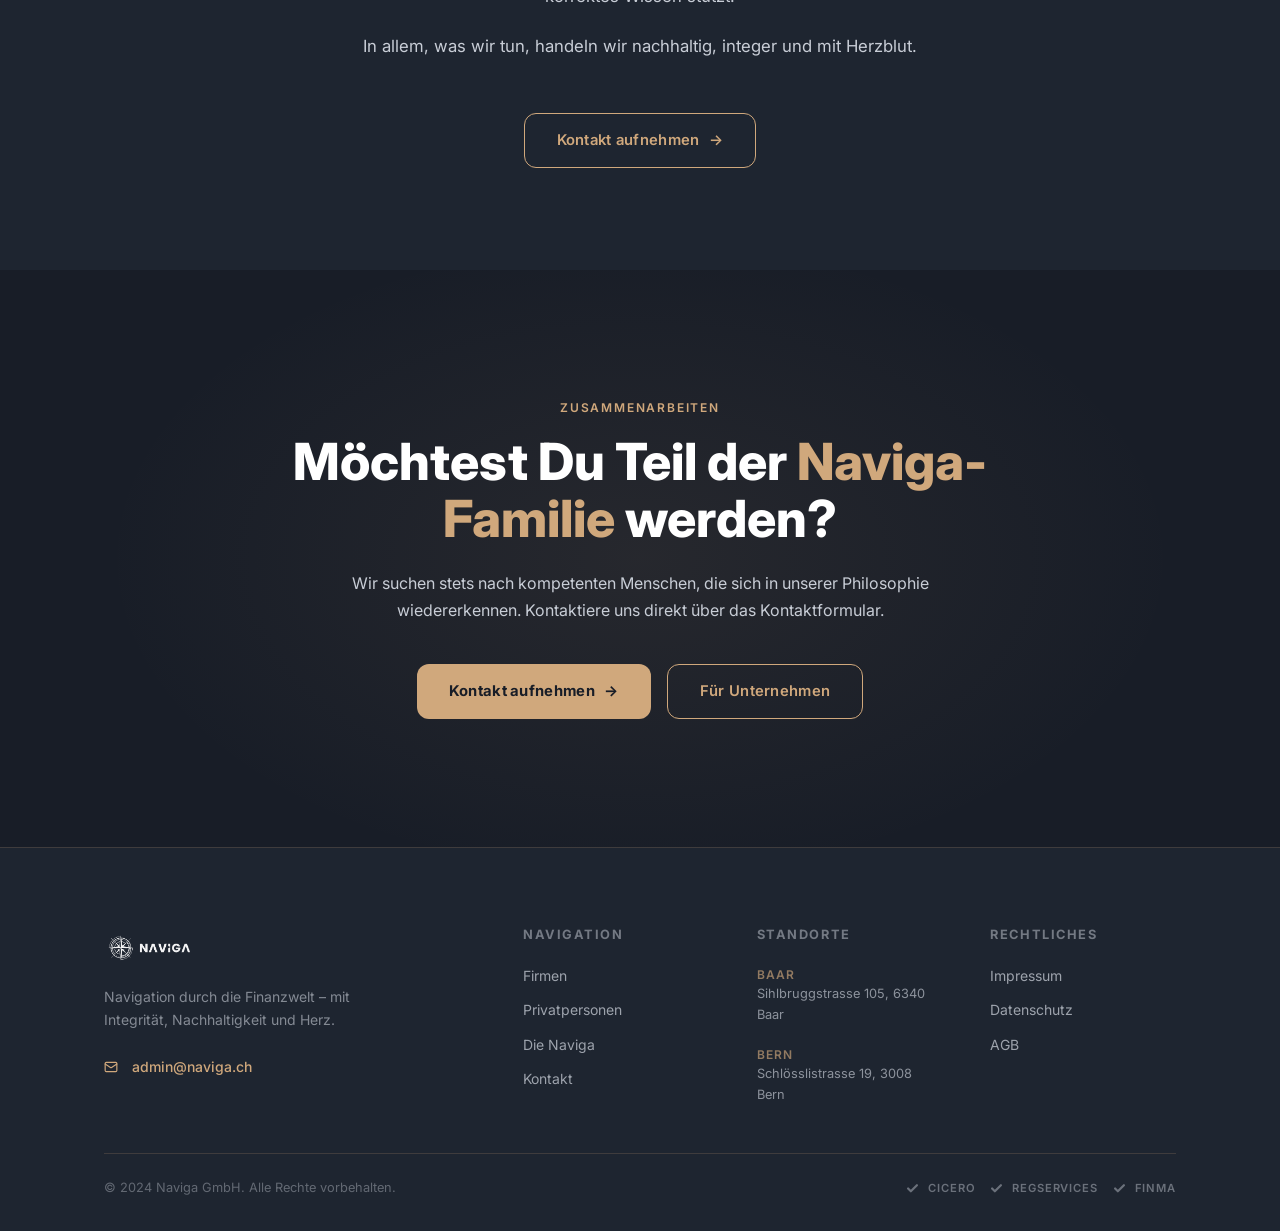
==== commit 22661483: "feat: nordic aesthetic background integration - Defined .nordic-bg system with theme-aware desaturat" ====
--- a/die-naviga.html
+++ b/die-naviga.html
@@ -62,7 +62,7 @@
     </section>
 
     <!-- GESCHICHTE: SCROLL TEXT -->
-    <section class="scroll-text-section">
+    <section class="scroll-text-section nordic-bg-ship">
       <div class="container">
         <div class="scroll-text-inner">
           <span class="eyebrow fade-up">Unsere Geschichte</span>
--- a/css/style.css
+++ b/css/style.css
@@ -42,18 +42,32 @@
   --nav-bg:        rgba(255, 255, 255, 0.7);
   --nav-bg-scroll: rgba(255, 255, 255, 0.92);
   --bg-main:       #ffffff;
-  --bg-alt:        #f8f9fa;
-  --bg-deep:       #f4f3ef;
-  --bg-surface:    #f4f3ef; /* those light beige sections */
+  --bg-alt:        #f4f3ef; /* those light beige sections */
+  --bg-deep:       #ededec; /* darker beige */
+  --bg-surface:    #f4f3ef; 
   --bg-card:       #ffffff; /* white cards */
   
   --text-main:     #0d1117;
   --text-alt:      #4a5568;
-  --text-inverse:  #0d1117; /* text on those white/beige sections */
-  --text-body:     #3a3f4a; /* paragraph text turns dark */
+  --text-inverse:  #0d1117; 
+  --text-body:     #3a3f4a; 
   
-  --border-light:  rgba(0,0,0,0.08);
-  --shadow-main:   0 4px 32px rgba(0,0,0,0.12);
+  --border-light:  rgba(0,0,0,0.1);
+  --shadow-main:   0 10px 40px rgba(0,0,0,0.06);
+  --shadow-heavy:  0 15px 50px rgba(0,0,0,0.1);
+}
+
+/* UI/UX Pro Max: Premium Card surfaces in Light Mode */
+[data-theme="light"] .team-card,
+[data-theme="light"] .service-card,
+[data-theme="light"] .feature-card {
+  background: #ffffff;
+  border: 1px solid rgba(0,0,0,0.06);
+  box-shadow: var(--shadow-main);
+}
+[data-theme="light"] .team-card:hover {
+  box-shadow: var(--shadow-heavy);
+  border-color: var(--accent);
 }
 
 /* 2. RESET & BASE */
@@ -352,7 +366,7 @@
 .nav-links a {
   font-size: 0.9rem;
   font-weight: 500;
-  color: rgba(240, 240, 245, 0.92); /* bright white — readable on both panels */
+  color: var(--text-main);
   transition: color 0.2s;
   position: relative;
   padding-bottom: 2px;
@@ -432,7 +446,7 @@
    7. HERO SECTION
    ============================================= */
 .hero {
-  min-height: 100vh;
+  min-height: 110vh;
   display: grid;
   grid-template-columns: 1fr 1fr;
   position: relative;
@@ -558,7 +572,7 @@
    ============================================= */
 .scroll-text-section {
   background: var(--bg-deep);
-  min-height: 180vh; /* Scroll depth for animation */
+  min-height: 110vh; /* Scroll depth for animation */
   position: relative;
   padding: 0; /* Sticky inner handles padding */
 }
@@ -576,7 +590,8 @@
 .scroll-text-inner {
   position: sticky;
   top: 0;
-  height: 100vh;
+  height: 80vh;
+  top: 10vh;
   max-width: 1000px;
   margin: 0 auto;
   padding: 0 clamp(1.5rem, 5vw, 4rem);
@@ -1152,10 +1167,10 @@
    14. FOOTER
    ============================================= */
 .footer {
-  background: #1e2530; /* Always dark navy for premium contrast */
+  background: var(--bg-alt);
   border-top: 1px solid var(--border-main);
   padding: clamp(3rem, 6vw, 5rem) 0 2rem;
-  color: #ffffff; /* Ensure text in footer is always light */
+  color: var(--text-main);
 }
 
 .footer-grid {
@@ -1733,15 +1748,11 @@
 .nav-logo-img {
   filter: brightness(0) invert(1) contrast(2) !important; /* Forces pure high-contrast white */
 }
-[data-theme="light"] .nav-logo-img {
-  filter: none !important; /* Standard dark logo on light */
-}
+[data-theme="light"] .nav-logo-img { filter: none !important; opacity: 1 !important; mix-blend-mode: multiply !important; }
 
 
 /* Scrolled Nav Logo Contrast */
-[data-theme="light"] .nav.scrolled .nav-logo-img {
-  filter: brightness(0) invert(1) !important;
-}
+[data-theme="light"] .nav.scrolled .nav-logo-img { filter: none !important; opacity: 1 !important; }
 
 
 /* Visual Centering Overrides */
@@ -1757,3 +1768,98 @@
 [data-theme="light"] .theme-toggle .moon {
   transform: translate(-46%, -50%) !important;
 }
+
+[data-theme="light"] .reveal-word.accent-lit { color: #b8915f !important; opacity: 1 !important; }
+/* Tighten gap between reveal and next content */
+.scroll-text-section + section { padding-top: 2rem !important; }
+
+/* Light Mode Form Contrast */
+[data-theme="light"] .form-group input,
+[data-theme="light"] .form-group textarea {
+  background: #f8f9fa !important;
+  border: 1.5px solid rgba(0,0,0,0.1) !important;
+  color: #0d1117 !important;
+}
+[data-theme="light"] .form-group input::placeholder,
+[data-theme="light"] .form-group textarea::placeholder {
+  color: #718096 !important;
+}
+[data-theme="light"] .form-group label {
+  color: #4a5568 !important;
+}
+[data-theme="light"] .form-group input:focus,
+[data-theme="light"] .form-group textarea:focus {
+  background: #ffffff !important;
+  border-color: var(--accent) !important;
+}
+
+
+/* Footer Logo Contrast */
+.footer .nav-logo-img {
+  filter: brightness(0) invert(1); /* DEFAULT (DARK MODE) */
+}
+[data-theme="light"] .footer .nav-logo-img {
+  filter: none !important; /* DARK LOGO IN LIGHT MODE */
+  mix-blend-mode: multiply;
+}
+
+
+[data-theme="light"] .footer-links a,
+[data-theme="light"] .footer-desc {
+  color: var(--text-body) !important;
+}
+[data-theme="light"] .footer-col h4 {
+  color: var(--text-main) !important;
+}
+
+
+/* =============================================
+   12. NORDIC BACKGROUND SYSTEM
+   ============================================= */
+.nordic-bg-stars, .nordic-bg-boat, .nordic-bg-mast, .nordic-bg-ship {
+  position: relative;
+  overflow: hidden;
+}
+
+.nordic-bg-stars::before, .nordic-bg-boat::before, .nordic-bg-mast::before, .nordic-bg-ship::before {
+  content: '';
+  position: absolute;
+  top: 0; left: 0; right: 0; bottom: 0;
+  background-size: cover;
+  background-position: center;
+  background-repeat: no-repeat;
+  pointer-events: none;
+  z-index: 0;
+  /* UI/UX Pro Max: Extreme subtlety for Nordic branding */
+  filter: saturate(0) brightness(0.8) contrast(1.1);
+  opacity: 0.07;
+  transition: opacity 0.5s ease;
+}
+
+/* Specific Assets */
+.nordic-bg-stars::before { background-image: url('../media__1775568181380.png'); } /* Night Sky */
+.nordic-bg-boat::before  { background-image: url('../media__1775568191846.png'); } /* Boat Above */
+.nordic-bg-mast::before  { background-image: url('../media__1775568213693.png'); } /* Sail Mast */
+.nordic-bg-ship::before  { background-image: url('../media__1775568409792.png'); } /* catamaran */
+
+/* Theme Overrides for Watermark Visibility */
+[data-theme="light"] .nordic-bg-stars::before,
+[data-theme="light"] .nordic-bg-boat::before,
+[data-theme="light"] .nordic-bg-mast::before,
+[data-theme="light"] .nordic-bg-ship::before {
+  opacity: 0.12; /* Slightly more visible on light for better 'Nordic' feel */
+  filter: saturate(0) brightness(0.2) contrast(0.8);
+}
+
+/* Content isolation */
+.nordic-bg-stars > *, .nordic-bg-boat > *, .nordic-bg-mast > *, .nordic-bg-ship > * {
+  position: relative;
+  z-index: 1;
+}
+
+/* Parallax Effect (Desktop only for performance) */
+@media (min-width: 1024px) {
+  .nordic-bg-stars::before, .nordic-bg-boat::before, .nordic-bg-mast::before, .nordic-bg-ship::before {
+    background-attachment: fixed;
+  }
+}
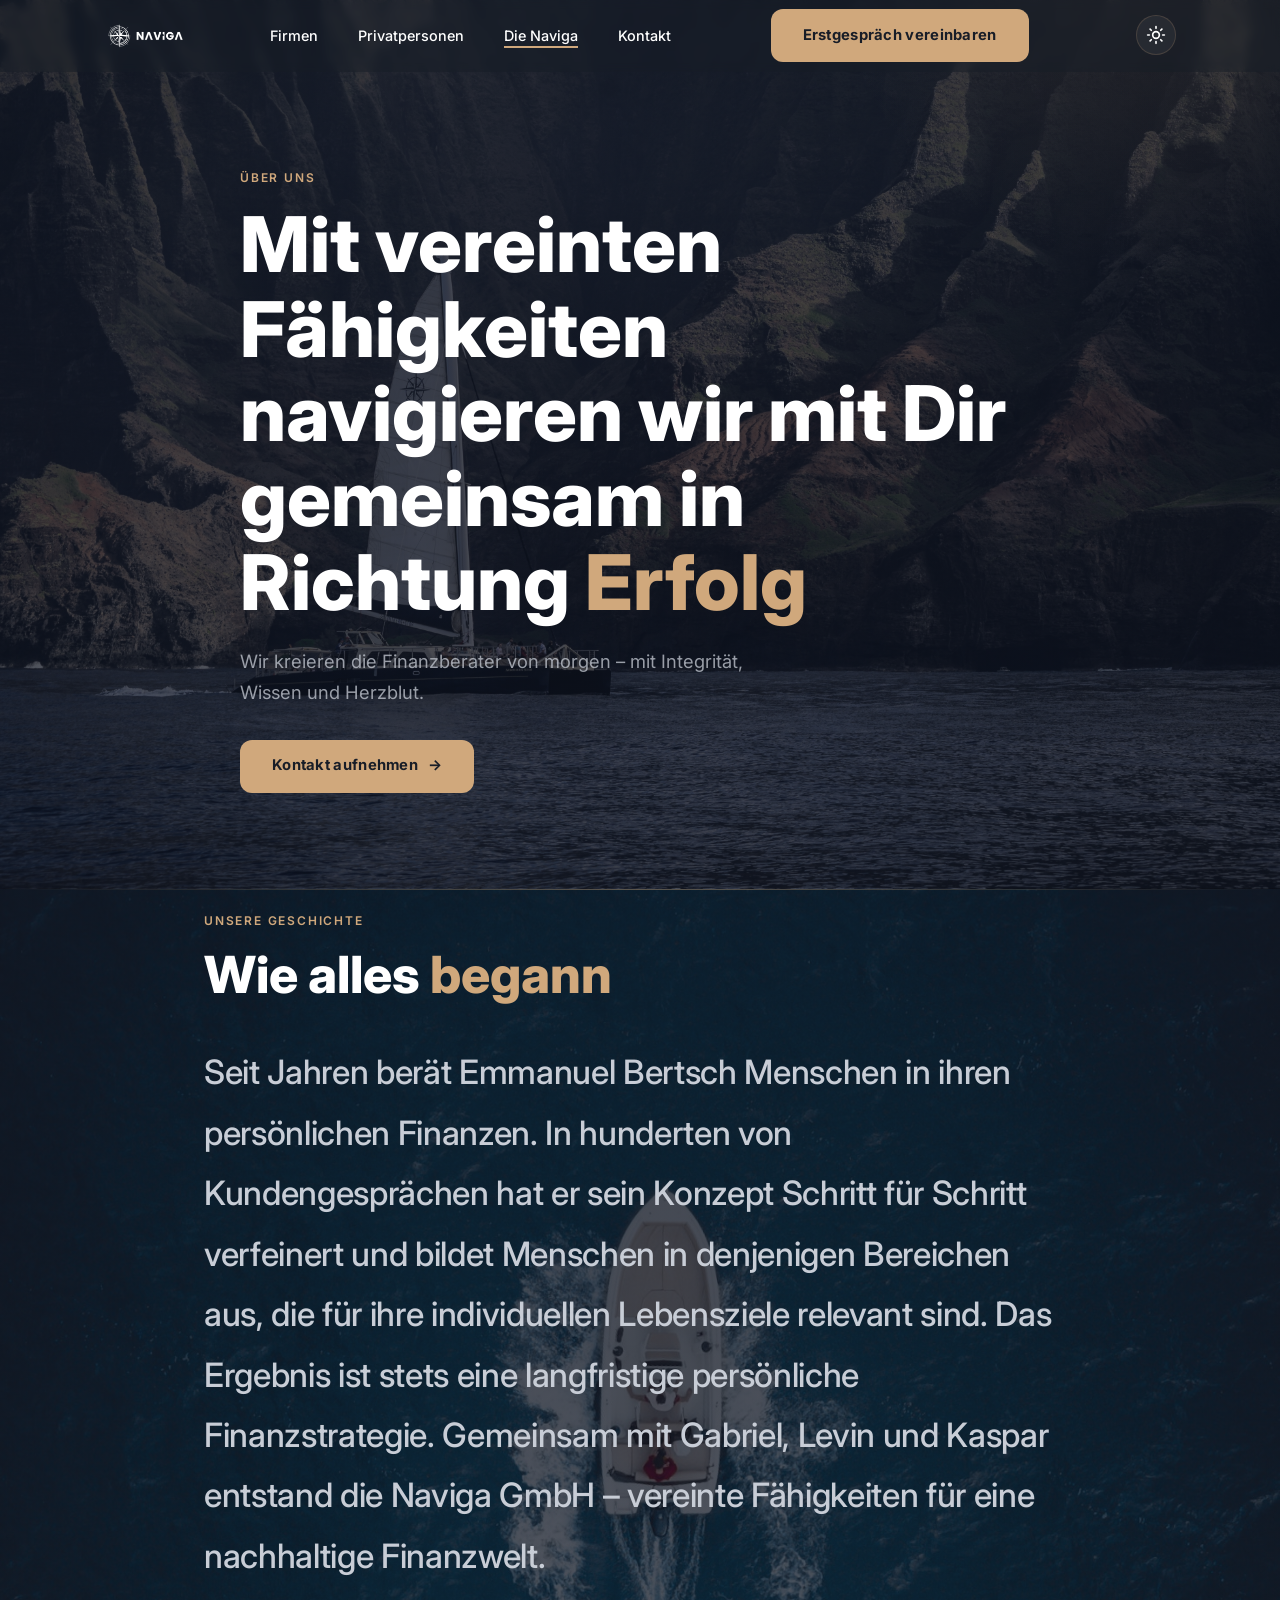
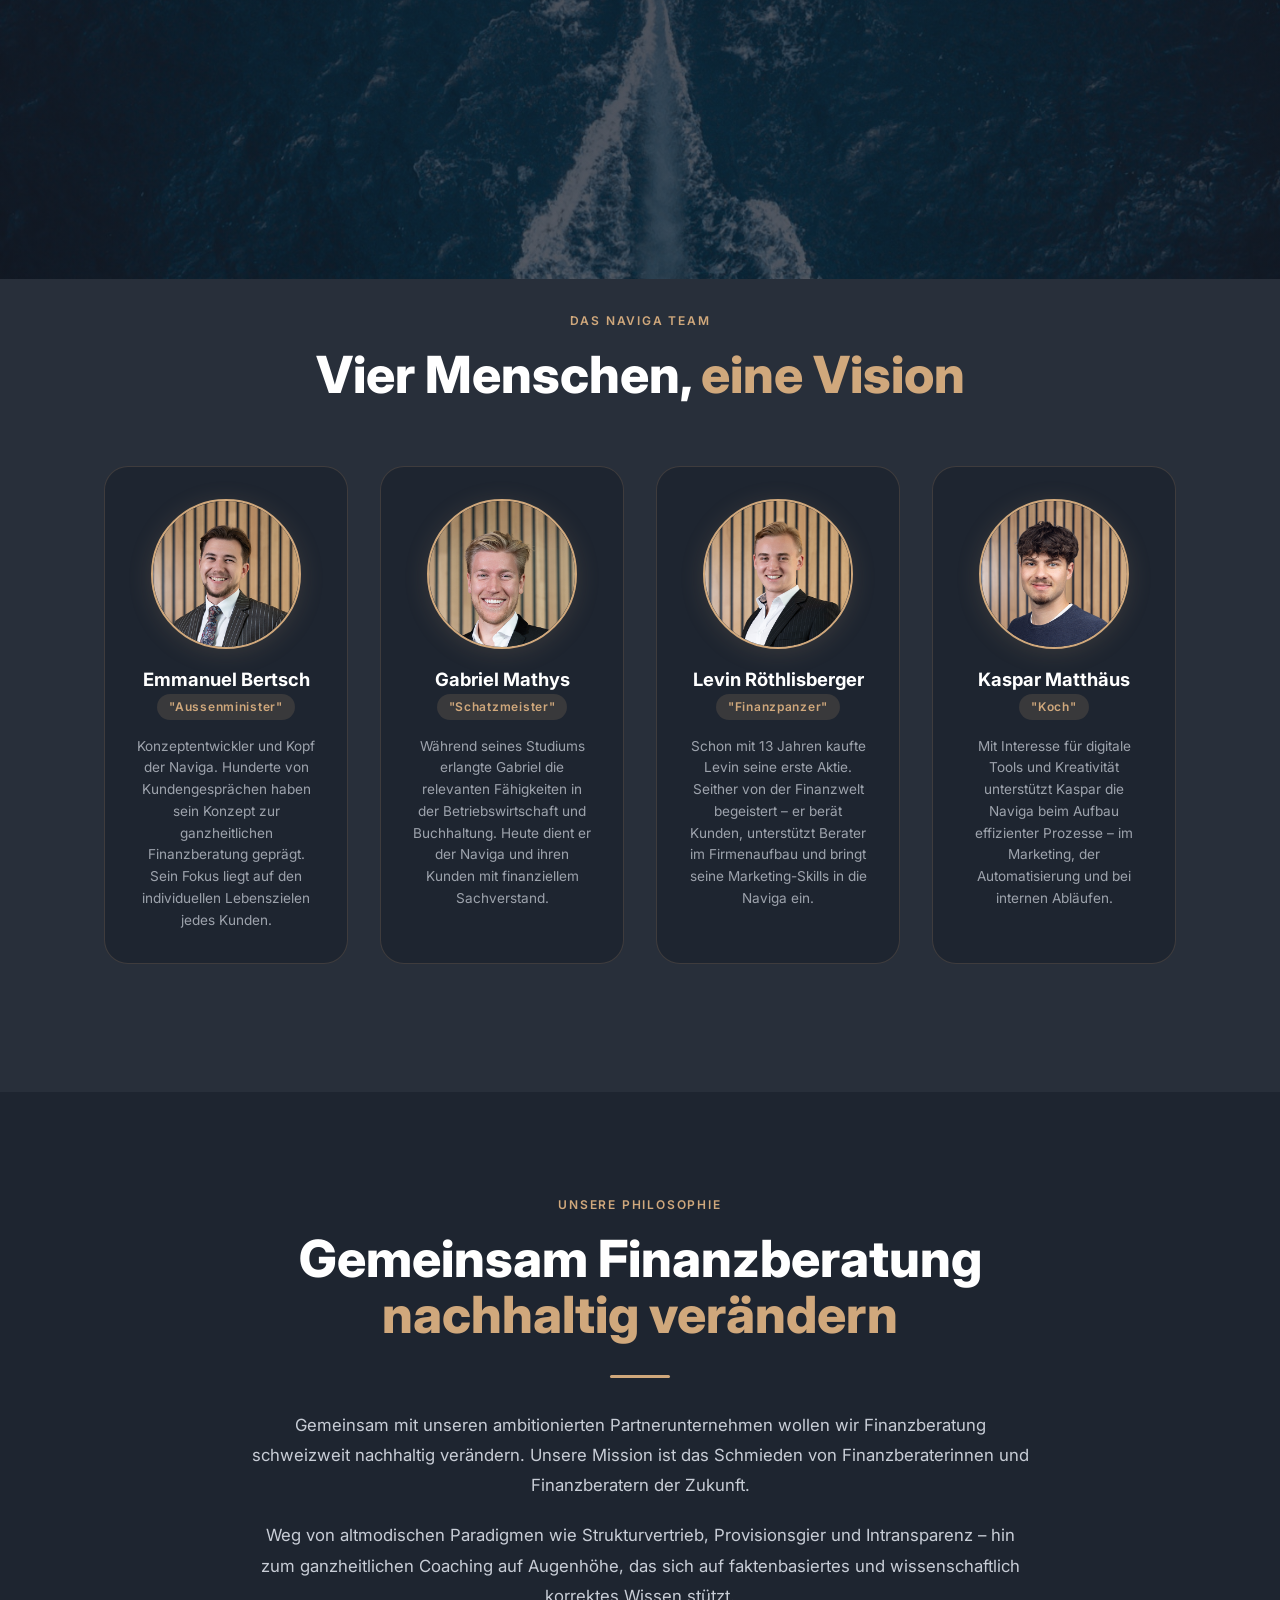
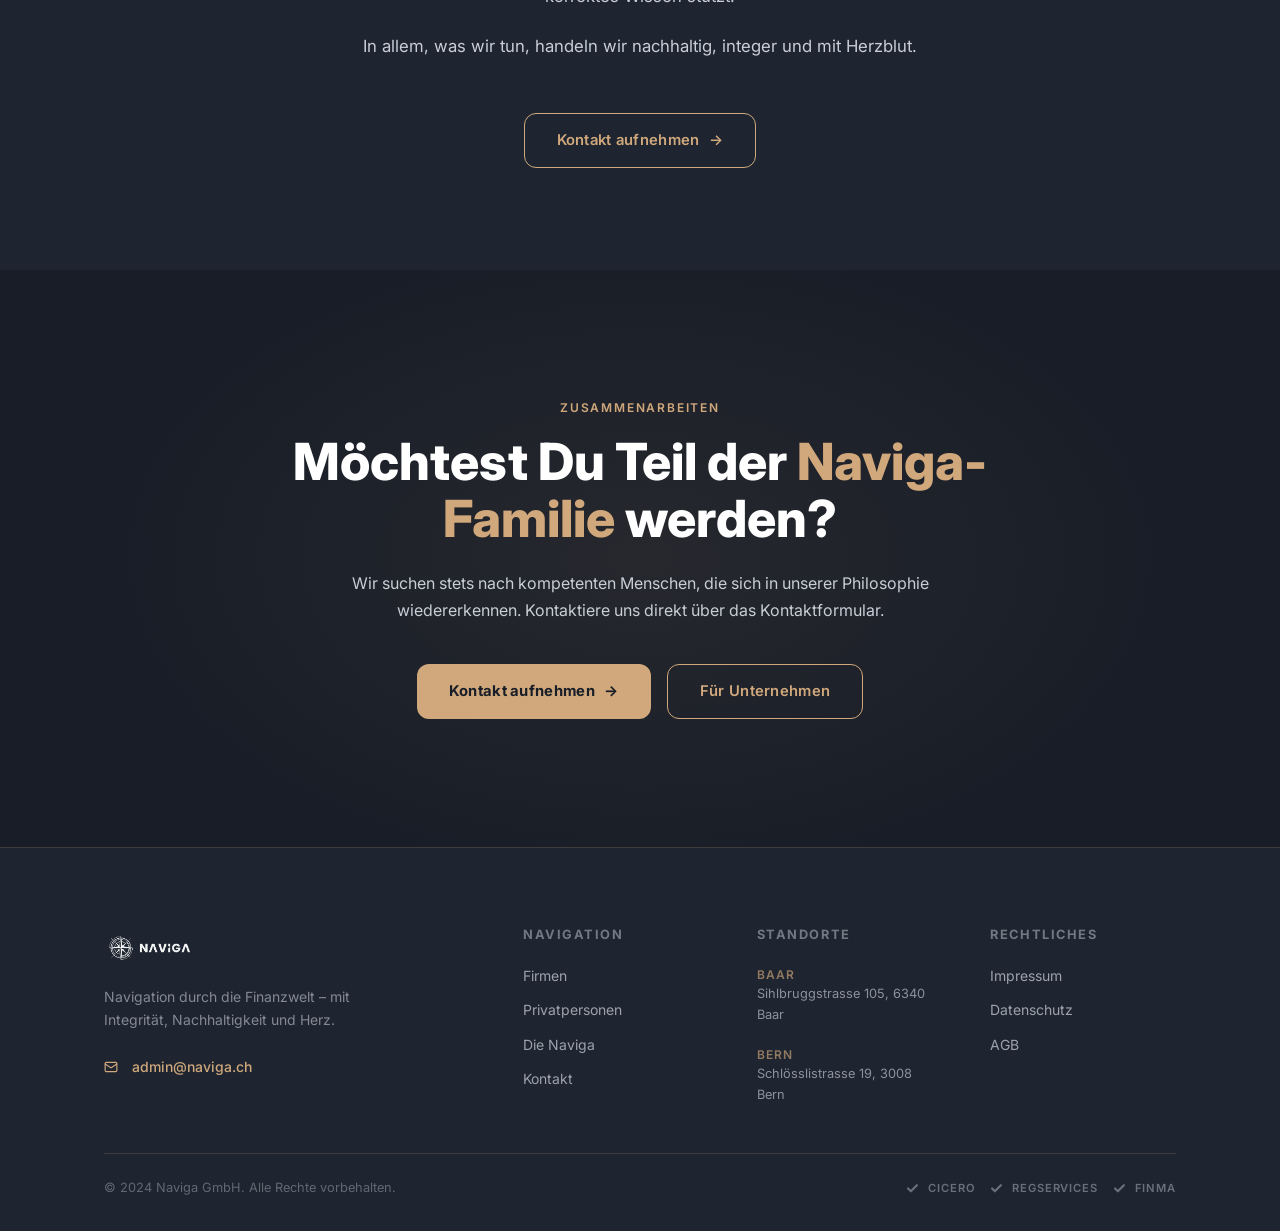
==== commit 7adf1a80: "fix: nordic bg important overrides + expanded to all pages" ====
--- a/die-naviga.html
+++ b/die-naviga.html
@@ -44,7 +44,7 @@
   <main>
 
     <!-- HERO -->
-    <section class="subpage-hero">
+    <section class="subpage-hero nordic-bg-mast">
       <div class="container">
         <div class="subpage-hero-inner">
           <span class="eyebrow fade-up">Über uns</span>
--- a/css/style.css
+++ b/css/style.css
@@ -1815,51 +1815,62 @@
 
 /* =============================================
    12. NORDIC BACKGROUND SYSTEM
+   (Direct multi-layer approach — avoids overflow:hidden / fixed bug)
    ============================================= */
-.nordic-bg-stars, .nordic-bg-boat, .nordic-bg-mast, .nordic-bg-ship {
-  position: relative;
-  overflow: hidden;
-}
-
-.nordic-bg-stars::before, .nordic-bg-boat::before, .nordic-bg-mast::before, .nordic-bg-ship::before {
-  content: '';
-  position: absolute;
-  top: 0; left: 0; right: 0; bottom: 0;
-  background-size: cover;
-  background-position: center;
-  background-repeat: no-repeat;
-  pointer-events: none;
-  z-index: 0;
-  /* UI/UX Pro Max: Extreme subtlety for Nordic branding */
-  filter: saturate(0) brightness(0.8) contrast(1.1);
-  opacity: 0.07;
-  transition: opacity 0.5s ease;
-}
-
-/* Specific Assets */
-.nordic-bg-stars::before { background-image: url('../media__1775568181380.png'); } /* Night Sky */
-.nordic-bg-boat::before  { background-image: url('../media__1775568191846.png'); } /* Boat Above */
-.nordic-bg-mast::before  { background-image: url('../media__1775568213693.png'); } /* Sail Mast */
-.nordic-bg-ship::before  { background-image: url('../media__1775568409792.png'); } /* catamaran */
-
-/* Theme Overrides for Watermark Visibility */
-[data-theme="light"] .nordic-bg-stars::before,
-[data-theme="light"] .nordic-bg-boat::before,
-[data-theme="light"] .nordic-bg-mast::before,
-[data-theme="light"] .nordic-bg-ship::before {
-  opacity: 0.12; /* Slightly more visible on light for better 'Nordic' feel */
-  filter: saturate(0) brightness(0.2) contrast(0.8);
-}
-
-/* Content isolation */
-.nordic-bg-stars > *, .nordic-bg-boat > *, .nordic-bg-mast > *, .nordic-bg-ship > * {
-  position: relative;
-  z-index: 1;
-}
-
-/* Parallax Effect (Desktop only for performance) */
-@media (min-width: 1024px) {
-  .nordic-bg-stars::before, .nordic-bg-boat::before, .nordic-bg-mast::before, .nordic-bg-ship::before {
-    background-attachment: fixed;
-  }
-}
+
+/* Dark Mode — dark navy gradient over Nordic image
+   !important ensures it wins over section-level background: var(--bg-deep) */
+.nordic-bg-stars {
+  background-image:
+    linear-gradient(to bottom, rgba(14,20,33,0.80) 0%, rgba(14,20,33,0.70) 100%),
+    url('../pexels-eberhard-grossgasteiger-2098427.jpg') !important;
+  background-size: cover !important;
+  background-position: center top !important;
+  background-repeat: no-repeat !important;
+}
+.nordic-bg-boat {
+  background-image:
+    linear-gradient(to bottom, rgba(14,20,33,0.80) 0%, rgba(14,20,33,0.70) 100%),
+    url('../pexels-andrew-neel-2326961.jpg') !important;
+  background-size: cover !important;
+  background-position: center !important;
+  background-repeat: no-repeat !important;
+}
+.nordic-bg-mast {
+  background-image:
+    linear-gradient(to bottom, rgba(14,20,33,0.80) 0%, rgba(14,20,33,0.70) 100%),
+    url('../pexels-matthew-devries-2526042.jpg') !important;
+  background-size: cover !important;
+  background-position: center !important;
+  background-repeat: no-repeat !important;
+}
+.nordic-bg-ship {
+  background-image:
+    linear-gradient(to bottom, rgba(14,20,33,0.80) 0%, rgba(14,20,33,0.70) 100%),
+    url('../pexels-kln-films-9825649.jpg') !important;
+  background-size: cover !important;
+  background-position: center !important;
+  background-repeat: no-repeat !important;
+}
+
+/* Light Mode — soft white frosted glass over image */
+[data-theme="light"] .nordic-bg-stars {
+  background-image:
+    linear-gradient(to bottom, rgba(245,247,250,0.86) 0%, rgba(245,247,250,0.86) 100%),
+    url('../pexels-eberhard-grossgasteiger-2098427.jpg') !important;
+}
+[data-theme="light"] .nordic-bg-boat {
+  background-image:
+    linear-gradient(to bottom, rgba(245,247,250,0.86) 0%, rgba(245,247,250,0.86) 100%),
+    url('../pexels-andrew-neel-2326961.jpg') !important;
+}
+[data-theme="light"] .nordic-bg-mast {
+  background-image:
+    linear-gradient(to bottom, rgba(245,247,250,0.86) 0%, rgba(245,247,250,0.86) 100%),
+    url('../pexels-matthew-devries-2526042.jpg') !important;
+}
+[data-theme="light"] .nordic-bg-ship {
+  background-image:
+    linear-gradient(to bottom, rgba(245,247,250,0.86) 0%, rgba(245,247,250,0.86) 100%),
+    url('../pexels-kln-films-9825649.jpg') !important;
+}
